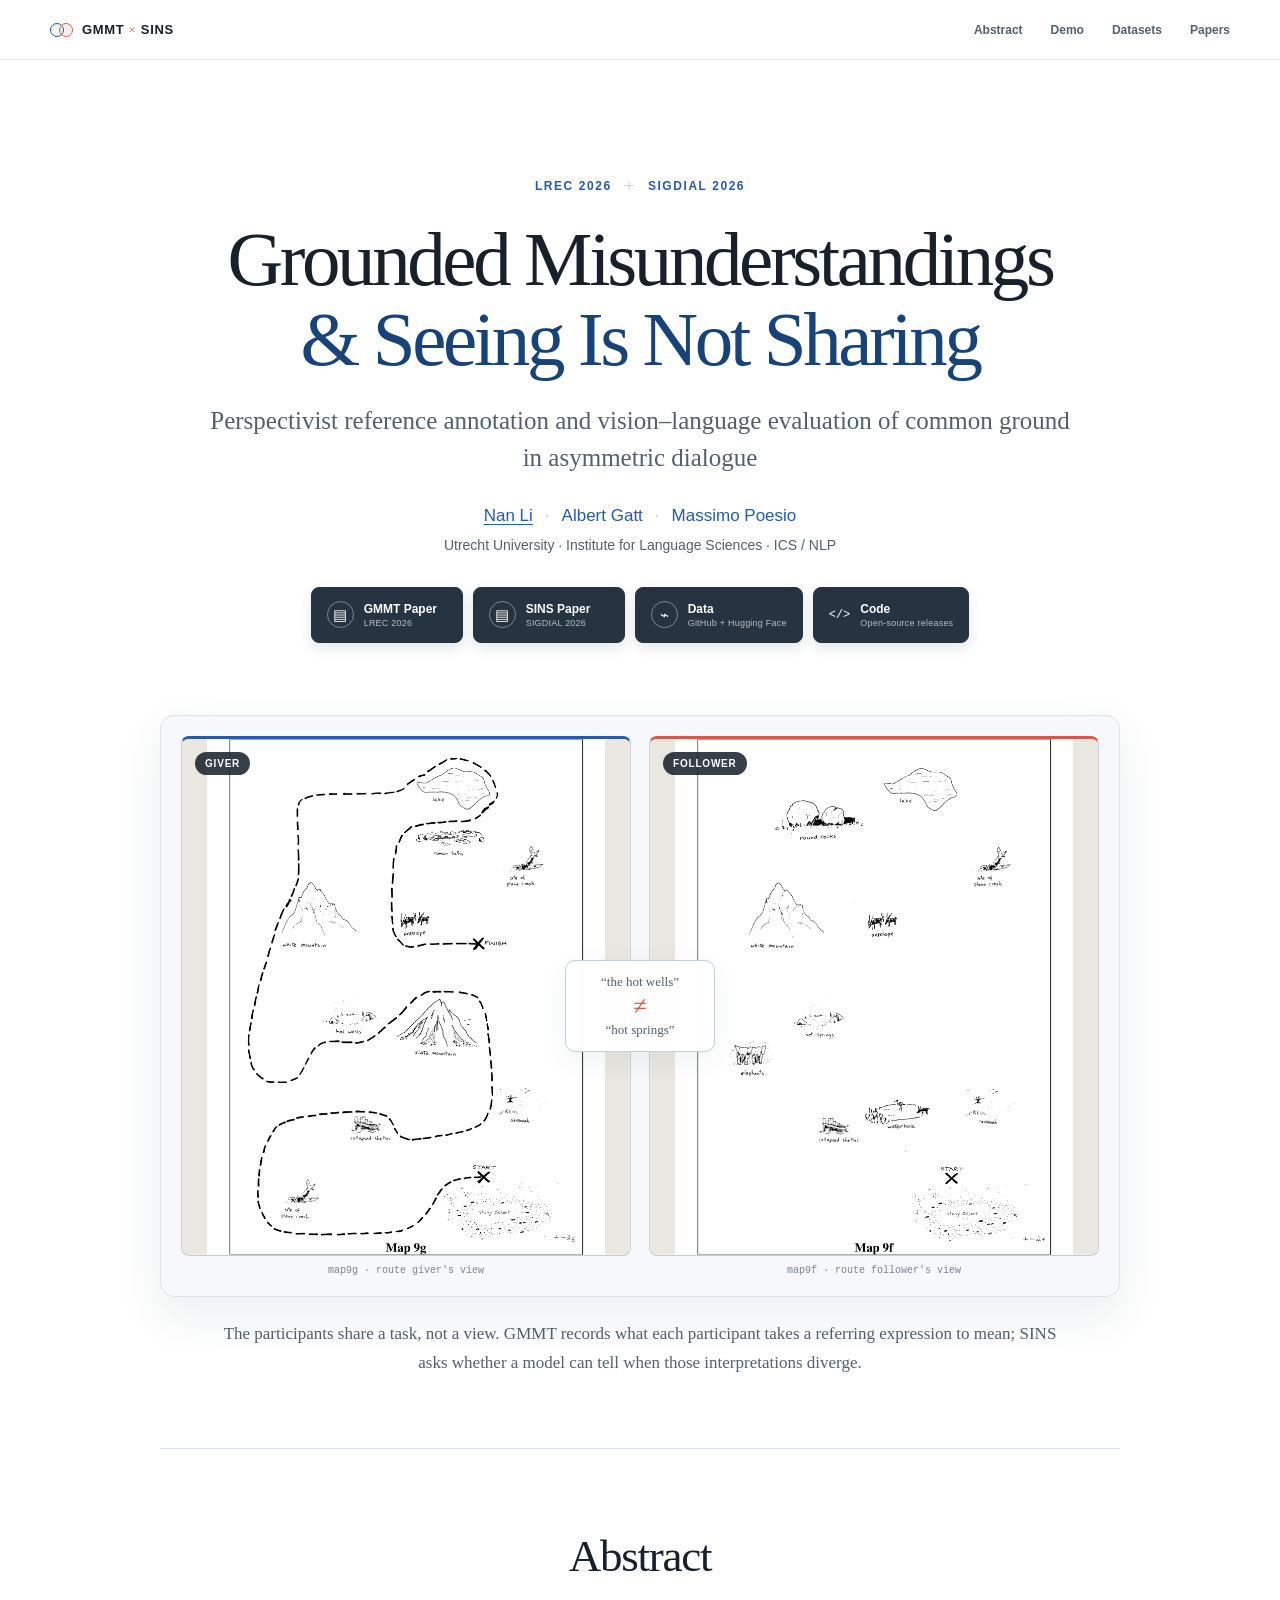
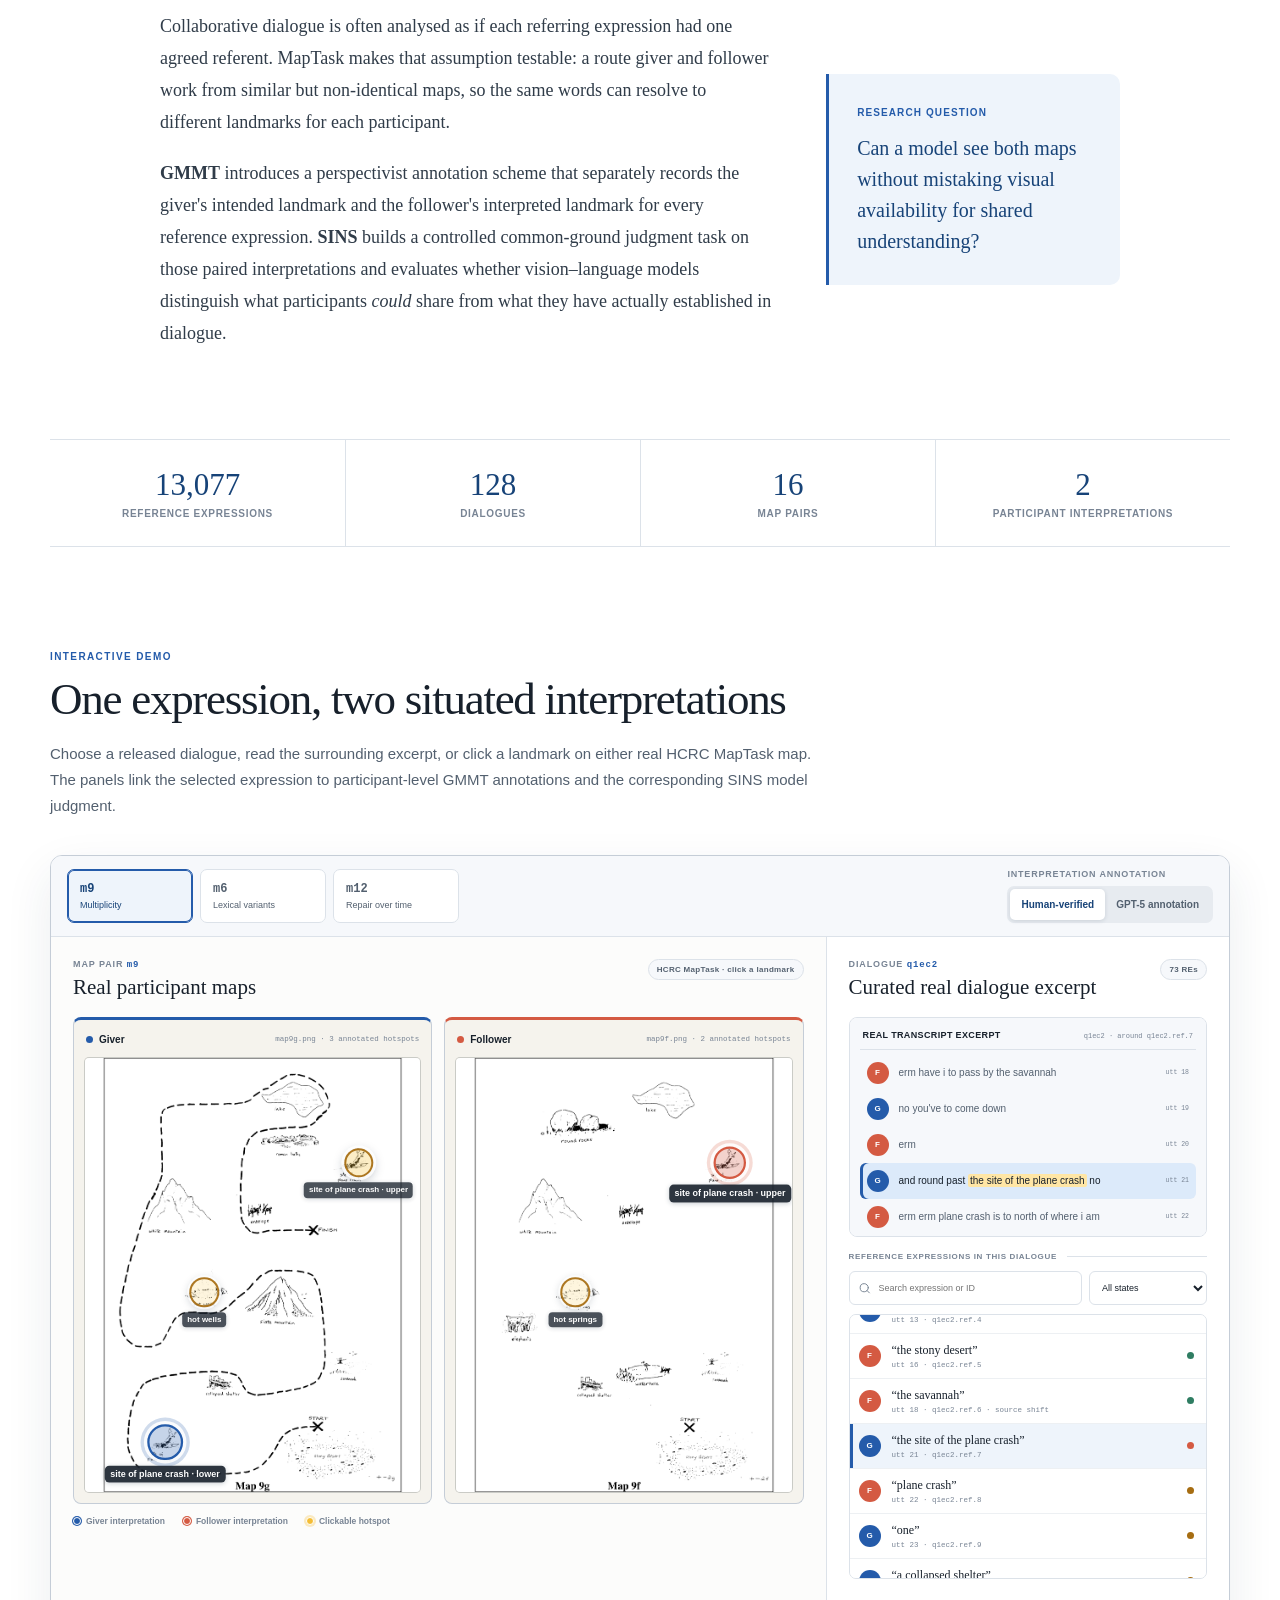
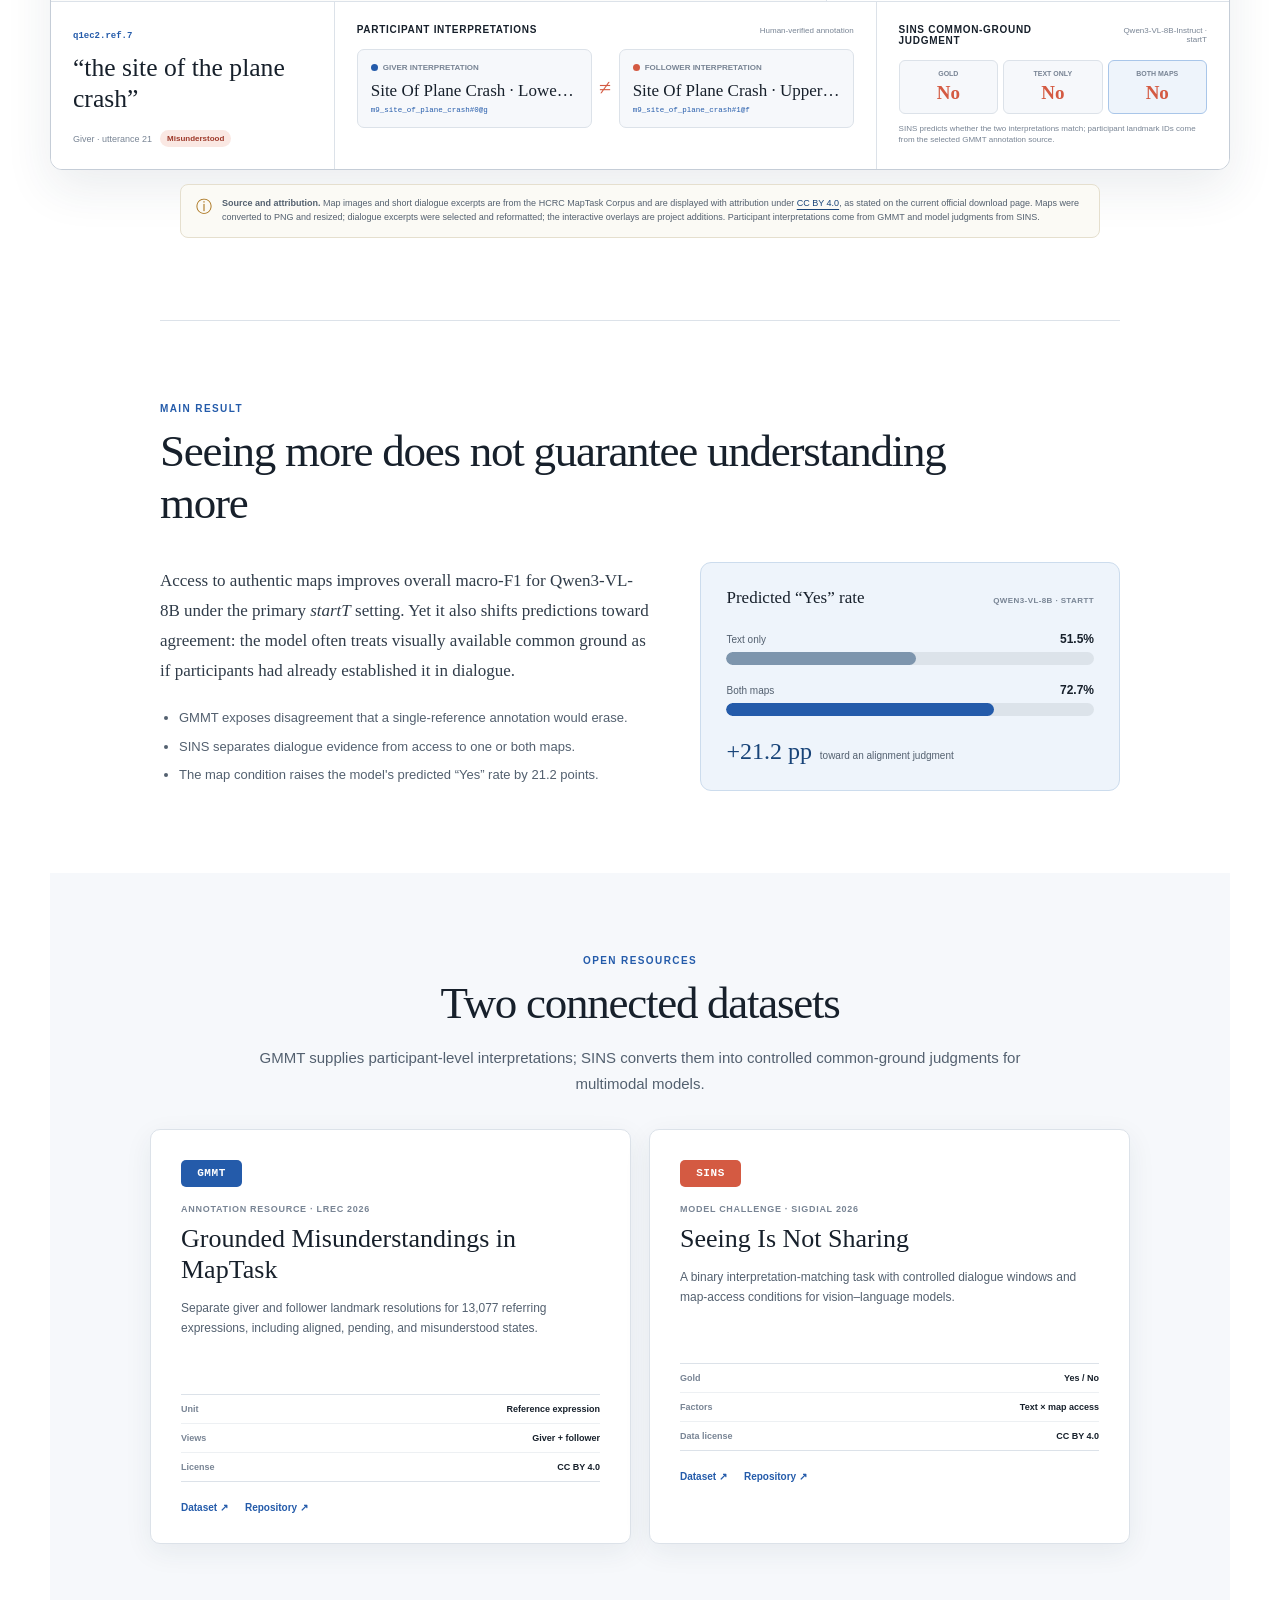
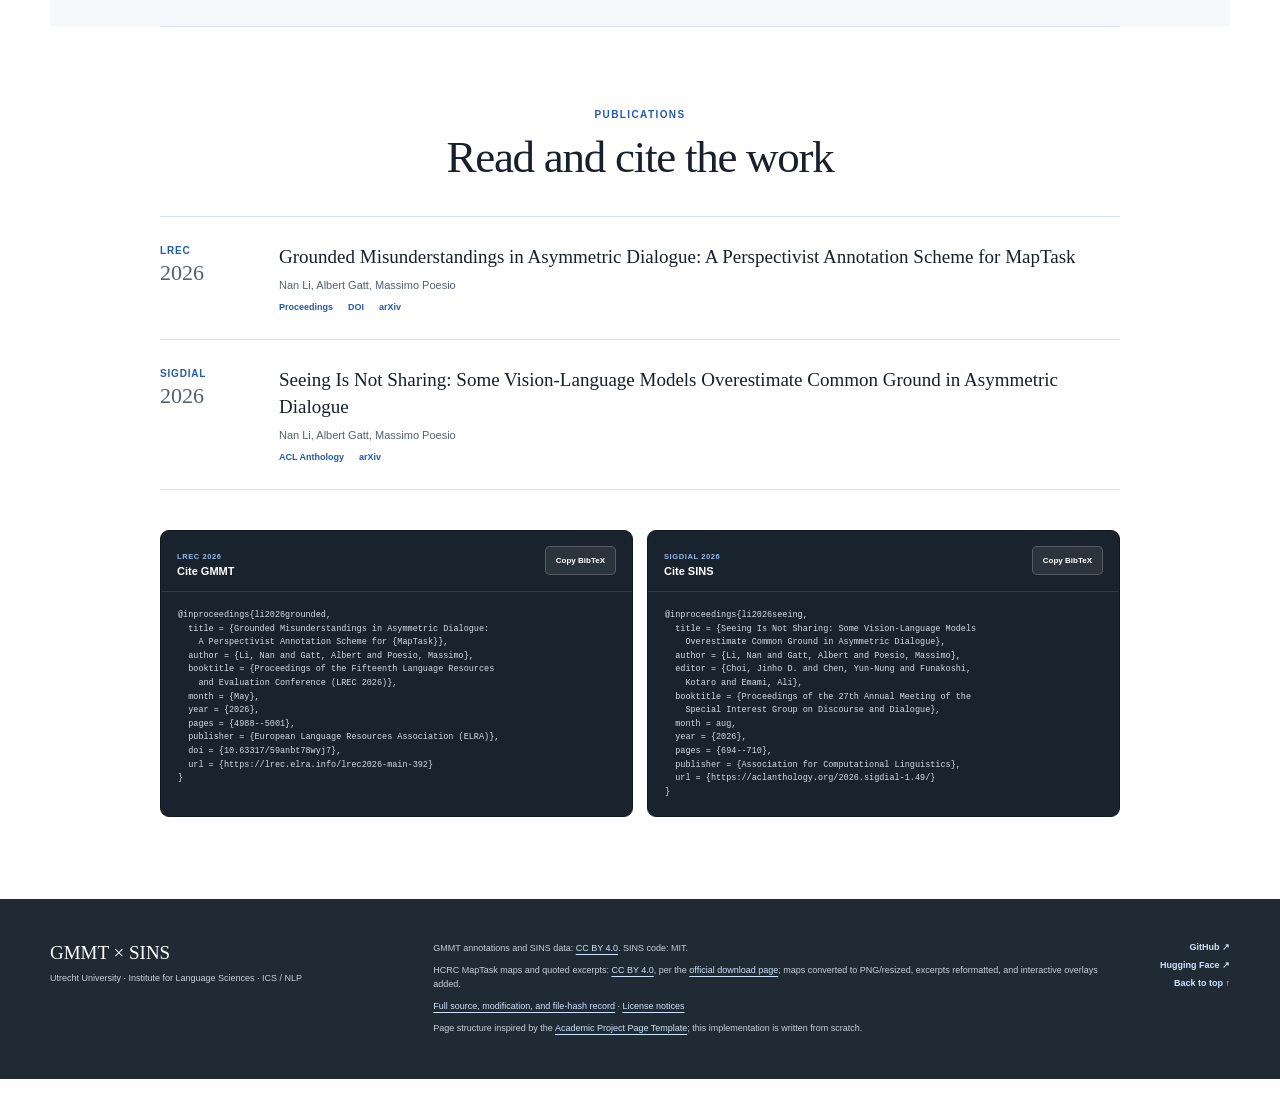
==== index.html @ d289b2ef "Build GMMT and SINS interactive project page" ====
<!doctype html>
<html lang="en">
  <head>
    <meta charset="UTF-8" />
    <meta name="viewport" content="width=device-width, initial-scale=1.0" />
    <meta
      name="description"
      content="GMMT and SINS: perspectivist landmark annotations and vision-language evaluation of common ground in asymmetric MapTask dialogue."
    />
    <meta name="theme-color" content="#ffffff" />
    <meta name="robots" content="index,follow" />
    <link rel="canonical" href="https://gmmt-vis.github.io/" />

    <meta property="og:type" content="website" />
    <meta property="og:site_name" content="GMMT × SINS" />
    <meta property="og:title" content="Grounded Misunderstandings &amp; Seeing Is Not Sharing" />
    <meta
      property="og:description"
      content="Two connected papers on perspectivist reference annotation and vision-language models' estimates of common ground."
    />
    <meta property="og:url" content="https://gmmt-vis.github.io/" />
    <meta property="og:image" content="https://gmmt-vis.github.io/static/images/maps/map9g.png" />
    <meta name="twitter:card" content="summary_large_image" />

    <meta name="citation_title" content="Grounded Misunderstandings in Asymmetric Dialogue: A Perspectivist Annotation Scheme for MapTask" />
    <meta name="citation_author" content="Nan Li" />
    <meta name="citation_author" content="Albert Gatt" />
    <meta name="citation_author" content="Massimo Poesio" />
    <meta name="citation_publication_date" content="2026/05" />
    <meta name="citation_conference_title" content="LREC 2026" />
    <meta name="citation_doi" content="10.63317/59anbt78wyj7" />
    <meta name="citation_abstract_html_url" content="https://lrec.elra.info/lrec2026-main-392" />

    <title>GMMT × SINS · Perspectivist Common Ground in MapTask</title>
    <link
      rel="icon"
      href="data:image/svg+xml,%3Csvg xmlns='http://www.w3.org/2000/svg' viewBox='0 0 32 32'%3E%3Ccircle cx='12' cy='16' r='8' fill='none' stroke='%232057bc' stroke-width='2'/%3E%3Ccircle cx='20' cy='16' r='8' fill='none' stroke='%23d24e35' stroke-width='2'/%3E%3C/svg%3E"
    />
    <link rel="stylesheet" href="./styles.css" />
    <script type="application/ld+json">
      {
        "@context": "https://schema.org",
        "@graph": [
          {
            "@type": "ScholarlyArticle",
            "headline": "Grounded Misunderstandings in Asymmetric Dialogue: A Perspectivist Annotation Scheme for MapTask",
            "author": [
              { "@type": "Person", "name": "Nan Li" },
              { "@type": "Person", "name": "Albert Gatt" },
              { "@type": "Person", "name": "Massimo Poesio" }
            ],
            "datePublished": "2026-05",
            "isPartOf": { "@type": "PublicationEvent", "name": "LREC 2026" },
            "url": "https://lrec.elra.info/lrec2026-main-392",
            "sameAs": "https://doi.org/10.63317/59anbt78wyj7"
          },
          {
            "@type": "ScholarlyArticle",
            "headline": "Seeing Is Not Sharing: Some Vision-Language Models Overestimate Common Ground in Asymmetric Dialogue",
            "author": [
              { "@type": "Person", "name": "Nan Li" },
              { "@type": "Person", "name": "Albert Gatt" },
              { "@type": "Person", "name": "Massimo Poesio" }
            ],
            "datePublished": "2026-08",
            "isPartOf": { "@type": "PublicationEvent", "name": "SIGDIAL 2026" },
            "url": "https://aclanthology.org/2026.sigdial-1.49/"
          },
          {
            "@type": "Dataset",
            "name": "Grounded Misunderstandings in MapTask (GMMT)",
            "creator": { "@type": "Organization", "name": "Utrecht University" },
            "license": "https://creativecommons.org/licenses/by/4.0/",
            "url": "https://huggingface.co/datasets/chnln/grounded-misunderstandings-in-maptask"
          }
        ]
      }
    </script>
    <script type="module" src="./app.js"></script>
  </head>
  <body>
    <a class="skip-link" href="#explorer">Skip to the interactive demo</a>

    <header class="site-header">
      <a class="site-mark" href="#top" aria-label="GMMT and SINS project home">
        <span class="site-mark-symbol" aria-hidden="true"><i></i><i></i></span>
        <span>GMMT <b>×</b> SINS</span>
      </a>
      <nav aria-label="Project navigation">
        <a href="#abstract">Abstract</a>
        <a href="#explorer">Demo</a>
        <a href="#datasets">Datasets</a>
        <a href="#publications">Papers</a>
      </nav>
    </header>

    <main id="top">
      <section class="paper-hero page-width" aria-labelledby="project-title">
        <p class="venue-line">
          <span>LREC 2026</span>
          <i aria-hidden="true">+</i>
          <span>SIGDIAL 2026</span>
        </p>
        <h1 id="project-title">Grounded Misunderstandings<br /><em>&amp; Seeing Is Not Sharing</em></h1>
        <p class="subtitle">Perspectivist reference annotation and vision–language evaluation of common ground in asymmetric dialogue</p>

        <p class="authors">
          <a href="https://github.com/chnln" target="_blank" rel="noreferrer">Nan Li</a>
          <span>·</span>
          <span>Albert Gatt</span>
          <span>·</span>
          <span>Massimo Poesio</span>
        </p>
        <p class="affiliation">Utrecht University · Institute for Language Sciences · ICS / NLP</p>

        <div class="resource-buttons" aria-label="Project resources">
          <a href="https://lrec.elra.info/lrec2026-main-392" target="_blank" rel="noreferrer">
            <span class="resource-icon" aria-hidden="true">▤</span>
            <span><b>GMMT Paper</b><small>LREC 2026</small></span>
          </a>
          <a href="https://aclanthology.org/2026.sigdial-1.49/" target="_blank" rel="noreferrer">
            <span class="resource-icon" aria-hidden="true">▤</span>
            <span><b>SINS Paper</b><small>SIGDIAL 2026</small></span>
          </a>
          <a href="#datasets">
            <span class="resource-icon" aria-hidden="true">⌁</span>
            <span><b>Data</b><small>GitHub + Hugging Face</small></span>
          </a>
          <a href="https://github.com/chnln" target="_blank" rel="noreferrer">
            <span class="resource-icon code-icon" aria-hidden="true">&lt;/&gt;</span>
            <span><b>Code</b><small>Open-source releases</small></span>
          </a>
        </div>
      </section>

      <section class="teaser page-width" aria-label="Two real MapTask participant maps">
        <div class="teaser-maps">
          <figure>
            <div class="teaser-image-wrap giver-accent">
              <img src="./static/images/maps/map9g.png" alt="Map 9 as seen by the route giver" />
              <span>Giver</span>
            </div>
            <figcaption>map9g · route giver's view</figcaption>
          </figure>
          <div class="teaser-question" aria-hidden="true">
            <span>“the hot wells”</span>
            <b>≠</b>
            <span>“hot springs”</span>
          </div>
          <figure>
            <div class="teaser-image-wrap follower-accent">
              <img src="./static/images/maps/map9f.png" alt="Map 9 as seen by the route follower" />
              <span>Follower</span>
            </div>
            <figcaption>map9f · route follower's view</figcaption>
          </figure>
        </div>
        <p class="teaser-caption">
          The participants share a task, not a view. GMMT records what each participant takes a referring expression to mean; SINS asks whether a model can tell when those interpretations diverge.
        </p>
      </section>

      <section id="abstract" class="paper-section narrow-width" aria-labelledby="abstract-title">
        <h2 id="abstract-title">Abstract</h2>
        <div class="abstract-grid">
          <div>
            <p>
              Collaborative dialogue is often analysed as if each referring expression had one agreed referent. MapTask makes that assumption testable: a route giver and follower work from similar but non-identical maps, so the same words can resolve to different landmarks for each participant.
            </p>
            <p>
              <strong>GMMT</strong> introduces a perspectivist annotation scheme that separately records the giver's intended landmark and the follower's interpreted landmark for every reference expression. <strong>SINS</strong> builds a controlled common-ground judgment task on those paired interpretations and evaluates whether vision–language models distinguish what participants <em>could</em> share from what they have actually established in dialogue.
            </p>
          </div>
          <aside class="research-question">
            <span>Research question</span>
            <blockquote>Can a model see both maps without mistaking visual availability for shared understanding?</blockquote>
          </aside>
        </div>
      </section>

      <section class="stat-strip page-width" aria-label="GMMT corpus statistics">
        <div><strong>13,077</strong><span>reference expressions</span></div>
        <div><strong>128</strong><span>dialogues</span></div>
        <div><strong>16</strong><span>map pairs</span></div>
        <div><strong>2</strong><span>participant interpretations</span></div>
      </section>

      <section id="explorer" class="paper-section demo-section page-width" aria-labelledby="explorer-title">
        <div class="section-heading">
          <span class="section-number">Interactive demo</span>
          <h2 id="explorer-title">One expression, two situated interpretations</h2>
          <p>
            Choose a released dialogue, read the surrounding excerpt, or click a landmark on either real HCRC MapTask map. The panels link the selected expression to participant-level GMMT annotations and the corresponding SINS model judgment.
          </p>
        </div>

        <div class="explorer-frame">
          <div class="explorer-toolbar">
            <div class="map-switcher" role="group" aria-label="Choose map pair" id="map-switcher"></div>
            <div class="annotation-control">
              <span>Interpretation annotation</span>
              <div class="segmented" role="group" aria-label="Choose annotation source">
                <button type="button" data-source="human" class="is-active" aria-pressed="true">Human-verified</button>
                <button type="button" data-source="gpt5" aria-pressed="false">GPT-5 annotation</button>
              </div>
            </div>
          </div>

          <div class="explorer-grid">
            <section class="maps-panel" aria-labelledby="map-panel-title">
              <div class="panel-heading">
                <div>
                  <span class="panel-kicker">Map pair <b id="current-map-id">m9</b></span>
                  <h3 id="map-panel-title">Real participant maps</h3>
                </div>
                <span class="map-source-badge">HCRC MapTask · click a landmark</span>
              </div>

              <div class="map-pair" id="map-pair"></div>

              <div class="map-legend" aria-label="Map overlay legend">
                <span><i class="legend-shared"></i> Giver interpretation</span>
                <span><i class="legend-unique"></i> Follower interpretation</span>
                <span><i class="legend-active"></i> Clickable hotspot</span>
              </div>
            </section>

            <aside class="trace-panel" aria-labelledby="trace-title">
              <div class="panel-heading trace-heading">
                <div>
                  <span class="panel-kicker">Dialogue <b id="current-dialogue-id">q1ec2</b></span>
                  <h3 id="trace-title">Curated real dialogue excerpt</h3>
                </div>
                <span class="trace-count" id="trace-count">0 REs</span>
              </div>

              <div class="dialogue-excerpt" id="dialogue-excerpt" aria-live="polite">
                <p class="excerpt-placeholder">Select a reference expression to reveal its local dialogue context.</p>
              </div>

              <div class="trace-divider">
                <span>Reference expressions in this dialogue</span>
              </div>

              <div class="trace-tools">
                <label class="search-field">
                  <span class="sr-only">Search reference expressions</span>
                  <svg viewBox="0 0 24 24" aria-hidden="true"><path d="m21 21-4.4-4.4m2.4-5.1a7.5 7.5 0 1 1-15 0 7.5 7.5 0 0 1 15 0Z" /></svg>
                  <input id="trace-search" type="search" placeholder="Search expression or ID" />
                </label>
                <label class="status-field">
                  <span class="sr-only">Filter by annotation status</span>
                  <select id="status-filter">
                    <option value="all">All states</option>
                    <option value="misunderstood">Misunderstood</option>
                    <option value="pending">Pending</option>
                    <option value="aligned">Aligned</option>
                  </select>
                </label>
              </div>

              <div class="trace-list" id="trace-list" aria-live="polite"></div>
            </aside>
          </div>

          <section class="detail-panel" aria-labelledby="detail-title" aria-live="polite">
            <div class="detail-context">
              <span class="detail-id" id="detail-id">q1ec2.ref.23</span>
              <blockquote id="detail-expression">“the hot wells”</blockquote>
              <div class="detail-meta">
                <span id="detail-speaker">Giver · utterance 49</span>
                <span class="status-pill misunderstood" id="detail-status">Misunderstood</span>
              </div>
            </div>

            <div class="interpretation-group">
              <div class="detail-label-row">
                <h3 id="detail-title">Participant interpretations</h3>
                <span id="annotation-source-label">Human-verified gold</span>
              </div>
              <div class="interpretation-cards">
                <article>
                  <span><i class="giver-dot"></i> Giver interpretation</span>
                  <strong id="giver-interpretation">Hot wells</strong>
                  <code id="giver-id">m9_hot_wells@g</code>
                </article>
                <span class="comparison-symbol" id="comparison-symbol" aria-label="Different interpretations">≠</span>
                <article>
                  <span><i class="follower-dot"></i> Follower interpretation</span>
                  <strong id="follower-interpretation">Hot springs</strong>
                  <code id="follower-id">m9_hot_springs@f</code>
                </article>
              </div>
            </div>

            <div class="judgment-group">
              <div class="detail-label-row">
                <h3>SINS common-ground judgment</h3>
                <span>Qwen3-VL-8B-Instruct · startT</span>
              </div>
              <div class="judgment-cards">
                <article><span>Gold</span><strong id="gold-judgment">No</strong></article>
                <article><span>Text only</span><strong id="text-judgment">No</strong></article>
                <article class="emphasis"><span>Both maps</span><strong id="maps-judgment">Yes</strong></article>
              </div>
              <p>SINS predicts whether the two interpretations match; participant landmark IDs come from the selected GMMT annotation source.</p>
            </div>
          </section>
        </div>

        <div class="rights-note">
          <span aria-hidden="true">ⓘ</span>
          <p>
            <strong>Source and attribution.</strong> Map images and short dialogue excerpts are from the HCRC MapTask Corpus and are displayed with attribution under <a href="https://creativecommons.org/licenses/by/4.0/" target="_blank" rel="noreferrer">CC BY 4.0</a>, as stated on the current official download page. Maps were converted to PNG and resized; dialogue excerpts were selected and reformatted; the interactive overlays are project additions. Participant interpretations come from GMMT and model judgments from SINS.
          </p>
        </div>
      </section>

      <section id="results" class="paper-section narrow-width" aria-labelledby="results-title">
        <div class="section-heading compact">
          <span class="section-number">Main result</span>
          <h2 id="results-title">Seeing more does not guarantee understanding more</h2>
        </div>
        <div class="result-grid">
          <div class="result-copy">
            <p>
              Access to authentic maps improves overall macro-F1 for Qwen3-VL-8B under the primary <em>startT</em> setting. Yet it also shifts predictions toward agreement: the model often treats visually available common ground as if participants had already established it in dialogue.
            </p>
            <ul>
              <li>GMMT exposes disagreement that a single-reference annotation would erase.</li>
              <li>SINS separates dialogue evidence from access to one or both maps.</li>
              <li>The map condition raises the model's predicted “Yes” rate by 21.2 points.</li>
            </ul>
          </div>
          <div class="finding-chart" role="img" aria-label="Qwen3-VL-8B predicted Yes rate rises from 51.5 percent with text only to 72.7 percent with both maps">
            <div class="chart-title"><span>Predicted “Yes” rate</span><b>Qwen3-VL-8B · startT</b></div>
            <div class="bar-row">
              <div class="bar-label"><span>Text only</span><b>51.5%</b></div>
              <div class="bar-track"><span style="--value: 51.5%"></span></div>
            </div>
            <div class="bar-row highlighted">
              <div class="bar-label"><span>Both maps</span><b>72.7%</b></div>
              <div class="bar-track"><span style="--value: 72.7%"></span></div>
            </div>
            <p><strong>+21.2 pp</strong> toward an alignment judgment</p>
          </div>
        </div>
      </section>

      <section id="datasets" class="paper-section page-width" aria-labelledby="datasets-title">
        <div class="section-heading compact centered">
          <span class="section-number">Open resources</span>
          <h2 id="datasets-title">Two connected datasets</h2>
          <p>GMMT supplies participant-level interpretations; SINS converts them into controlled common-ground judgments for multimodal models.</p>
        </div>

        <div class="dataset-grid">
          <article class="dataset-card">
            <div class="dataset-badge gmmt">GMMT</div>
            <span class="dataset-kind">Annotation resource · LREC 2026</span>
            <h3>Grounded Misunderstandings in MapTask</h3>
            <p>Separate giver and follower landmark resolutions for 13,077 referring expressions, including aligned, pending, and misunderstood states.</p>
            <dl>
              <div><dt>Unit</dt><dd>Reference expression</dd></div>
              <div><dt>Views</dt><dd>Giver + follower</dd></div>
              <div><dt>License</dt><dd>CC BY 4.0</dd></div>
            </dl>
            <div class="card-links">
              <a href="https://huggingface.co/datasets/chnln/grounded-misunderstandings-in-maptask" target="_blank" rel="noreferrer">Dataset ↗</a>
              <a href="https://github.com/chnln/grounded-misunderstandings-in-maptask" target="_blank" rel="noreferrer">Repository ↗</a>
            </div>
          </article>

          <article class="dataset-card">
            <div class="dataset-badge sins">SINS</div>
            <span class="dataset-kind">Model challenge · SIGDIAL 2026</span>
            <h3>Seeing Is Not Sharing</h3>
            <p>A binary interpretation-matching task with controlled dialogue windows and map-access conditions for vision–language models.</p>
            <dl>
              <div><dt>Gold</dt><dd>Yes / No</dd></div>
              <div><dt>Factors</dt><dd>Text × map access</dd></div>
              <div><dt>Data license</dt><dd>CC BY 4.0</dd></div>
            </dl>
            <div class="card-links">
              <a href="https://huggingface.co/datasets/chnln/seeing-is-not-sharing" target="_blank" rel="noreferrer">Dataset ↗</a>
              <a href="https://github.com/chnln/seeing-is-not-sharing" target="_blank" rel="noreferrer">Repository ↗</a>
            </div>
          </article>
        </div>
      </section>

      <section id="publications" class="paper-section narrow-width" aria-labelledby="publications-title">
        <div class="section-heading compact centered">
          <span class="section-number">Publications</span>
          <h2 id="publications-title">Read and cite the work</h2>
        </div>

        <div class="publication-list">
          <article>
            <span class="pub-venue">LREC<br /><b>2026</b></span>
            <div>
              <h3>Grounded Misunderstandings in Asymmetric Dialogue: A Perspectivist Annotation Scheme for MapTask</h3>
              <p>Nan Li, Albert Gatt, Massimo Poesio</p>
              <div class="pub-links">
                <a href="https://lrec.elra.info/lrec2026-main-392" target="_blank" rel="noreferrer">Proceedings</a>
                <a href="https://doi.org/10.63317/59anbt78wyj7" target="_blank" rel="noreferrer">DOI</a>
                <a href="https://arxiv.org/abs/2511.03718" target="_blank" rel="noreferrer">arXiv</a>
              </div>
            </div>
          </article>
          <article>
            <span class="pub-venue">SIGDIAL<br /><b>2026</b></span>
            <div>
              <h3>Seeing Is Not Sharing: Some Vision-Language Models Overestimate Common Ground in Asymmetric Dialogue</h3>
              <p>Nan Li, Albert Gatt, Massimo Poesio</p>
              <div class="pub-links">
                <a href="https://aclanthology.org/2026.sigdial-1.49/" target="_blank" rel="noreferrer">ACL Anthology</a>
                <a href="https://arxiv.org/abs/2606.31719" target="_blank" rel="noreferrer">arXiv</a>
              </div>
            </div>
          </article>
        </div>

        <div class="bibtex-grid" aria-label="BibTeX citations">
          <article class="bibtex-card">
            <div class="bibtex-heading">
              <div><span>LREC 2026</span><h3>Cite GMMT</h3></div>
              <button type="button" data-copy-target="bibtex-gmmt" aria-label="Copy GMMT BibTeX">Copy BibTeX</button>
            </div>
            <pre id="bibtex-gmmt"><code>@inproceedings{li2026grounded,
  title = {Grounded Misunderstandings in Asymmetric Dialogue:
    A Perspectivist Annotation Scheme for {MapTask}},
  author = {Li, Nan and Gatt, Albert and Poesio, Massimo},
  booktitle = {Proceedings of the Fifteenth Language Resources
    and Evaluation Conference (LREC 2026)},
  month = {May},
  year = {2026},
  pages = {4988--5001},
  publisher = {European Language Resources Association (ELRA)},
  doi = {10.63317/59anbt78wyj7},
  url = {https://lrec.elra.info/lrec2026-main-392}
}</code></pre>
          </article>

          <article class="bibtex-card">
            <div class="bibtex-heading">
              <div><span>SIGDIAL 2026</span><h3>Cite SINS</h3></div>
              <button type="button" data-copy-target="bibtex-sins" aria-label="Copy SINS BibTeX">Copy BibTeX</button>
            </div>
            <pre id="bibtex-sins"><code>@inproceedings{li2026seeing,
  title = {Seeing Is Not Sharing: Some Vision-Language Models
    Overestimate Common Ground in Asymmetric Dialogue},
  author = {Li, Nan and Gatt, Albert and Poesio, Massimo},
  editor = {Choi, Jinho D. and Chen, Yun-Nung and Funakoshi,
    Kotaro and Emami, Ali},
  booktitle = {Proceedings of the 27th Annual Meeting of the
    Special Interest Group on Discourse and Dialogue},
  month = aug,
  year = {2026},
  pages = {694--710},
  publisher = {Association for Computational Linguistics},
  url = {https://aclanthology.org/2026.sigdial-1.49/}
}</code></pre>
          </article>
        </div>
      </section>
    </main>

    <footer>
      <div class="footer-inner page-width">
        <div>
          <strong>GMMT × SINS</strong>
          <p>Utrecht University · Institute for Language Sciences · ICS / NLP</p>
        </div>
        <div class="footer-notes">
          <p>GMMT annotations and SINS data: <a href="https://creativecommons.org/licenses/by/4.0/" target="_blank" rel="noreferrer">CC BY 4.0</a>. SINS code: MIT.</p>
          <p>HCRC MapTask maps and quoted excerpts: <a href="https://creativecommons.org/licenses/by/4.0/" target="_blank" rel="noreferrer">CC BY 4.0</a>, per the <a href="https://groups.inf.ed.ac.uk/maptask/maptasknxt.html" target="_blank" rel="noreferrer">official download page</a>; maps converted to PNG/resized, excerpts reformatted, and interactive overlays added.</p>
          <p><a href="./CREDITS.md">Full source, modification, and file-hash record</a> · <a href="./NOTICE.md">License notices</a></p>
          <p>Page structure inspired by the <a href="https://github.com/eliahuhorwitz/Academic-project-page-template" target="_blank" rel="noreferrer">Academic Project Page Template</a>; this implementation is written from scratch.</p>
        </div>
        <div class="footer-links">
          <a href="https://github.com/chnln" target="_blank" rel="noreferrer">GitHub ↗</a>
          <a href="https://huggingface.co/chnln" target="_blank" rel="noreferrer">Hugging Face ↗</a>
          <a href="#top">Back to top ↑</a>
        </div>
      </div>
    </footer>

    <noscript>This interactive explorer requires JavaScript; the papers and resource links remain available above.</noscript>
  </body>
</html>
---- styles.css ----
:root {
  --ink: #17202b;
  --ink-soft: #53606f;
  --muted: #788494;
  --paper: #ffffff;
  --wash: #f6f8fb;
  --wash-blue: #eef4fb;
  --line: #dce2e9;
  --line-dark: #c5cdd7;
  --blue: #245baa;
  --blue-deep: #174378;
  --blue-pale: #dceafa;
  --coral: #d45a42;
  --coral-pale: #fae8e3;
  --gold: #f4bd35;
  --green: #2f7d62;
  --green-pale: #e3f2eb;
  --amber: #a66d12;
  --amber-pale: #fbefd5;
  --display: Georgia, "Times New Roman", serif;
  --sans: Inter, ui-sans-serif, -apple-system, BlinkMacSystemFont, "Segoe UI", sans-serif;
  --mono: "SFMono-Regular", Consolas, "Liberation Mono", monospace;
  --shadow-soft: 0 18px 48px rgba(32, 51, 73, 0.09);
  --shadow-card: 0 8px 28px rgba(32, 51, 73, 0.07);
}

*,
*::before,
*::after {
  box-sizing: border-box;
}

html {
  scroll-behavior: smooth;
  scroll-padding-top: 76px;
}

body {
  margin: 0;
  color: var(--ink);
  background: var(--paper);
  font-family: var(--sans);
  -webkit-font-smoothing: antialiased;
  text-rendering: optimizeLegibility;
}

button,
input,
select {
  font: inherit;
}

button,
a {
  -webkit-tap-highlight-color: transparent;
}

a {
  color: var(--blue);
  text-underline-offset: 3px;
}

img {
  display: block;
  max-width: 100%;
}

button:focus-visible,
a:focus-visible,
input:focus-visible,
select:focus-visible,
[tabindex="0"]:focus-visible {
  outline: 3px solid rgba(36, 91, 170, 0.28);
  outline-offset: 3px;
}

.page-width {
  width: min(1180px, calc(100% - 48px));
  margin-inline: auto;
}

.narrow-width {
  width: min(960px, calc(100% - 48px));
  margin-inline: auto;
}

.skip-link {
  position: fixed;
  z-index: 200;
  top: 12px;
  left: 12px;
  padding: 10px 14px;
  color: #fff;
  background: var(--blue-deep);
  border-radius: 7px;
  transform: translateY(-180%);
}

.skip-link:focus {
  transform: translateY(0);
}

.sr-only,
.skip-link:not(:focus) {
  position: absolute;
  width: 1px;
  height: 1px;
  padding: 0;
  margin: -1px;
  overflow: hidden;
  clip: rect(0, 0, 0, 0);
  white-space: nowrap;
  border: 0;
}

.site-header {
  position: sticky;
  z-index: 100;
  top: 0;
  display: flex;
  align-items: center;
  justify-content: space-between;
  min-height: 60px;
  padding: 0 max(24px, calc((100vw - 1180px) / 2));
  border-bottom: 1px solid rgba(220, 226, 233, 0.86);
  background: rgba(255, 255, 255, 0.94);
  backdrop-filter: blur(16px);
}

.site-mark {
  display: inline-flex;
  align-items: center;
  gap: 9px;
  color: var(--ink);
  font-size: 13px;
  font-weight: 760;
  letter-spacing: 0.05em;
  text-decoration: none;
}

.site-mark b {
  color: var(--coral);
  font-family: var(--display);
  font-weight: 400;
}

.site-mark-symbol {
  position: relative;
  width: 23px;
  height: 18px;
}

.site-mark-symbol i {
  position: absolute;
  top: 2px;
  width: 14px;
  height: 14px;
  border: 1.5px solid var(--blue);
  border-radius: 50%;
}

.site-mark-symbol i:first-child {
  left: 0;
  background: rgba(36, 91, 170, 0.06);
}

.site-mark-symbol i:last-child {
  right: 0;
  border-color: var(--coral);
  background: rgba(212, 90, 66, 0.06);
}

.site-header nav {
  display: flex;
  align-items: center;
  gap: 28px;
}

.site-header nav a {
  color: var(--ink-soft);
  font-size: 12px;
  font-weight: 650;
  text-decoration: none;
  transition: color 160ms ease;
}

.site-header nav a:hover {
  color: var(--blue);
}

.paper-hero {
  padding-top: clamp(76px, 9vw, 124px);
  padding-bottom: 52px;
  text-align: center;
}

.venue-line {
  display: flex;
  align-items: center;
  justify-content: center;
  gap: 12px;
  margin: 0 0 22px;
  color: var(--blue);
  font-size: 12px;
  font-weight: 800;
  letter-spacing: 0.13em;
  text-transform: uppercase;
}

.venue-line i {
  color: var(--line-dark);
  font-family: var(--display);
  font-size: 19px;
  font-style: normal;
  font-weight: 400;
}

.paper-hero h1 {
  max-width: 1040px;
  margin: 0 auto;
  font-family: var(--display);
  font-size: clamp(43px, 6.2vw, 77px);
  font-weight: 500;
  letter-spacing: -0.044em;
  line-height: 1.04;
}

.paper-hero h1 em {
  color: var(--blue-deep);
  font-style: normal;
}

.subtitle {
  max-width: 870px;
  margin: 24px auto 0;
  color: var(--ink-soft);
  font-family: var(--display);
  font-size: clamp(18px, 2vw, 25px);
  line-height: 1.45;
}

.authors {
  display: flex;
  flex-wrap: wrap;
  align-items: center;
  justify-content: center;
  gap: 8px 12px;
  margin: 30px 0 0;
  font-size: 17px;
}

.authors a,
.authors span:not(:nth-child(even)) {
  color: var(--blue);
}

.authors a {
  text-decoration-thickness: 1px;
}

.authors > span:nth-child(even) {
  color: var(--line-dark);
}

.affiliation {
  margin: 11px 0 0;
  color: var(--ink-soft);
  font-size: 14px;
}

.resource-buttons {
  display: flex;
  flex-wrap: wrap;
  justify-content: center;
  gap: 10px;
  margin-top: 34px;
}

.resource-buttons > a {
  display: inline-flex;
  align-items: center;
  gap: 10px;
  min-width: 152px;
  min-height: 56px;
  padding: 8px 15px;
  color: #fff;
  background: #263442;
  border: 1px solid #263442;
  border-radius: 8px;
  text-align: left;
  text-decoration: none;
  box-shadow: 0 5px 13px rgba(26, 40, 55, 0.12);
  transition: transform 160ms ease, background 160ms ease, box-shadow 160ms ease;
}

.resource-buttons > a:hover {
  background: var(--blue-deep);
  box-shadow: 0 8px 18px rgba(26, 40, 55, 0.18);
  transform: translateY(-2px);
}

.resource-icon {
  display: grid;
  flex: 0 0 auto;
  place-items: center;
  width: 27px;
  height: 27px;
  color: #fff;
  border: 1px solid rgba(255, 255, 255, 0.4);
  border-radius: 50%;
  font-family: var(--display);
  font-size: 15px;
}

.resource-icon.code-icon {
  width: auto;
  border: 0;
  border-radius: 0;
  font-family: var(--mono);
  font-size: 12px;
}

.resource-buttons b,
.resource-buttons small {
  display: block;
}

.resource-buttons b {
  font-size: 12px;
  font-weight: 760;
}

.resource-buttons small {
  margin-top: 2px;
  color: rgba(255, 255, 255, 0.68);
  font-size: 9px;
  letter-spacing: 0.025em;
}

.teaser {
  padding: 20px 0 70px;
}

.teaser-maps {
  position: relative;
  display: grid;
  grid-template-columns: 1fr 1fr;
  gap: 18px;
  max-width: 960px;
  margin: 0 auto;
  padding: 20px;
  background: var(--wash);
  border: 1px solid var(--line);
  border-radius: 14px;
  box-shadow: var(--shadow-soft);
}

.teaser-maps figure {
  min-width: 0;
  margin: 0;
}

.teaser-image-wrap {
  position: relative;
  height: clamp(310px, 44vw, 520px);
  overflow: hidden;
  background: #e9e7df;
  border: 1px solid var(--line-dark);
  border-radius: 8px;
}

.teaser-image-wrap::after {
  position: absolute;
  inset: 0;
  pointer-events: none;
  content: "";
  box-shadow: inset 0 0 0 1px rgba(255, 255, 255, 0.35);
}

.teaser-image-wrap img {
  width: 100%;
  height: 100%;
  object-fit: contain;
}

.teaser-image-wrap > span {
  position: absolute;
  z-index: 2;
  top: 13px;
  left: 13px;
  padding: 6px 10px;
  color: #fff;
  background: rgba(23, 32, 43, 0.86);
  border-radius: 999px;
  font-size: 10px;
  font-weight: 800;
  letter-spacing: 0.08em;
  text-transform: uppercase;
}

.giver-accent {
  border-top: 3px solid var(--blue);
}

.follower-accent {
  border-top: 3px solid var(--coral);
}

.teaser-maps figcaption {
  margin-top: 9px;
  color: var(--muted);
  font-family: var(--mono);
  font-size: 10px;
  text-align: center;
}

.teaser-question {
  position: absolute;
  z-index: 4;
  top: 50%;
  left: 50%;
  display: flex;
  flex-direction: column;
  align-items: center;
  width: 150px;
  padding: 13px 12px;
  background: rgba(255, 255, 255, 0.96);
  border: 1px solid var(--line-dark);
  border-radius: 10px;
  box-shadow: var(--shadow-card);
  text-align: center;
  transform: translate(-50%, -50%);
}

.teaser-question span {
  color: var(--ink-soft);
  font-family: var(--display);
  font-size: 13px;
}

.teaser-question b {
  margin: 2px 0;
  color: var(--coral);
  font-family: var(--display);
  font-size: 25px;
  font-weight: 400;
}

.teaser-caption {
  max-width: 850px;
  margin: 23px auto 0;
  color: var(--ink-soft);
  font-family: var(--display);
  font-size: 17px;
  line-height: 1.7;
  text-align: center;
}

.paper-section {
  padding-top: 82px;
  padding-bottom: 82px;
}

.paper-section > h2,
.section-heading h2 {
  margin: 0;
  font-family: var(--display);
  font-size: clamp(31px, 4vw, 45px);
  font-weight: 500;
  letter-spacing: -0.028em;
  line-height: 1.15;
}

#abstract {
  border-top: 1px solid var(--line);
}

#abstract > h2 {
  margin-bottom: 28px;
  text-align: center;
}

.abstract-grid {
  display: grid;
  grid-template-columns: minmax(0, 1.5fr) minmax(260px, 0.72fr);
  gap: 54px;
  align-items: center;
}

.abstract-grid p {
  margin: 0;
  color: #303c49;
  font-family: var(--display);
  font-size: 18px;
  line-height: 1.78;
}

.abstract-grid p + p {
  margin-top: 18px;
}

.research-question {
  padding: 28px;
  background: var(--wash-blue);
  border-left: 3px solid var(--blue);
  border-radius: 0 10px 10px 0;
}

.research-question > span {
  color: var(--blue);
  font-size: 10px;
  font-weight: 800;
  letter-spacing: 0.11em;
  text-transform: uppercase;
}

.research-question blockquote {
  margin: 13px 0 0;
  color: var(--blue-deep);
  font-family: var(--display);
  font-size: 20px;
  line-height: 1.55;
}

.stat-strip {
  display: grid;
  grid-template-columns: repeat(4, 1fr);
  margin-top: 8px;
  margin-bottom: 8px;
  border-block: 1px solid var(--line);
}

.stat-strip > div {
  display: flex;
  flex-direction: column;
  align-items: center;
  gap: 5px;
  padding: 27px 12px;
  text-align: center;
}

.stat-strip > div + div {
  border-left: 1px solid var(--line);
}

.stat-strip strong {
  color: var(--blue-deep);
  font-family: var(--display);
  font-size: 31px;
  font-weight: 500;
}

.stat-strip span {
  color: var(--muted);
  font-size: 10px;
  font-weight: 750;
  letter-spacing: 0.07em;
  text-transform: uppercase;
}

.section-heading {
  max-width: 840px;
  margin-bottom: 36px;
}

.section-heading.compact {
  margin-bottom: 32px;
}

.section-heading.centered {
  margin-right: auto;
  margin-left: auto;
  text-align: center;
}

.section-number {
  display: block;
  margin-bottom: 12px;
  color: var(--blue);
  font-size: 10px;
  font-weight: 850;
  letter-spacing: 0.14em;
  text-transform: uppercase;
}

.section-heading > p {
  max-width: 780px;
  margin: 16px 0 0;
  color: var(--ink-soft);
  font-size: 15px;
  line-height: 1.72;
}

.section-heading.centered > p {
  margin-inline: auto;
}

.demo-section {
  padding-top: 96px;
}

.explorer-frame {
  overflow: hidden;
  background: #fff;
  border: 1px solid var(--line-dark);
  border-radius: 12px;
  box-shadow: var(--shadow-soft);
}

.explorer-toolbar {
  display: flex;
  align-items: stretch;
  justify-content: space-between;
  gap: 22px;
  min-height: 76px;
  padding: 13px 16px;
  background: var(--wash);
  border-bottom: 1px solid var(--line);
}

.map-switcher {
  display: flex;
  flex: 1;
  gap: 7px;
  min-width: 0;
  overflow-x: auto;
  scrollbar-width: thin;
}

.map-switcher button {
  display: flex;
  flex: 0 0 auto;
  flex-direction: column;
  align-items: flex-start;
  justify-content: center;
  min-width: 126px;
  padding: 8px 12px;
  color: var(--ink-soft);
  background: #fff;
  border: 1px solid var(--line);
  border-radius: 7px;
  cursor: pointer;
  text-align: left;
  transition: border-color 150ms ease, background 150ms ease;
}

.map-switcher button:hover {
  border-color: #9db7d9;
}

.map-switcher button.is-active {
  color: var(--blue-deep);
  background: var(--wash-blue);
  border-color: var(--blue);
  box-shadow: inset 0 0 0 1px var(--blue);
}

.map-switcher button span {
  font-family: var(--mono);
  font-size: 12px;
  font-weight: 800;
}

.map-switcher button small {
  max-width: 145px;
  margin-top: 4px;
  overflow: hidden;
  font-size: 9px;
  text-overflow: ellipsis;
  white-space: nowrap;
}

.annotation-control {
  display: flex;
  flex: 0 0 auto;
  flex-direction: column;
  justify-content: center;
  gap: 7px;
}

.annotation-control > span {
  color: var(--muted);
  font-size: 9px;
  font-weight: 800;
  letter-spacing: 0.09em;
  text-transform: uppercase;
}

.segmented {
  display: flex;
  padding: 3px;
  background: #e7ebf0;
  border-radius: 7px;
}

.segmented button {
  min-height: 31px;
  padding: 0 11px;
  color: var(--ink-soft);
  background: transparent;
  border: 0;
  border-radius: 5px;
  cursor: pointer;
  font-size: 10px;
  font-weight: 700;
}

.segmented button.is-active {
  color: var(--blue-deep);
  background: #fff;
  box-shadow: 0 1px 4px rgba(31, 51, 72, 0.14);
}

.explorer-grid {
  display: grid;
  grid-template-columns: minmax(0, 1.58fr) minmax(330px, 0.82fr);
  min-height: 650px;
}

.maps-panel,
.trace-panel {
  min-width: 0;
  padding: 22px;
}

.maps-panel {
  background: #fcfcfb;
  border-right: 1px solid var(--line);
}

.trace-panel {
  display: flex;
  flex-direction: column;
  background: #fff;
}

.panel-heading {
  display: flex;
  align-items: flex-start;
  justify-content: space-between;
  gap: 16px;
  margin-bottom: 17px;
}

.panel-kicker {
  display: block;
  margin-bottom: 5px;
  color: var(--muted);
  font-size: 9px;
  font-weight: 800;
  letter-spacing: 0.1em;
  text-transform: uppercase;
}

.panel-kicker b {
  color: var(--blue);
  font-family: var(--mono);
  font-weight: 800;
  text-transform: none;
}

.panel-heading h3 {
  margin: 0;
  font-family: var(--display);
  font-size: 21px;
  font-weight: 500;
}

.map-source-badge,
.trace-count {
  flex: 0 0 auto;
  padding: 5px 8px;
  color: var(--ink-soft);
  background: var(--wash);
  border: 1px solid var(--line);
  border-radius: 999px;
  font-size: 8px;
  font-weight: 750;
  letter-spacing: 0.04em;
}

.map-pair {
  display: grid;
  grid-template-columns: repeat(2, minmax(0, 1fr));
  gap: 12px;
}

.map-card {
  position: relative;
  min-width: 0;
  padding: 10px;
  background: #f5f3ed;
  border: 1px solid var(--line-dark);
  border-radius: 8px;
}

.map-card.giver {
  border-top: 3px solid var(--blue);
}

.map-card.follower {
  border-top: 3px solid var(--coral);
}

.map-card-heading {
  display: flex;
  align-items: center;
  justify-content: space-between;
  gap: 8px;
  min-height: 27px;
  padding: 0 2px 8px;
}

.map-card-heading > span {
  display: inline-flex;
  align-items: center;
  gap: 6px;
  font-size: 10px;
  font-weight: 780;
}

.map-card-heading i,
.giver-dot,
.follower-dot {
  display: inline-block;
  width: 7px;
  height: 7px;
  background: var(--blue);
  border-radius: 50%;
}

.map-card.follower .map-card-heading i,
.follower-dot {
  background: var(--coral);
}

.map-card-heading small {
  color: var(--muted);
  font-family: var(--mono);
  font-size: 7.5px;
}

/* Real-map renderers keep the image and percentage-based hotspot overlay aligned. */
.real-map-wrap,
.map-image-wrap,
.real-map-stage,
.map-stage {
  position: relative;
  width: 100%;
  overflow: hidden;
  background: #ebe8de;
  border: 1px solid rgba(116, 126, 137, 0.28);
  border-radius: 5px;
}

.real-map-image,
.map-image,
.real-map,
.map-card img {
  display: block;
  width: 100%;
  height: auto;
  object-fit: contain;
}

.hotspot-layer {
  position: absolute;
  z-index: 3;
  inset: 0;
  pointer-events: none;
}

.landmark-map {
  display: block;
  width: 100%;
  height: auto;
  color: rgba(85, 102, 111, 0.26);
  overflow: visible;
}

.map-paper {
  fill: #f0eee6;
  stroke: rgba(74, 89, 98, 0.26);
  stroke-width: 0.35;
}

.map-grid {
  opacity: 0.45;
}

.terrain-line {
  fill: none;
  stroke: rgba(82, 107, 99, 0.25);
  stroke-width: 0.45;
  stroke-dasharray: 2 2;
}

.route-shadow,
.route-line {
  fill: none;
  stroke-linecap: round;
  stroke-linejoin: round;
}

.route-shadow {
  stroke: rgba(255, 255, 255, 0.8);
  stroke-width: 2.5;
}

.route-line {
  stroke: #677b75;
  stroke-width: 1;
  stroke-dasharray: 2.5 1.4;
}

.map-caption {
  fill: #8a9299;
  font-family: var(--mono);
  font-size: 2.1px;
  letter-spacing: 0.25px;
}

.landmark-node {
  cursor: pointer;
}

.node-hit {
  fill: transparent;
}

.node-ring {
  fill: rgba(255, 255, 255, 0.9);
  stroke: #6e7d86;
  stroke-width: 0.75;
}

.node-core {
  fill: #74838b;
}

.node-initials {
  fill: #fff;
  font-size: 2.25px;
  font-weight: 800;
  text-anchor: middle;
  pointer-events: none;
}

.node-name {
  fill: #3f4d55;
  font-family: var(--sans);
  font-size: 2.8px;
  font-weight: 690;
  paint-order: stroke;
  stroke: rgba(248, 247, 242, 0.96);
  stroke-width: 1.2px;
  stroke-linejoin: round;
  text-anchor: middle;
  pointer-events: none;
}

.landmark-node.unique .node-ring {
  stroke: var(--gold);
}

.landmark-node.unique .node-core {
  fill: var(--gold);
}

.landmark-node.active.giver .node-ring,
.landmark-node.selected.giver .node-ring {
  stroke: var(--blue);
  stroke-width: 1.3;
}

.landmark-node.active.giver .node-core,
.landmark-node.selected.giver .node-core {
  fill: var(--blue);
}

.landmark-node.active.follower .node-ring,
.landmark-node.selected.follower .node-ring {
  stroke: var(--coral);
  stroke-width: 1.3;
}

.landmark-node.active.follower .node-core,
.landmark-node.selected.follower .node-core {
  fill: var(--coral);
}

.map-hotspot,
.hotspot,
.landmark-hotspot {
  position: absolute;
  z-index: 4;
  top: var(--y);
  left: var(--x);
  display: block;
  width: var(--size, 10%);
  height: auto;
  aspect-ratio: 1;
  padding: 0;
  color: var(--ink);
  background: transparent;
  border: 0;
  border-radius: 50%;
  box-shadow: none;
  cursor: pointer;
  font-size: 8px;
  font-weight: 850;
  pointer-events: auto;
  transform: translate(-50%, -50%);
  transition: transform 140ms ease;
}

.hotspot-ring {
  position: absolute;
  inset: 0;
  background: rgba(244, 189, 53, 0.16);
  border: 2px solid rgba(166, 109, 18, 0.92);
  border-radius: 50%;
  box-shadow: 0 0 0 2px rgba(255, 255, 255, 0.8), 0 2px 9px rgba(20, 39, 61, 0.25);
  transition: background 140ms ease, border-color 140ms ease, box-shadow 140ms ease;
}

.map-hotspot:hover,
.hotspot:hover,
.landmark-hotspot:hover,
.map-hotspot.is-active,
.hotspot.is-active,
.landmark-hotspot.is-active {
  box-shadow: none;
  transform: translate(-50%, -50%) scale(1.12);
}

.map-hotspot:hover .hotspot-ring,
.map-hotspot.is-related .hotspot-ring {
  background: rgba(244, 189, 53, 0.28);
  box-shadow: 0 0 0 3px rgba(255, 255, 255, 0.86), 0 3px 11px rgba(20, 39, 61, 0.35);
}

.map-hotspot.is-active.giver .hotspot-ring,
.map-hotspot.is-selected.giver .hotspot-ring {
  background: rgba(36, 91, 170, 0.26);
  border-color: var(--blue);
  box-shadow: 0 0 0 3px rgba(255, 255, 255, 0.9), 0 0 0 6px rgba(36, 91, 170, 0.22);
}

.map-hotspot.is-active.follower .hotspot-ring,
.map-hotspot.is-selected.follower .hotspot-ring {
  background: rgba(212, 90, 66, 0.27);
  border-color: var(--coral);
  box-shadow: 0 0 0 3px rgba(255, 255, 255, 0.9), 0 0 0 6px rgba(212, 90, 66, 0.22);
}

.hotspot-label {
  position: absolute;
  top: calc(100% + 5px);
  left: 50%;
  max-width: 115px;
  padding: 3px 5px;
  color: #fff;
  background: rgba(23, 32, 43, 0.9);
  border-radius: 4px;
  box-shadow: 0 1px 5px rgba(20, 39, 61, 0.22);
  font-size: clamp(6px, 0.65vw, 8px);
  line-height: 1.2;
  opacity: 0.86;
  pointer-events: none;
  text-align: center;
  transform: translateX(-50%);
  white-space: nowrap;
}

.map-hotspot:hover .hotspot-label,
.map-hotspot.is-active .hotspot-label,
.map-hotspot.is-selected .hotspot-label {
  opacity: 1;
}

.map-legend {
  display: flex;
  flex-wrap: wrap;
  gap: 12px 18px;
  margin-top: 12px;
  color: var(--muted);
  font-size: 8.5px;
  font-weight: 650;
}

.map-legend span {
  display: inline-flex;
  align-items: center;
  gap: 5px;
}

.map-legend i {
  display: inline-block;
  width: 8px;
  height: 8px;
  background: var(--blue);
  border: 1px solid #fff;
  border-radius: 50%;
  box-shadow: 0 0 0 1px var(--blue);
}

.map-legend .legend-unique {
  background: var(--coral);
  box-shadow: 0 0 0 1px var(--coral);
}

.map-legend .legend-active {
  background: var(--gold);
  box-shadow: 0 0 0 2px rgba(244, 189, 53, 0.3);
}

.dialogue-excerpt {
  max-height: 220px;
  padding: 10px;
  overflow-y: auto;
  background: var(--wash);
  border: 1px solid var(--line);
  border-radius: 8px;
  scrollbar-width: thin;
}

.excerpt-heading {
  display: flex;
  align-items: baseline;
  justify-content: space-between;
  gap: 10px;
  padding: 2px 3px 9px;
  border-bottom: 1px solid var(--line);
}

.excerpt-heading span {
  color: var(--ink);
  font-size: 9px;
  font-weight: 800;
  letter-spacing: 0.04em;
  text-transform: uppercase;
}

.excerpt-heading small {
  color: var(--muted);
  font-family: var(--mono);
  font-size: 7px;
}

.excerpt-turns {
  padding-top: 5px;
}

.excerpt-unavailable {
  margin: 15px 8px;
  color: var(--muted);
  font-family: var(--display);
  font-size: 12px;
  text-align: center;
}

.excerpt-placeholder {
  margin: 12px;
  color: var(--muted);
  font-family: var(--display);
  font-size: 13px;
  line-height: 1.5;
  text-align: center;
}

.dialogue-turn,
.excerpt-turn,
.dialogue-excerpt > button {
  display: grid;
  grid-template-columns: 24px minmax(0, 1fr) auto;
  gap: 8px;
  width: 100%;
  padding: 7px;
  color: var(--ink-soft);
  background: transparent;
  border: 0;
  border-radius: 6px;
  cursor: pointer;
  font-size: 10px;
  line-height: 1.45;
  text-align: left;
}

.excerpt-turn > small {
  align-self: center;
  color: var(--muted);
  font-family: var(--mono);
  font-size: 6.5px;
  white-space: nowrap;
}

.excerpt-text {
  align-self: center;
  min-width: 0;
}

.dialogue-turn:hover,
.excerpt-turn:hover,
.dialogue-excerpt > button:hover {
  background: #fff;
}

.dialogue-turn.is-target,
.dialogue-turn.is-active,
.excerpt-turn.is-target,
.excerpt-turn.is-active,
.dialogue-excerpt > button.is-target,
.dialogue-excerpt > button.is-active {
  color: var(--ink);
  background: var(--blue-pale);
  box-shadow: inset 3px 0 var(--blue);
}

.dialogue-turn mark,
.excerpt-turn mark,
.dialogue-excerpt mark {
  padding: 1px 2px;
  color: inherit;
  background: #ffe6a5;
  border-radius: 2px;
}

.turn-role,
.excerpt-speaker,
.speaker-token {
  display: grid;
  place-items: center;
  width: 22px;
  height: 22px;
  color: #fff;
  background: var(--blue);
  border-radius: 50%;
  font-size: 8px;
  font-weight: 850;
}

.turn-role.follower,
.excerpt-turn.follower .excerpt-speaker,
.speaker-token.follower {
  background: var(--coral);
}

.trace-divider {
  display: flex;
  align-items: center;
  gap: 10px;
  margin: 15px 0 10px;
  color: var(--muted);
  font-size: 8px;
  font-weight: 800;
  letter-spacing: 0.08em;
  text-transform: uppercase;
}

.trace-divider::after {
  flex: 1;
  height: 1px;
  content: "";
  background: var(--line);
}

.trace-tools {
  display: grid;
  grid-template-columns: minmax(0, 1fr) 118px;
  gap: 7px;
  margin-bottom: 9px;
}

.search-field,
.status-field {
  position: relative;
  min-width: 0;
}

.search-field svg {
  position: absolute;
  top: 50%;
  left: 9px;
  width: 13px;
  fill: none;
  stroke: var(--muted);
  stroke-linecap: round;
  stroke-width: 1.8;
  transform: translateY(-50%);
}

.search-field input,
.status-field select {
  width: 100%;
  height: 34px;
  color: var(--ink);
  background: #fff;
  border: 1px solid var(--line);
  border-radius: 6px;
  font-size: 9px;
}

.search-field input {
  padding: 0 8px 0 29px;
}

.status-field select {
  padding: 0 25px 0 8px;
}

.trace-list {
  flex: 1;
  min-height: 190px;
  max-height: 265px;
  overflow-y: auto;
  border: 1px solid var(--line);
  border-radius: 7px;
  scrollbar-color: #bac3cd transparent;
  scrollbar-width: thin;
}

.trace-item {
  position: relative;
  display: grid;
  grid-template-columns: 25px minmax(0, 1fr) 10px;
  gap: 8px;
  align-items: center;
  width: 100%;
  padding: 9px 9px;
  color: var(--ink);
  background: #fff;
  border: 0;
  border-bottom: 1px solid #edf0f3;
  cursor: pointer;
  text-align: left;
}

.trace-item:last-child {
  border-bottom: 0;
}

.trace-item:hover {
  background: var(--wash);
}

.trace-item.is-active {
  background: var(--wash-blue);
  box-shadow: inset 3px 0 var(--blue);
}

.trace-copy {
  min-width: 0;
}

.trace-expression,
.trace-copy small {
  display: block;
  overflow: hidden;
  text-overflow: ellipsis;
  white-space: nowrap;
}

.trace-expression {
  font-family: var(--display);
  font-size: 12px;
}

.trace-copy small {
  margin-top: 3px;
  color: var(--muted);
  font-family: var(--mono);
  font-size: 7.5px;
}

.status-dot {
  width: 7px;
  height: 7px;
  background: #7d8b97;
  border-radius: 50%;
}

.status-dot.aligned {
  background: var(--green);
}

.status-dot.pending {
  background: var(--amber);
}

.status-dot.misunderstood {
  background: var(--coral);
}

.empty-trace {
  display: flex;
  flex-direction: column;
  align-items: center;
  justify-content: center;
  min-height: 180px;
  color: var(--muted);
  font-size: 10px;
}

.empty-trace span {
  margin-top: 5px;
}

.detail-panel {
  display: grid;
  grid-template-columns: 0.72fr 1.38fr 0.9fr;
  border-top: 1px solid var(--line);
  background: #fff;
}

.detail-panel > div {
  min-width: 0;
  padding: 22px;
}

.detail-panel > div + div {
  border-left: 1px solid var(--line);
}

.detail-id {
  display: inline-block;
  color: var(--blue);
  font-family: var(--mono);
  font-size: 9px;
  font-weight: 800;
}

.detail-context blockquote {
  margin: 11px 0 16px;
  font-family: var(--display);
  font-size: clamp(20px, 2vw, 28px);
  line-height: 1.2;
}

.detail-meta {
  display: flex;
  flex-wrap: wrap;
  align-items: center;
  gap: 8px;
  color: var(--muted);
  font-size: 9px;
}

.status-pill {
  padding: 4px 7px;
  border-radius: 999px;
  font-size: 8px;
  font-weight: 750;
}

.status-pill.aligned {
  color: #185b45;
  background: var(--green-pale);
}

.status-pill.pending {
  color: #80520c;
  background: var(--amber-pale);
}

.status-pill.misunderstood {
  color: #9d3829;
  background: var(--coral-pale);
}

.detail-label-row {
  display: flex;
  align-items: baseline;
  justify-content: space-between;
  gap: 9px;
  margin-bottom: 14px;
}

.detail-label-row h3 {
  margin: 0;
  font-size: 10px;
  font-weight: 820;
  letter-spacing: 0.07em;
  text-transform: uppercase;
}

.detail-label-row > span {
  color: var(--muted);
  font-size: 8px;
  text-align: right;
}

.interpretation-cards {
  display: grid;
  grid-template-columns: minmax(0, 1fr) 27px minmax(0, 1fr);
  align-items: stretch;
}

.interpretation-cards article {
  min-width: 0;
  padding: 13px;
  background: var(--wash);
  border: 1px solid var(--line);
  border-radius: 7px;
}

.interpretation-cards article > span {
  display: flex;
  align-items: center;
  gap: 5px;
  color: var(--muted);
  font-size: 8px;
  font-weight: 750;
  text-transform: uppercase;
}

.interpretation-cards strong,
.interpretation-cards code {
  display: block;
  min-width: 0;
  overflow: hidden;
  text-overflow: ellipsis;
  white-space: nowrap;
}

.interpretation-cards strong {
  margin-top: 9px;
  font-family: var(--display);
  font-size: 17px;
  font-weight: 500;
}

.interpretation-cards code {
  margin-top: 5px;
  color: var(--blue);
  font-family: var(--mono);
  font-size: 7.5px;
}

.comparison-symbol {
  display: grid;
  place-items: center;
  color: var(--coral);
  font-family: var(--display);
  font-size: 22px;
}

.judgment-cards {
  display: grid;
  grid-template-columns: repeat(3, 1fr);
  gap: 5px;
}

.judgment-cards article {
  padding: 9px 7px;
  background: var(--wash);
  border: 1px solid var(--line);
  border-radius: 6px;
  text-align: center;
}

.judgment-cards article.emphasis {
  background: var(--wash-blue);
  border-color: #a9c6e9;
}

.judgment-cards span,
.judgment-cards strong {
  display: block;
}

.judgment-cards span {
  color: var(--muted);
  font-size: 7px;
  font-weight: 760;
  text-transform: uppercase;
}

.judgment-cards strong {
  margin-top: 5px;
  font-family: var(--display);
  font-size: 19px;
  font-weight: 600;
}

.judgment-cards article.yes strong {
  color: var(--green);
}

.judgment-cards article.no strong {
  color: var(--coral);
}

.judgment-cards article.wrong {
  border-color: var(--coral);
  box-shadow: inset 0 -2px var(--coral);
}

.judgment-group > p {
  margin: 9px 0 0;
  color: var(--muted);
  font-size: 8px;
  line-height: 1.45;
}

.rights-note {
  display: flex;
  gap: 10px;
  max-width: 920px;
  margin: 14px auto 0;
  padding: 12px 15px;
  color: var(--ink-soft);
  background: #fbfaf5;
  border: 1px solid #e5dfce;
  border-radius: 8px;
}

.rights-note > span {
  flex: 0 0 auto;
  color: var(--amber);
}

.rights-note p {
  margin: 0;
  font-size: 9px;
  line-height: 1.55;
}

.rights-note a {
  color: var(--blue-deep);
}

.load-error {
  display: flex;
  flex-direction: column;
  align-items: center;
  justify-content: center;
  min-height: 340px;
  padding: 40px;
  color: var(--ink-soft);
  text-align: center;
}

.load-error strong {
  color: var(--coral);
}

.load-error span {
  margin-top: 10px;
  font-size: 12px;
}

#results,
#publications {
  border-top: 1px solid var(--line);
}

.result-grid {
  display: grid;
  grid-template-columns: minmax(0, 1.08fr) minmax(310px, 0.92fr);
  gap: 48px;
  align-items: center;
}

.result-copy p {
  margin: 0;
  color: #303c49;
  font-family: var(--display);
  font-size: 17px;
  line-height: 1.75;
}

.result-copy ul {
  margin: 22px 0 0;
  padding-left: 19px;
  color: var(--ink-soft);
  font-size: 13px;
  line-height: 1.65;
}

.result-copy li + li {
  margin-top: 7px;
}

.finding-chart {
  padding: 25px;
  background: var(--wash-blue);
  border: 1px solid #ccdced;
  border-radius: 11px;
}

.chart-title {
  display: flex;
  align-items: baseline;
  justify-content: space-between;
  gap: 12px;
  margin-bottom: 24px;
}

.chart-title span {
  font-family: var(--display);
  font-size: 17px;
}

.chart-title b {
  color: var(--muted);
  font-size: 8px;
  letter-spacing: 0.05em;
  text-transform: uppercase;
}

.bar-row + .bar-row {
  margin-top: 18px;
}

.bar-label {
  display: flex;
  align-items: baseline;
  justify-content: space-between;
  margin-bottom: 6px;
  color: var(--ink-soft);
  font-size: 10px;
}

.bar-label b {
  color: var(--ink);
  font-size: 12px;
}

.bar-track {
  height: 13px;
  overflow: hidden;
  background: #dce3ea;
  border-radius: 999px;
}

.bar-track span {
  display: block;
  width: var(--value);
  height: 100%;
  background: #7d95ad;
  border-radius: inherit;
}

.highlighted .bar-track span {
  background: var(--blue);
}

.finding-chart > p {
  margin: 22px 0 0;
  color: var(--ink-soft);
  font-size: 10px;
}

.finding-chart > p strong {
  margin-right: 5px;
  color: var(--blue-deep);
  font-family: var(--display);
  font-size: 24px;
  font-weight: 500;
}

#datasets {
  background: var(--wash);
}

.dataset-grid {
  display: grid;
  grid-template-columns: repeat(2, 1fr);
  gap: 18px;
  max-width: 980px;
  margin: 0 auto;
}

.dataset-card {
  position: relative;
  min-width: 0;
  padding: 30px;
  overflow: hidden;
  background: #fff;
  border: 1px solid var(--line);
  border-radius: 10px;
  box-shadow: var(--shadow-card);
}

.dataset-badge {
  display: inline-grid;
  place-items: center;
  min-width: 61px;
  height: 27px;
  margin-bottom: 17px;
  color: #fff;
  background: var(--blue);
  border-radius: 5px;
  font-family: var(--mono);
  font-size: 11px;
  font-weight: 850;
  letter-spacing: 0.05em;
}

.dataset-badge.sins {
  background: var(--coral);
}

.dataset-kind {
  display: block;
  color: var(--muted);
  font-size: 9px;
  font-weight: 800;
  letter-spacing: 0.08em;
  text-transform: uppercase;
}

.dataset-card h3 {
  max-width: 390px;
  margin: 9px 0 0;
  font-family: var(--display);
  font-size: 26px;
  font-weight: 500;
  line-height: 1.2;
}

.dataset-card > p {
  min-height: 74px;
  margin: 14px 0 0;
  color: var(--ink-soft);
  font-size: 12px;
  line-height: 1.62;
}

.dataset-card dl {
  margin: 21px 0 0;
  border-block: 1px solid var(--line);
}

.dataset-card dl > div {
  display: flex;
  justify-content: space-between;
  gap: 15px;
  padding: 9px 0;
}

.dataset-card dl > div + div {
  border-top: 1px solid #edf0f3;
}

.dataset-card dt {
  color: var(--muted);
  font-size: 9px;
  font-weight: 700;
}

.dataset-card dd {
  margin: 0;
  color: var(--ink);
  font-size: 9px;
  font-weight: 750;
  text-align: right;
}

.card-links {
  display: flex;
  flex-wrap: wrap;
  gap: 17px;
  margin-top: 20px;
}

.card-links a {
  color: var(--blue);
  font-size: 10px;
  font-weight: 800;
  text-decoration: none;
}

.card-links a:hover {
  text-decoration: underline;
}

.publication-list {
  border-top: 1px solid var(--line);
}

.publication-list > article {
  display: grid;
  grid-template-columns: 95px minmax(0, 1fr);
  gap: 24px;
  padding: 27px 0;
  border-bottom: 1px solid var(--line);
}

.pub-venue {
  color: var(--blue);
  font-size: 10px;
  font-weight: 850;
  letter-spacing: 0.08em;
  line-height: 1.35;
  text-transform: uppercase;
}

.pub-venue b {
  color: var(--ink-soft);
  font-family: var(--display);
  font-size: 22px;
  font-weight: 500;
  letter-spacing: 0;
}

.publication-list h3 {
  margin: 0;
  font-family: var(--display);
  font-size: 19px;
  font-weight: 500;
  line-height: 1.42;
}

.publication-list p {
  margin: 8px 0 0;
  color: var(--ink-soft);
  font-size: 11px;
}

.pub-links {
  display: flex;
  flex-wrap: wrap;
  gap: 15px;
  margin-top: 11px;
}

.pub-links a {
  color: var(--blue);
  font-size: 9px;
  font-weight: 800;
  text-decoration: none;
}

.pub-links a:hover {
  text-decoration: underline;
}

.bibtex-grid {
  display: grid;
  grid-template-columns: repeat(2, minmax(0, 1fr));
  gap: 14px;
  margin-top: 40px;
}

.bibtex-card {
  min-width: 0;
  overflow: hidden;
  background: #19232d;
  border: 1px solid #0f1821;
  border-radius: 9px;
}

.bibtex-heading {
  display: flex;
  align-items: center;
  justify-content: space-between;
  gap: 12px;
  padding: 14px 16px;
  border-bottom: 1px solid rgba(255, 255, 255, 0.11);
}

.bibtex-heading span {
  color: #93b8e8;
  font-size: 7.5px;
  font-weight: 800;
  letter-spacing: 0.08em;
  text-transform: uppercase;
}

.bibtex-heading h3 {
  margin: 2px 0 0;
  color: #fff;
  font-size: 11px;
}

.bibtex-heading button {
  min-height: 29px;
  padding: 0 10px;
  color: #fff;
  background: rgba(255, 255, 255, 0.08);
  border: 1px solid rgba(255, 255, 255, 0.2);
  border-radius: 5px;
  cursor: pointer;
  font-size: 8px;
  font-weight: 750;
}

.bibtex-heading button:hover {
  background: rgba(255, 255, 255, 0.16);
}

.bibtex-heading button.is-copied {
  color: #b9ecd3;
  border-color: #66bd91;
}

.bibtex-card pre {
  max-height: 320px;
  margin: 0;
  padding: 17px;
  overflow: auto;
  color: #d5dde5;
  font-family: var(--mono);
  font-size: 8.5px;
  line-height: 1.6;
  white-space: pre;
  scrollbar-color: #526170 transparent;
  scrollbar-width: thin;
}

footer {
  padding: 43px 0;
  color: #c6d0da;
  background: #1f2a34;
}

.footer-inner {
  display: grid;
  grid-template-columns: 0.8fr 1.6fr auto;
  gap: 40px;
  align-items: start;
}

.footer-inner strong {
  color: #fff;
  font-family: var(--display);
  font-size: 19px;
  font-weight: 500;
}

.footer-inner p {
  margin: 8px 0 0;
  font-size: 9px;
  line-height: 1.55;
}

.footer-notes p:first-child {
  margin-top: 0;
}

.footer-inner a {
  color: #cfe2fb;
}

.footer-links {
  display: flex;
  flex-direction: column;
  gap: 8px;
  text-align: right;
}

.footer-links a {
  font-size: 9px;
  font-weight: 760;
  text-decoration: none;
}

noscript {
  display: block;
  padding: 12px;
  color: #fff;
  background: var(--coral);
  font-size: 11px;
  text-align: center;
}

@media (max-width: 1080px) {
  .explorer-grid {
    grid-template-columns: minmax(0, 1.3fr) minmax(310px, 0.8fr);
  }

  .maps-panel,
  .trace-panel {
    padding: 17px;
  }

  .detail-panel {
    grid-template-columns: 0.68fr 1.32fr;
  }

  .judgment-group {
    grid-column: 1 / -1;
    border-top: 1px solid var(--line);
    border-left: 0 !important;
  }

  .judgment-group .judgment-cards {
    max-width: 470px;
  }

  .footer-inner {
    grid-template-columns: 0.7fr 1.3fr;
  }

  .footer-links {
    grid-column: 1 / -1;
    flex-direction: row;
    text-align: left;
  }
}

@media (max-width: 860px) {
  .site-header nav {
    gap: 17px;
  }

  .abstract-grid,
  .result-grid {
    grid-template-columns: 1fr;
    gap: 30px;
  }

  .research-question {
    max-width: 620px;
  }

  .explorer-toolbar {
    flex-direction: column;
  }

  .annotation-control {
    flex-direction: row;
    align-items: center;
    justify-content: space-between;
  }

  .explorer-grid {
    grid-template-columns: 1fr;
  }

  .maps-panel {
    border-right: 0;
    border-bottom: 1px solid var(--line);
  }

  .trace-list {
    max-height: 300px;
  }

  .dataset-grid,
  .bibtex-grid {
    grid-template-columns: 1fr;
  }

  .dataset-card > p {
    min-height: 0;
  }
}

@media (max-width: 680px) {
  .page-width,
  .narrow-width {
    width: min(100% - 30px, 1180px);
  }

  .site-header {
    min-height: 54px;
    padding: 0 15px;
  }

  .site-header nav a:nth-child(1),
  .site-header nav a:nth-child(3) {
    display: none;
  }

  .site-header nav {
    gap: 15px;
  }

  .paper-hero {
    padding-top: 62px;
    padding-bottom: 40px;
  }

  .paper-hero h1 {
    font-size: clamp(38px, 12vw, 57px);
  }

  .subtitle {
    font-size: 18px;
  }

  .authors {
    font-size: 15px;
  }

  .resource-buttons > a {
    min-width: calc(50% - 6px);
  }

  .teaser {
    padding-bottom: 52px;
  }

  .teaser-maps {
    grid-template-columns: 1fr 1fr;
    gap: 8px;
    padding: 9px;
  }

  .teaser-image-wrap {
    height: 52vw;
    min-height: 230px;
  }

  .teaser-question {
    width: 112px;
    padding: 9px;
  }

  .teaser-question span {
    font-size: 10px;
  }

  .teaser-caption {
    font-size: 15px;
  }

  .paper-section {
    padding-top: 62px;
    padding-bottom: 62px;
  }

  .abstract-grid p {
    font-size: 16px;
  }

  .stat-strip {
    grid-template-columns: repeat(2, 1fr);
  }

  .stat-strip > div:nth-child(3) {
    border-top: 1px solid var(--line);
    border-left: 0;
  }

  .stat-strip > div:nth-child(4) {
    border-top: 1px solid var(--line);
  }

  .stat-strip strong {
    font-size: 26px;
  }

  .demo-section {
    width: 100%;
  }

  .demo-section > .section-heading,
  .demo-section > .rights-note {
    width: calc(100% - 30px);
    margin-inline: auto;
  }

  .explorer-frame {
    border-right: 0;
    border-left: 0;
    border-radius: 0;
  }

  .panel-heading {
    align-items: center;
  }

  .map-source-badge {
    display: none;
  }

  .map-pair {
    gap: 7px;
  }

  .map-card {
    padding: 5px;
  }

  .map-card-heading {
    padding: 2px 1px 5px;
  }

  .map-card-heading small {
    display: none;
  }

  .detail-panel {
    grid-template-columns: 1fr;
  }

  .detail-panel > div + div {
    border-top: 1px solid var(--line);
    border-left: 0;
  }

  .judgment-group {
    grid-column: auto;
  }

  .dataset-card {
    padding: 24px;
  }

  .publication-list > article {
    grid-template-columns: 72px minmax(0, 1fr);
    gap: 14px;
  }

  .publication-list h3 {
    font-size: 17px;
  }

  .footer-inner {
    grid-template-columns: 1fr;
    gap: 24px;
  }

  .footer-links {
    grid-column: auto;
  }
}

@media (max-width: 450px) {
  .site-mark {
    font-size: 11px;
  }

  .site-header nav a {
    font-size: 10px;
  }

  .venue-line {
    font-size: 10px;
  }

  .resource-buttons {
    gap: 7px;
  }

  .resource-buttons > a {
    min-width: calc(50% - 4px);
    padding: 8px 10px;
  }

  .resource-icon {
    display: none;
  }

  .teaser-maps figcaption {
    display: none;
  }

  .teaser-image-wrap {
    min-height: 200px;
  }

  .explorer-toolbar,
  .maps-panel,
  .trace-panel,
  .detail-panel > div {
    padding: 13px;
  }

  .annotation-control {
    align-items: stretch;
    flex-direction: column;
  }

  .segmented button {
    flex: 1;
    padding-inline: 6px;
  }

  .trace-tools {
    grid-template-columns: 1fr;
  }

  .interpretation-cards {
    grid-template-columns: 1fr;
    gap: 6px;
  }

  .comparison-symbol {
    min-height: 24px;
  }

  .judgment-cards {
    grid-template-columns: repeat(3, 1fr);
  }

  .bibtex-heading {
    padding: 12px;
  }

  .bibtex-card pre {
    font-size: 7.5px;
  }
}

@media (prefers-reduced-motion: reduce) {
  html {
    scroll-behavior: auto;
  }

  *,
  *::before,
  *::after {
    scroll-behavior: auto !important;
    transition-duration: 0.01ms !important;
  }
}
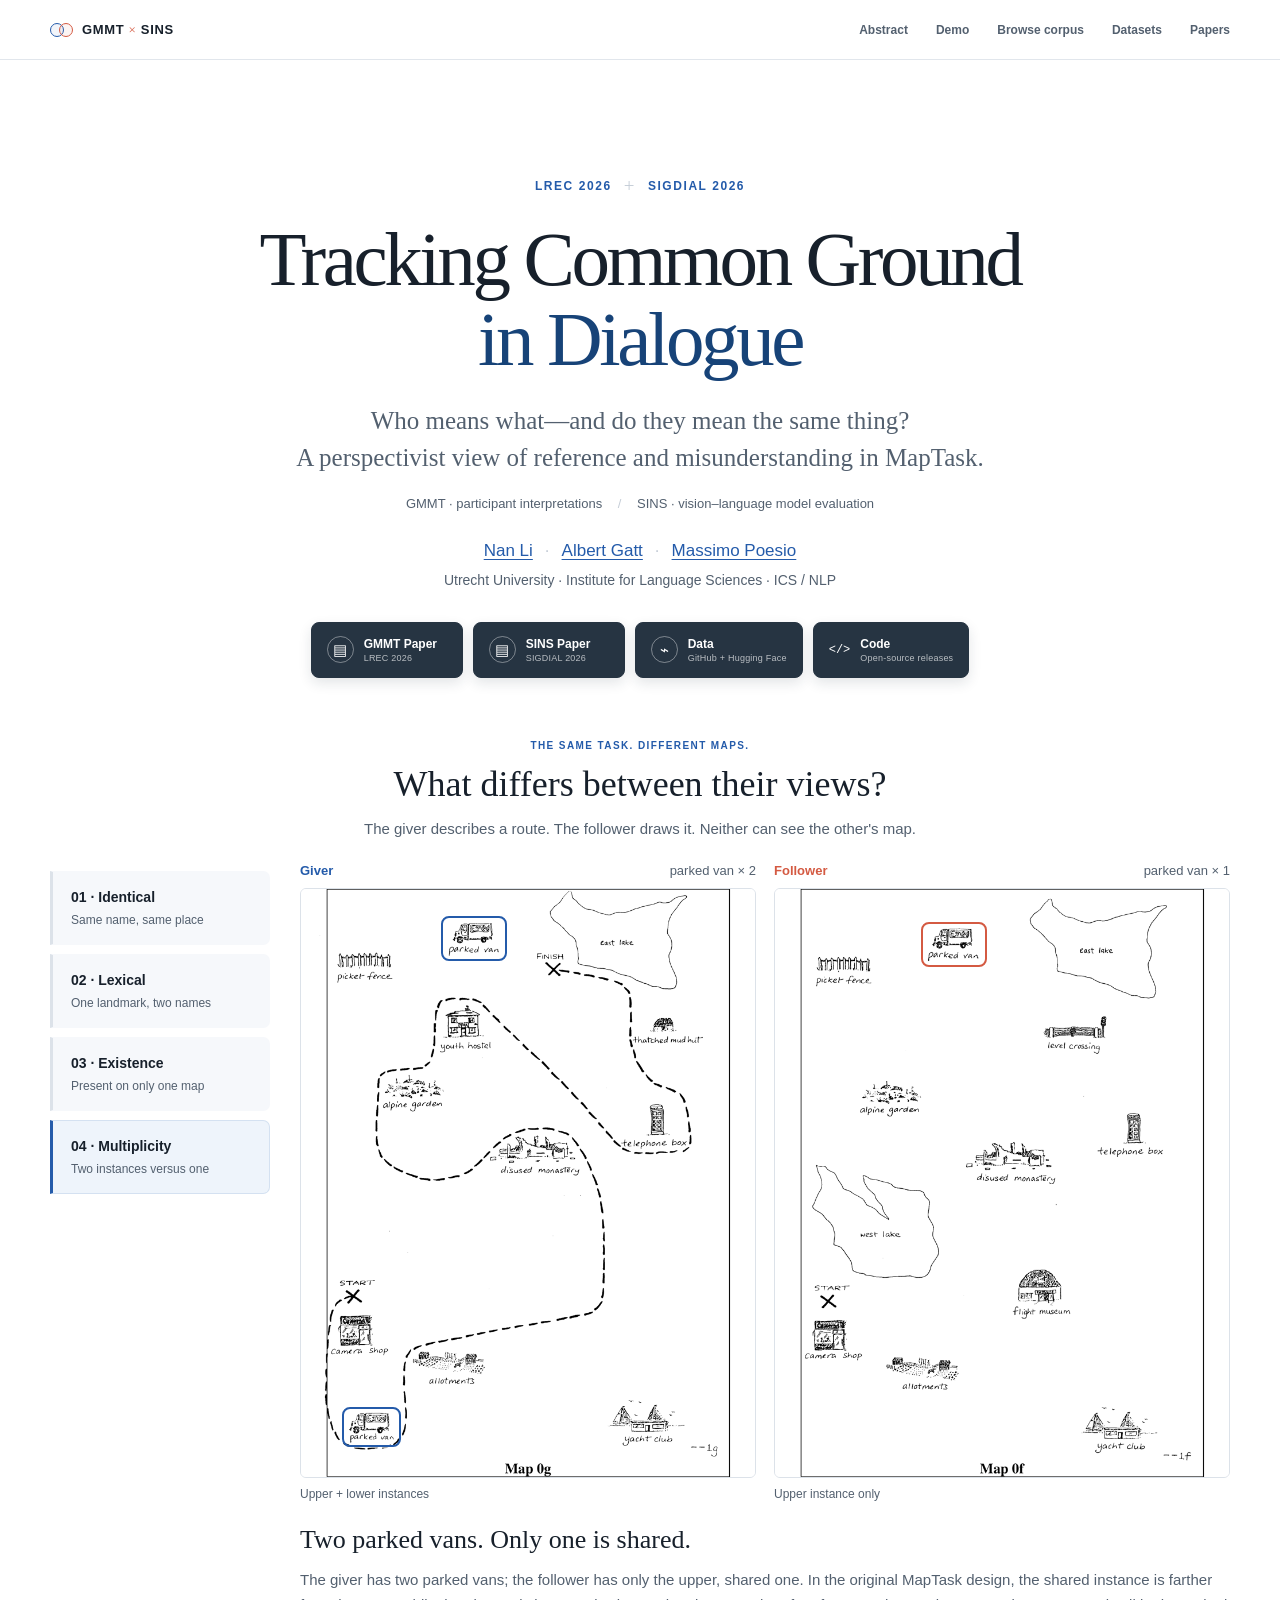
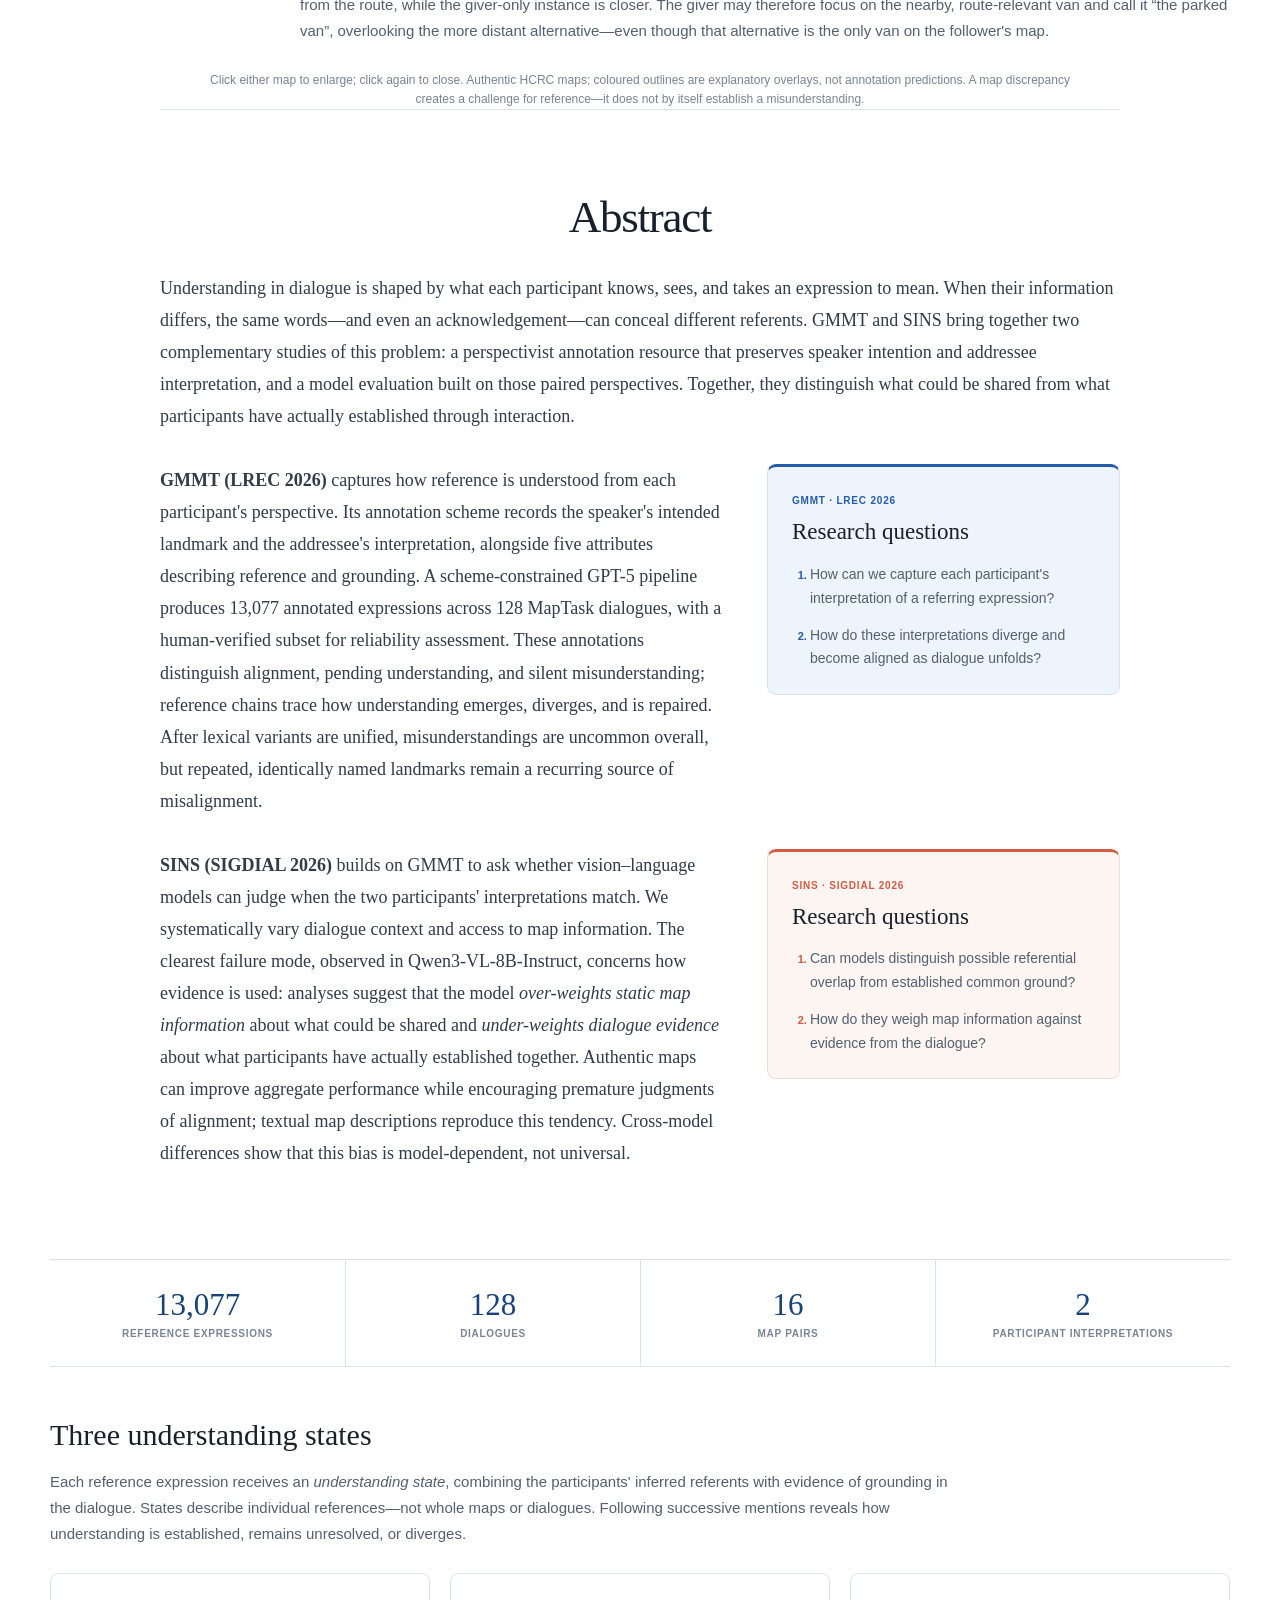
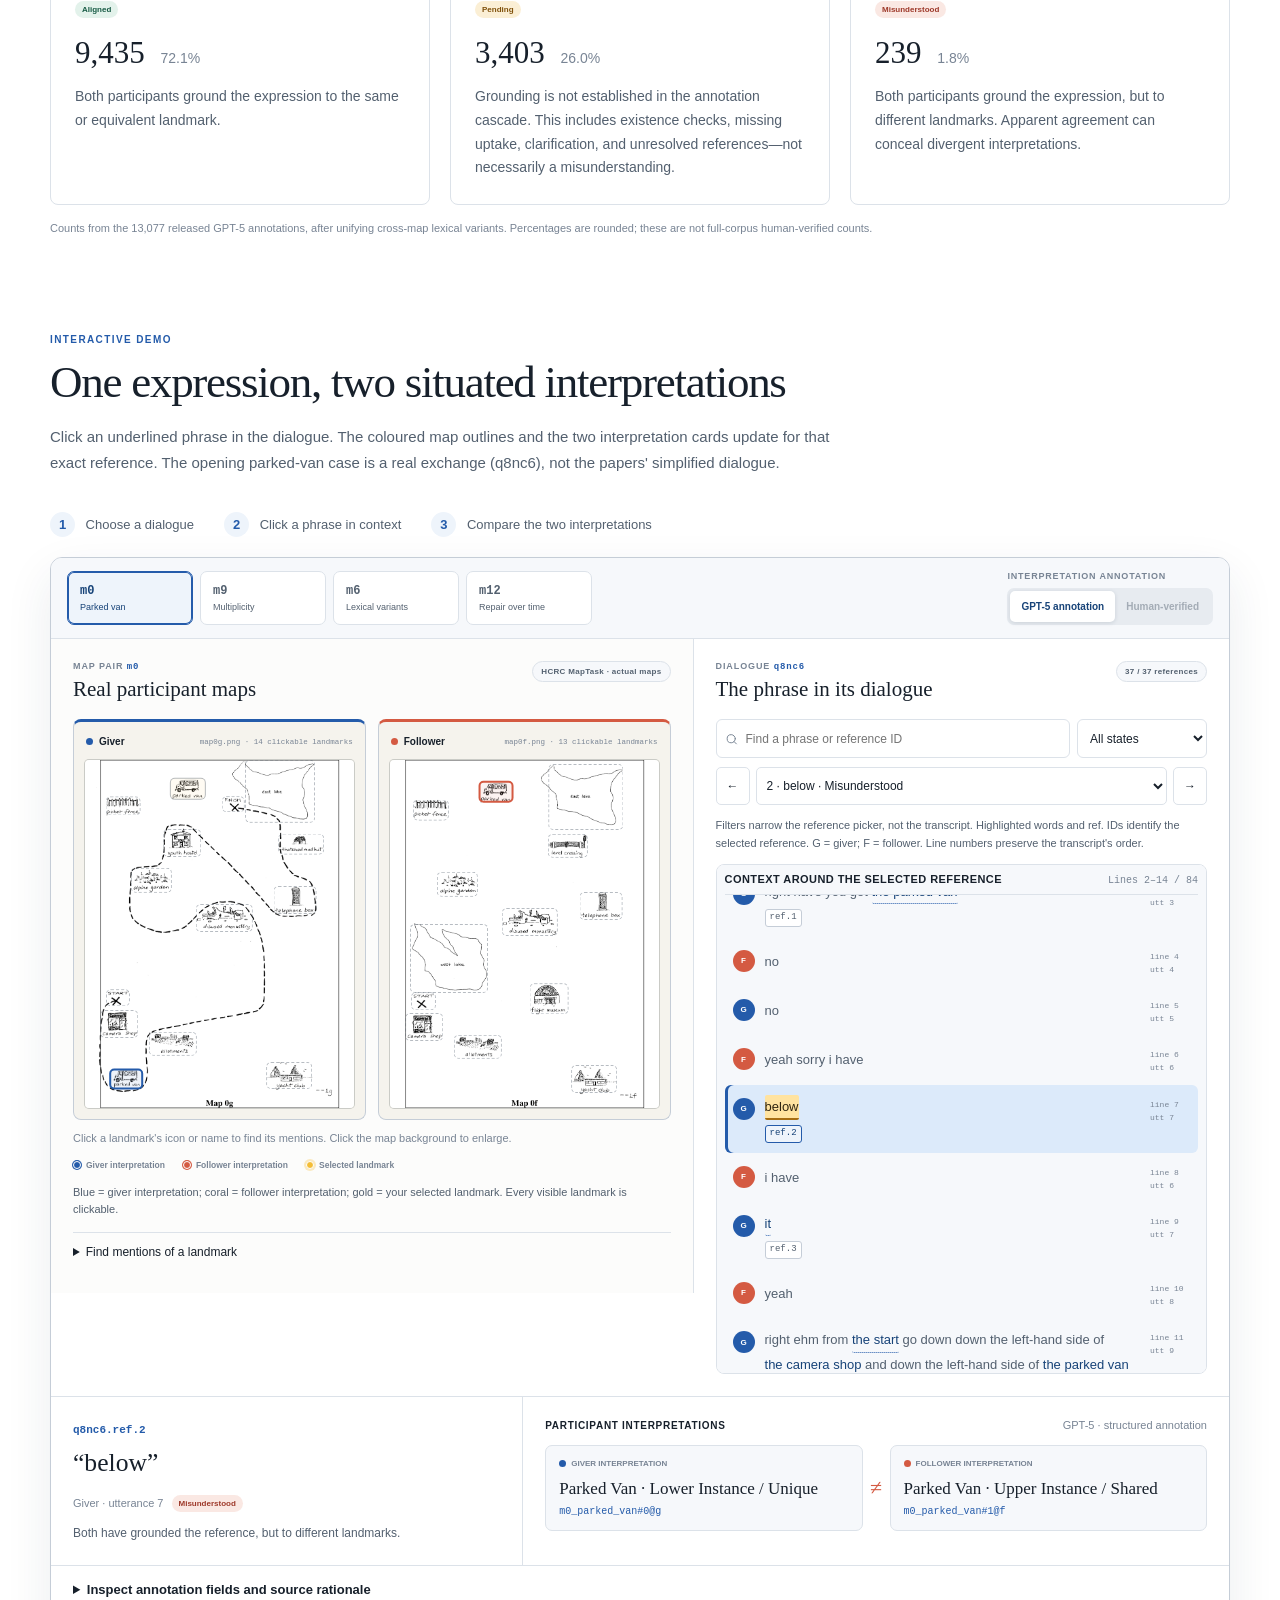
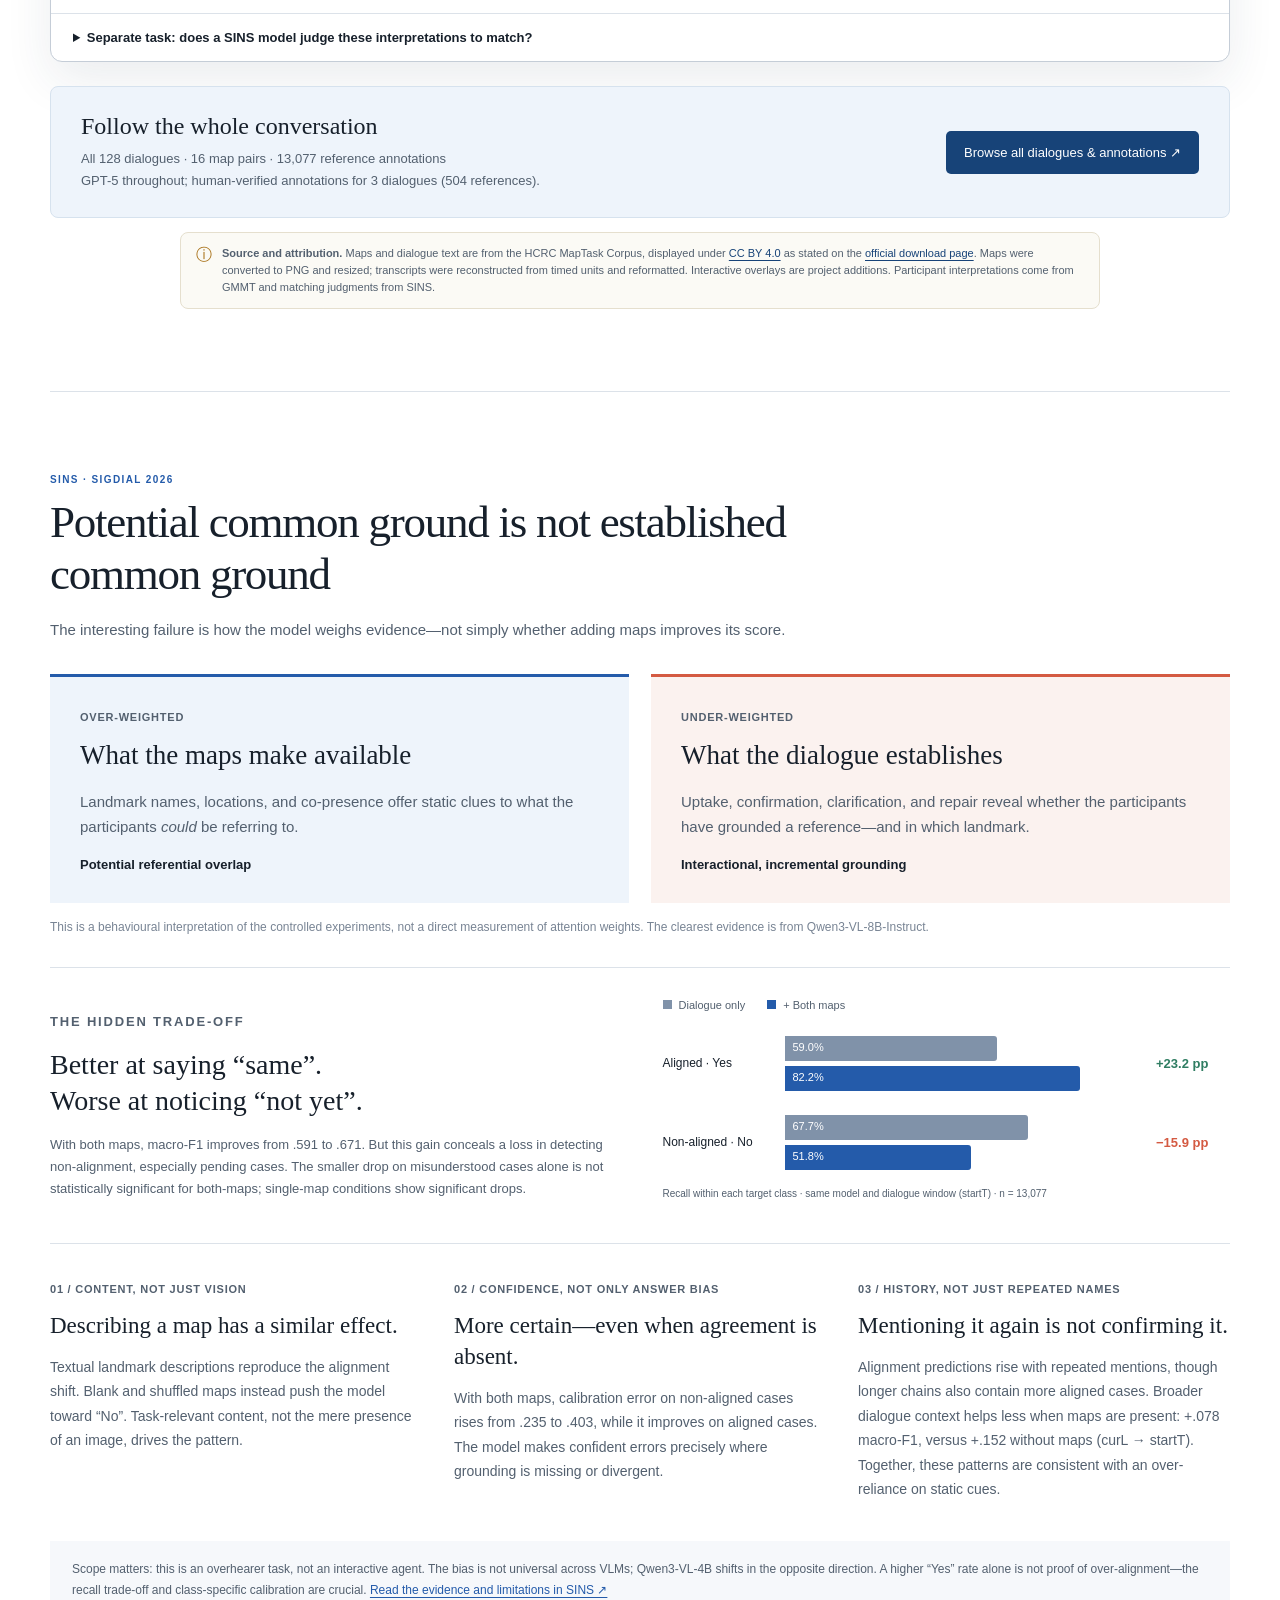
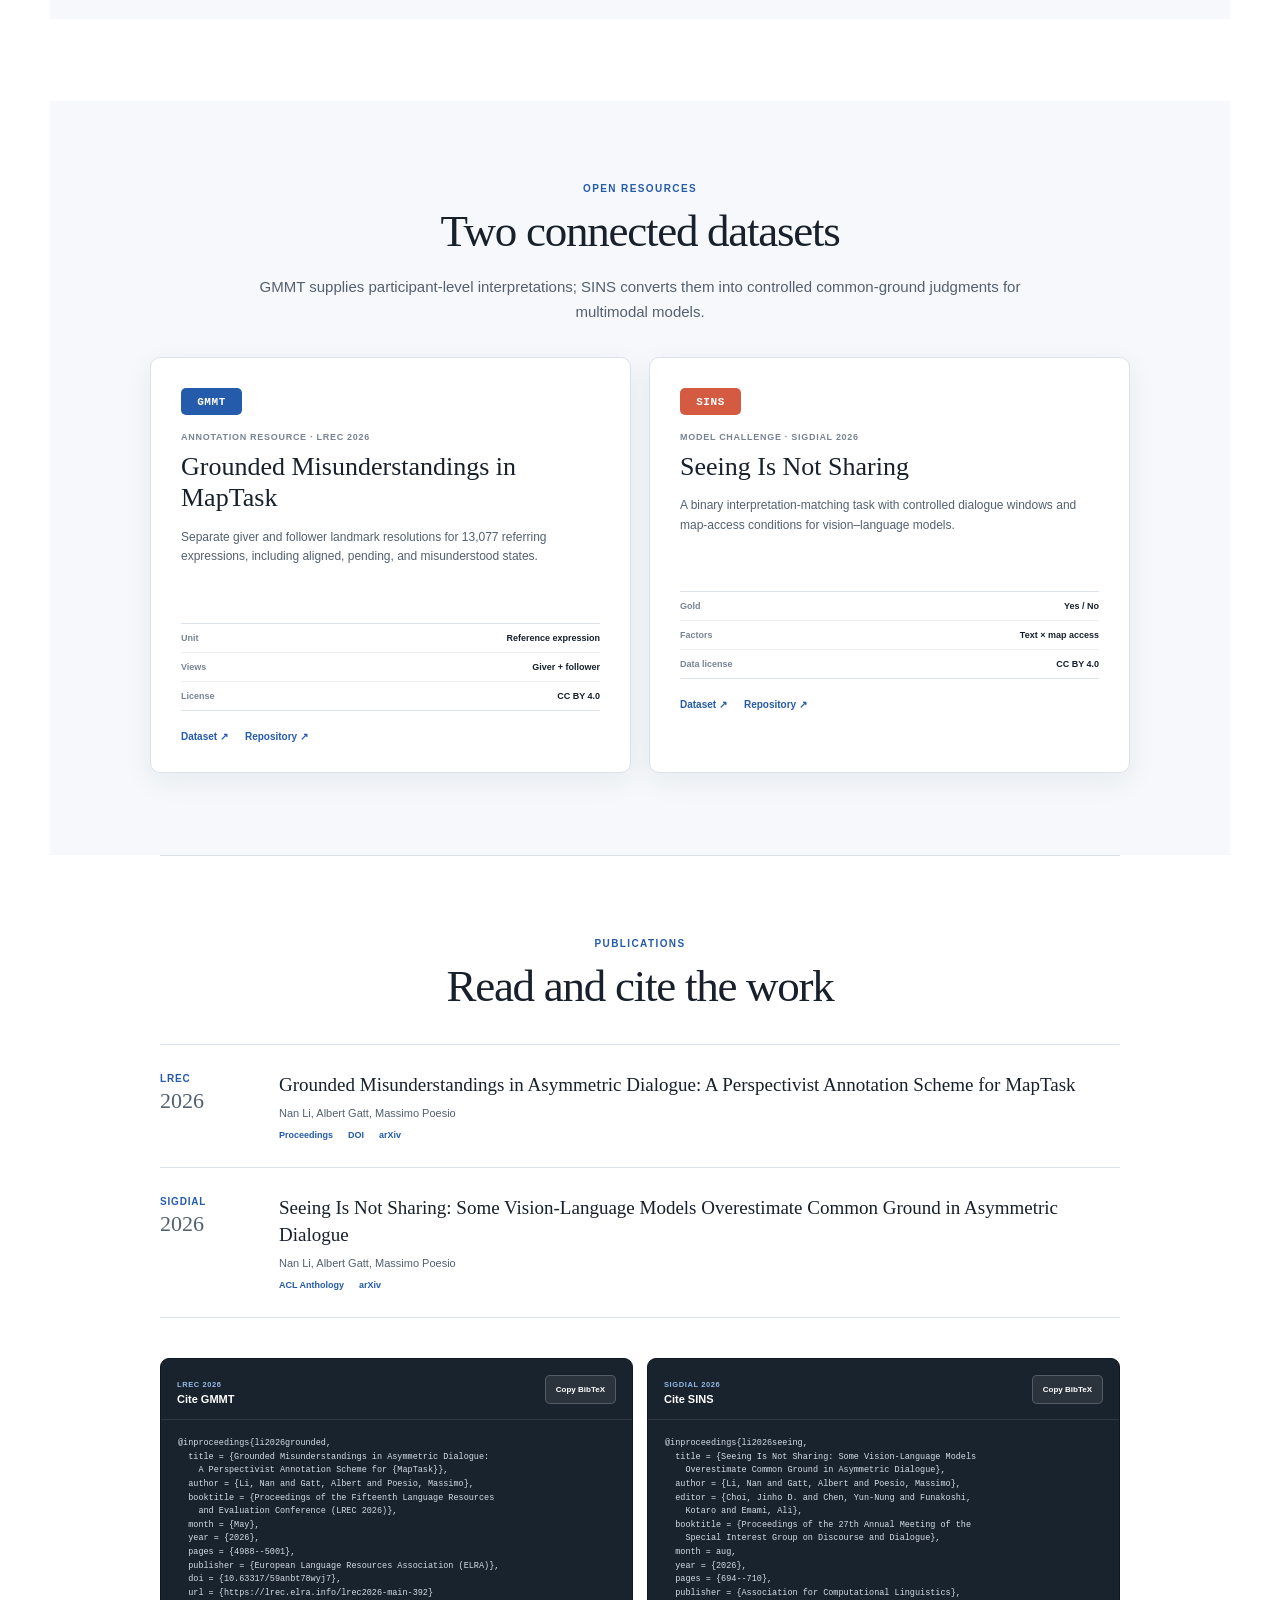
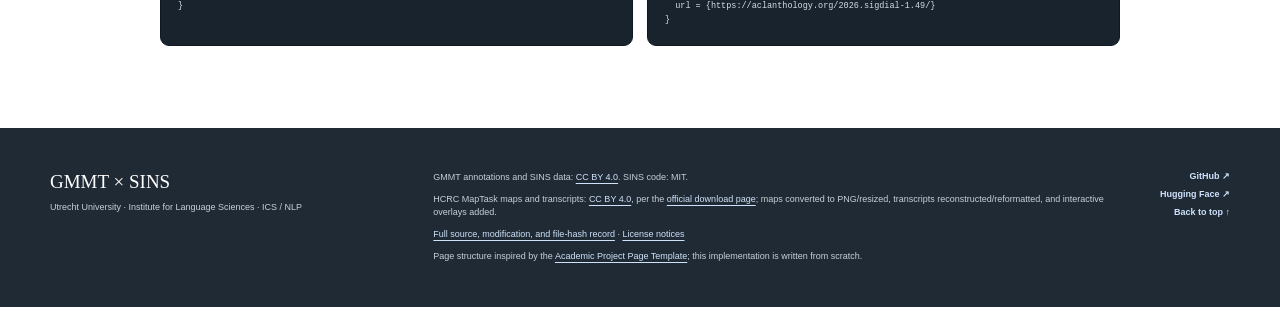
==== commit 0f82bf80: "Release MapTask Vis with full corpus explorer and Pages deployment" ====
--- a/index.html
+++ b/index.html
@@ -5,21 +5,21 @@
     <meta name="viewport" content="width=device-width, initial-scale=1.0" />
     <meta
       name="description"
-      content="GMMT and SINS: perspectivist landmark annotations and vision-language evaluation of common ground in asymmetric MapTask dialogue."
+      content="Tracking common ground in dialogue: explore how map differences shape reference, and how vision-language models judge shared understanding. GMMT and SINS."
     />
     <meta name="theme-color" content="#ffffff" />
     <meta name="robots" content="index,follow" />
-    <link rel="canonical" href="https://gmmt-vis.github.io/" />
+    <link rel="canonical" href="https://chnln.github.io/maptask-vis/" />
 
     <meta property="og:type" content="website" />
     <meta property="og:site_name" content="GMMT × SINS" />
-    <meta property="og:title" content="Grounded Misunderstandings &amp; Seeing Is Not Sharing" />
+    <meta property="og:title" content="Tracking Common Ground in Dialogue · GMMT × SINS" />
     <meta
       property="og:description"
       content="Two connected papers on perspectivist reference annotation and vision-language models' estimates of common ground."
     />
-    <meta property="og:url" content="https://gmmt-vis.github.io/" />
-    <meta property="og:image" content="https://gmmt-vis.github.io/static/images/maps/map9g.png" />
+    <meta property="og:url" content="https://chnln.github.io/maptask-vis/" />
+    <meta property="og:image" content="https://chnln.github.io/maptask-vis/static/images/maps/map9g.png" />
     <meta name="twitter:card" content="summary_large_image" />
 
     <meta name="citation_title" content="Grounded Misunderstandings in Asymmetric Dialogue: A Perspectivist Annotation Scheme for MapTask" />
@@ -31,7 +31,7 @@
     <meta name="citation_doi" content="10.63317/59anbt78wyj7" />
     <meta name="citation_abstract_html_url" content="https://lrec.elra.info/lrec2026-main-392" />
 
-    <title>GMMT × SINS · Perspectivist Common Ground in MapTask</title>
+    <title>Tracking Common Ground in Dialogue · GMMT × SINS</title>
     <link
       rel="icon"
       href="data:image/svg+xml,%3Csvg xmlns='http://www.w3.org/2000/svg' viewBox='0 0 32 32'%3E%3Ccircle cx='12' cy='16' r='8' fill='none' stroke='%232057bc' stroke-width='2'/%3E%3Ccircle cx='20' cy='16' r='8' fill='none' stroke='%23d24e35' stroke-width='2'/%3E%3C/svg%3E"
@@ -89,6 +89,7 @@
       <nav aria-label="Project navigation">
         <a href="#abstract">Abstract</a>
         <a href="#explorer">Demo</a>
+        <a href="./explorer.html">Browse corpus</a>
         <a href="#datasets">Datasets</a>
         <a href="#publications">Papers</a>
       </nav>
@@ -101,15 +102,16 @@
           <i aria-hidden="true">+</i>
           <span>SIGDIAL 2026</span>
         </p>
-        <h1 id="project-title">Grounded Misunderstandings<br /><em>&amp; Seeing Is Not Sharing</em></h1>
-        <p class="subtitle">Perspectivist reference annotation and vision–language evaluation of common ground in asymmetric dialogue</p>
+        <h1 id="project-title">Tracking Common Ground<br /><em>in Dialogue</em></h1>
+        <p class="subtitle">Who means what—and do they mean the same thing?<br />A perspectivist view of reference and misunderstanding in MapTask.</p>
+        <p class="project-scope">GMMT · participant interpretations <span> / </span> SINS · vision–language model evaluation</p>
 
         <p class="authors">
-          <a href="https://github.com/chnln" target="_blank" rel="noreferrer">Nan Li</a>
+          <a href="https://chnln.github.io/" target="_blank" rel="noreferrer">Nan Li</a>
           <span>·</span>
-          <span>Albert Gatt</span>
+          <a href="https://albertgatt.github.io/" target="_blank" rel="noreferrer">Albert Gatt</a>
           <span>·</span>
-          <span>Massimo Poesio</span>
+          <a href="https://www.uu.nl/staff/MPoesio" target="_blank" rel="noreferrer">Massimo Poesio</a>
         </p>
         <p class="affiliation">Utrecht University · Institute for Language Sciences · ICS / NLP</p>
 
@@ -133,47 +135,47 @@
         </div>
       </section>
 
-      <section class="teaser page-width" aria-label="Two real MapTask participant maps">
-        <div class="teaser-maps">
-          <figure>
-            <div class="teaser-image-wrap giver-accent">
-              <img src="./static/images/maps/map9g.png" alt="Map 9 as seen by the route giver" />
-              <span>Giver</span>
-            </div>
-            <figcaption>map9g · route giver's view</figcaption>
-          </figure>
-          <div class="teaser-question" aria-hidden="true">
-            <span>“the hot wells”</span>
-            <b>≠</b>
-            <span>“hot springs”</span>
+      <section class="discrepancy-gallery page-width" aria-labelledby="discrepancy-title">
+        <div class="gallery-intro"><p class="section-number">The same task. Different maps.</p><h2 id="discrepancy-title">What differs between their views?</h2><p>The giver describes a route. The follower draws it. Neither can see the other's map.</p></div>
+        <div class="gallery-layout">
+          <div class="discrepancy-tabs" role="tablist" aria-label="Landmark relationships" aria-orientation="vertical">
+            <button id="tab-identical" role="tab" aria-selected="false" aria-controls="discrepancy-panel" tabindex="-1" data-discrepancy="identical"><b>01 · Identical</b><span>Same name, same place</span></button>
+            <button id="tab-lexical" role="tab" aria-selected="false" aria-controls="discrepancy-panel" tabindex="-1" data-discrepancy="lexical"><b>02 · Lexical</b><span>One landmark, two names</span></button>
+            <button id="tab-existence" role="tab" aria-selected="false" aria-controls="discrepancy-panel" tabindex="-1" data-discrepancy="existence"><b>03 · Existence</b><span>Present on only one map</span></button>
+            <button id="tab-multiplicity" role="tab" aria-selected="true" aria-controls="discrepancy-panel" tabindex="0" data-discrepancy="multiplicity"><b>04 · Multiplicity</b><span>Two instances versus one</span></button>
           </div>
-          <figure>
-            <div class="teaser-image-wrap follower-accent">
-              <img src="./static/images/maps/map9f.png" alt="Map 9 as seen by the route follower" />
-              <span>Follower</span>
-            </div>
-            <figcaption>map9f · route follower's view</figcaption>
-          </figure>
-        </div>
-        <p class="teaser-caption">
-          The participants share a task, not a view. GMMT records what each participant takes a referring expression to mean; SINS asks whether a model can tell when those interpretations diverge.
-        </p>
+          <div id="discrepancy-panel" role="tabpanel" aria-labelledby="tab-multiplicity" tabindex="0"></div>
+        </div>
+        <p class="gallery-footnote">Click either map to enlarge; click again to close. Authentic HCRC maps; coloured outlines are explanatory overlays, not annotation predictions. A map discrepancy creates a challenge for reference—it does not by itself establish a misunderstanding.</p>
       </section>
 
       <section id="abstract" class="paper-section narrow-width" aria-labelledby="abstract-title">
         <h2 id="abstract-title">Abstract</h2>
         <div class="abstract-grid">
-          <div>
-            <p>
-              Collaborative dialogue is often analysed as if each referring expression had one agreed referent. MapTask makes that assumption testable: a route giver and follower work from similar but non-identical maps, so the same words can resolve to different landmarks for each participant.
-            </p>
-            <p>
-              <strong>GMMT</strong> introduces a perspectivist annotation scheme that separately records the giver's intended landmark and the follower's interpreted landmark for every reference expression. <strong>SINS</strong> builds a controlled common-ground judgment task on those paired interpretations and evaluates whether vision–language models distinguish what participants <em>could</em> share from what they have actually established in dialogue.
-            </p>
-          </div>
-          <aside class="research-question">
-            <span>Research question</span>
-            <blockquote>Can a model see both maps without mistaking visual availability for shared understanding?</blockquote>
+          <p class="abstract-intro">
+            Understanding in dialogue is shaped by what each participant knows, sees, and takes an expression to mean. When their information differs, the same words—and even an acknowledgement—can conceal different referents. GMMT and SINS bring together two complementary studies of this problem: a perspectivist annotation resource that preserves speaker intention and addressee interpretation, and a model evaluation built on those paired perspectives. Together, they distinguish what could be shared from what participants have actually established through interaction.
+          </p>
+          <p>
+            <strong>GMMT (LREC 2026)</strong> captures how reference is understood from each participant's perspective. Its annotation scheme records the speaker's intended landmark and the addressee's interpretation, alongside five attributes describing reference and grounding. A scheme-constrained GPT-5 pipeline produces 13,077 annotated expressions across 128 MapTask dialogues, with a human-verified subset for reliability assessment. These annotations distinguish alignment, pending understanding, and silent misunderstanding; reference chains trace how understanding emerges, diverges, and is repaired. After lexical variants are unified, misunderstandings are uncommon overall, but repeated, identically named landmarks remain a recurring source of misalignment.
+          </p>
+          <aside class="research-question gmmt-questions" aria-labelledby="gmmt-questions-title">
+            <span>GMMT · LREC 2026</span>
+            <h3 id="gmmt-questions-title">Research questions</h3>
+            <ol>
+              <li>How can we capture each participant's interpretation of a referring expression?</li>
+              <li>How do these interpretations diverge and become aligned as dialogue unfolds?</li>
+            </ol>
+          </aside>
+          <p>
+            <strong>SINS (SIGDIAL 2026)</strong> builds on GMMT to ask whether vision–language models can judge when the two participants' interpretations match. We systematically vary dialogue context and access to map information. The clearest failure mode, observed in Qwen3-VL-8B-Instruct, concerns how evidence is used: analyses suggest that the model <em>over-weights static map information</em> about what could be shared and <em>under-weights dialogue evidence</em> about what participants have actually established together. Authentic maps can improve aggregate performance while encouraging premature judgments of alignment; textual map descriptions reproduce this tendency. Cross-model differences show that this bias is model-dependent, not universal.
+          </p>
+          <aside class="research-question sins-questions" aria-labelledby="sins-questions-title">
+            <span>SINS · SIGDIAL 2026</span>
+            <h3 id="sins-questions-title">Research questions</h3>
+            <ol>
+              <li>Can models distinguish possible referential overlap from established common ground?</li>
+              <li>How do they weigh map information against evidence from the dialogue?</li>
+            </ol>
           </aside>
         </div>
       </section>
@@ -185,23 +187,36 @@
         <div><strong>2</strong><span>participant interpretations</span></div>
       </section>
 
+      <section class="understanding-states page-width" aria-labelledby="understanding-states-title">
+        <h2 id="understanding-states-title">Three understanding states</h2>
+        <p class="states-intro">Each reference expression receives an <em>understanding state</em>, combining the participants' inferred referents with evidence of grounding in the dialogue. States describe individual references—not whole maps or dialogues. Following successive mentions reveals how understanding is established, remains unresolved, or diverges.</p>
+        <div class="state-cards">
+          <article data-state="aligned"><span class="status-pill aligned">Aligned</span><strong>9,435 <small>72.1%</small></strong><p>Both participants ground the expression to the same or equivalent landmark.</p></article>
+          <article data-state="pending"><span class="status-pill pending">Pending</span><strong>3,403 <small>26.0%</small></strong><p>Grounding is not established in the annotation cascade. This includes existence checks, missing uptake, clarification, and unresolved references—not necessarily a misunderstanding.</p></article>
+          <article data-state="misunderstood"><span class="status-pill misunderstood">Misunderstood</span><strong>239 <small>1.8%</small></strong><p>Both participants ground the expression, but to different landmarks. Apparent agreement can conceal divergent interpretations.</p></article>
+        </div>
+        <p class="states-source">Counts from the 13,077 released GPT-5 annotations, after unifying cross-map lexical variants. Percentages are rounded; these are not full-corpus human-verified counts.</p>
+      </section>
+
       <section id="explorer" class="paper-section demo-section page-width" aria-labelledby="explorer-title">
         <div class="section-heading">
           <span class="section-number">Interactive demo</span>
           <h2 id="explorer-title">One expression, two situated interpretations</h2>
           <p>
-            Choose a released dialogue, read the surrounding excerpt, or click a landmark on either real HCRC MapTask map. The panels link the selected expression to participant-level GMMT annotations and the corresponding SINS model judgment.
+            Click an underlined phrase in the dialogue. The coloured map outlines and the two interpretation cards update for that exact reference. The opening parked-van case is a real exchange (q8nc6), not the papers' simplified dialogue.
           </p>
         </div>
 
+        <div class="reading-guide"><span><b>1</b> Choose a dialogue</span><span><b>2</b> Click a phrase in context</span><span><b>3</b> Compare the two interpretations</span></div>
         <div class="explorer-frame">
           <div class="explorer-toolbar">
             <div class="map-switcher" role="group" aria-label="Choose map pair" id="map-switcher"></div>
+            <div class="corpus-selectors" hidden><label>Map pair<select id="corpus-map"></select></label><label>Dialogue<select id="corpus-dialogue"></select></label></div>
             <div class="annotation-control">
               <span>Interpretation annotation</span>
               <div class="segmented" role="group" aria-label="Choose annotation source">
-                <button type="button" data-source="human" class="is-active" aria-pressed="true">Human-verified</button>
-                <button type="button" data-source="gpt5" aria-pressed="false">GPT-5 annotation</button>
+                <button type="button" data-source="gpt5" class="is-active" aria-pressed="true">GPT-5 annotation</button>
+                <button type="button" data-source="human" aria-pressed="false">Human-verified</button>
               </div>
             </div>
           </div>
@@ -213,40 +228,36 @@
                   <span class="panel-kicker">Map pair <b id="current-map-id">m9</b></span>
                   <h3 id="map-panel-title">Real participant maps</h3>
                 </div>
-                <span class="map-source-badge">HCRC MapTask · click a landmark</span>
+                <span class="map-source-badge">HCRC MapTask · actual maps</span>
               </div>
 
               <div class="map-pair" id="map-pair"></div>
+              <p class="map-zoom-help">Click a landmark's icon or name to find its mentions. Click the map background to enlarge.</p>
 
               <div class="map-legend" aria-label="Map overlay legend">
                 <span><i class="legend-shared"></i> Giver interpretation</span>
                 <span><i class="legend-unique"></i> Follower interpretation</span>
-                <span><i class="legend-active"></i> Clickable hotspot</span>
-              </div>
+                <span><i class="legend-active"></i> Selected landmark</span>
+              </div>
+              <p class="overlay-note" id="overlay-note"></p>
+              <details class="landmark-picker" id="landmark-picker"><summary>Find mentions of a landmark <span id="landmark-selection-label"></span></summary><div id="landmark-list"></div></details>
+              <div id="landmark-mentions" class="landmark-mentions"></div>
             </section>
 
             <aside class="trace-panel" aria-labelledby="trace-title">
               <div class="panel-heading trace-heading">
                 <div>
                   <span class="panel-kicker">Dialogue <b id="current-dialogue-id">q1ec2</b></span>
-                  <h3 id="trace-title">Curated real dialogue excerpt</h3>
+                  <h3 id="trace-title">The phrase in its dialogue</h3>
                 </div>
                 <span class="trace-count" id="trace-count">0 REs</span>
-              </div>
-
-              <div class="dialogue-excerpt" id="dialogue-excerpt" aria-live="polite">
-                <p class="excerpt-placeholder">Select a reference expression to reveal its local dialogue context.</p>
-              </div>
-
-              <div class="trace-divider">
-                <span>Reference expressions in this dialogue</span>
               </div>
 
               <div class="trace-tools">
                 <label class="search-field">
                   <span class="sr-only">Search reference expressions</span>
                   <svg viewBox="0 0 24 24" aria-hidden="true"><path d="m21 21-4.4-4.4m2.4-5.1a7.5 7.5 0 1 1-15 0 7.5 7.5 0 0 1 15 0Z" /></svg>
-                  <input id="trace-search" type="search" placeholder="Search expression or ID" />
+                  <input id="trace-search" type="search" placeholder="Find a phrase or reference ID" />
                 </label>
                 <label class="status-field">
                   <span class="sr-only">Filter by annotation status</span>
@@ -259,92 +270,104 @@
                 </label>
               </div>
 
-              <div class="trace-list" id="trace-list" aria-live="polite"></div>
+              <div class="reference-navigation"><button type="button" id="previous-ref" aria-label="Previous reference">←</button><label><span class="sr-only">Selected reference expression</span><select id="reference-select"></select></label><button type="button" id="next-ref" aria-label="Next reference">→</button></div>
+              <p class="dialogue-help" id="dialogue-help">Highlighted words are the selected reference. G = giver; F = follower. Line numbers follow the transcript, not alternating speaker turns.</p>
+              <div class="dialogue-excerpt" id="dialogue-excerpt" aria-live="polite"></div>
             </aside>
           </div>
 
           <section class="detail-panel" aria-labelledby="detail-title" aria-live="polite">
             <div class="detail-context">
-              <span class="detail-id" id="detail-id">q1ec2.ref.23</span>
-              <blockquote id="detail-expression">“the hot wells”</blockquote>
+              <span class="detail-id" id="detail-id">Selected reference</span>
+              <blockquote id="detail-expression">—</blockquote>
               <div class="detail-meta">
-                <span id="detail-speaker">Giver · utterance 49</span>
-                <span class="status-pill misunderstood" id="detail-status">Misunderstood</span>
-              </div>
+                <span id="detail-speaker"></span>
+                <span class="status-pill" id="detail-status"></span>
+              </div>
+              <p id="status-explanation" class="status-explanation"></p>
             </div>
 
             <div class="interpretation-group">
               <div class="detail-label-row">
                 <h3 id="detail-title">Participant interpretations</h3>
-                <span id="annotation-source-label">Human-verified gold</span>
+                <span id="annotation-source-label"></span>
               </div>
               <div class="interpretation-cards">
                 <article>
                   <span><i class="giver-dot"></i> Giver interpretation</span>
-                  <strong id="giver-interpretation">Hot wells</strong>
-                  <code id="giver-id">m9_hot_wells@g</code>
+                  <strong id="giver-interpretation">—</strong>
+                  <code id="giver-id"></code>
                 </article>
                 <span class="comparison-symbol" id="comparison-symbol" aria-label="Different interpretations">≠</span>
                 <article>
                   <span><i class="follower-dot"></i> Follower interpretation</span>
-                  <strong id="follower-interpretation">Hot springs</strong>
-                  <code id="follower-id">m9_hot_springs@f</code>
+                  <strong id="follower-interpretation">—</strong>
+                  <code id="follower-id"></code>
                 </article>
               </div>
             </div>
 
-            <div class="judgment-group">
+          </section>
+          <p id="anchor-note" class="anchor-note" hidden></p>
+          <details class="annotation-inspector"><summary>Inspect annotation fields and source rationale</summary><div id="annotation-fields"></div><p id="annotation-reason"></p><p class="inspector-note">Rationale text is retained from the selected source, not independently verified by this website. Null means the field was not evaluated in the annotation cascade.</p></details>
+          <details class="sins-inspector"><summary>Separate task: does a SINS model judge these interpretations to match?</summary><div class="judgment-group">
               <div class="detail-label-row">
-                <h3>SINS common-ground judgment</h3>
-                <span>Qwen3-VL-8B-Instruct · startT</span>
+                <h3>Interpretation matching · Yes / No</h3>
+                <span>Qwen3-VL-8B-Instruct · dialogue start through current transaction</span>
               </div>
               <div class="judgment-cards">
-                <article><span>Gold</span><strong id="gold-judgment">No</strong></article>
-                <article><span>Text only</span><strong id="text-judgment">No</strong></article>
-                <article class="emphasis"><span>Both maps</span><strong id="maps-judgment">Yes</strong></article>
-              </div>
-              <p>SINS predicts whether the two interpretations match; participant landmark IDs come from the selected GMMT annotation source.</p>
-            </div>
-          </section>
-        </div>
+                <article><span>SINS dataset target</span><strong id="gold-judgment">—</strong></article>
+                <article><span>Dialogue only</span><strong id="text-judgment">—</strong></article>
+                <article class="emphasis"><span>Dialogue + both maps</span><strong id="maps-judgment">—</strong></article>
+              </div>
+              <p>These are matching judgments, not landmark predictions. The SINS target comes from the released GPT-5 annotation layer and does not change when you inspect a human-verified annotation above. A dash means no saved prediction is available.</p>
+            </div></details>
+        </div>
+
+        <div class="browse-corpus-cta"><div><h3>Follow the whole conversation</h3><p>All 128 dialogues · 16 map pairs · 13,077 reference annotations<br />GPT-5 throughout; human-verified annotations for 3 dialogues (504 references).</p></div><a id="browse-corpus" href="./explorer.html">Browse all dialogues &amp; annotations <span aria-hidden="true">↗</span></a></div>
 
         <div class="rights-note">
           <span aria-hidden="true">ⓘ</span>
           <p>
-            <strong>Source and attribution.</strong> Map images and short dialogue excerpts are from the HCRC MapTask Corpus and are displayed with attribution under <a href="https://creativecommons.org/licenses/by/4.0/" target="_blank" rel="noreferrer">CC BY 4.0</a>, as stated on the current official download page. Maps were converted to PNG and resized; dialogue excerpts were selected and reformatted; the interactive overlays are project additions. Participant interpretations come from GMMT and model judgments from SINS.
+            <strong>Source and attribution.</strong> Maps and dialogue text are from the HCRC MapTask Corpus, displayed under <a href="https://creativecommons.org/licenses/by/4.0/" target="_blank" rel="noreferrer">CC BY 4.0</a> as stated on the <a href="https://groups.inf.ed.ac.uk/maptask/maptasknxt.html" target="_blank" rel="noreferrer">official download page</a>. Maps were converted to PNG and resized; transcripts were reconstructed from timed units and reformatted. Interactive overlays are project additions. Participant interpretations come from GMMT and matching judgments from SINS.
           </p>
         </div>
-      </section>
-
-      <section id="results" class="paper-section narrow-width" aria-labelledby="results-title">
+        <dialog id="map-zoom-dialog" class="map-zoom-dialog" aria-labelledby="map-zoom-title" aria-describedby="map-zoom-help">
+          <div class="map-zoom-heading">
+            <h2 id="map-zoom-title">Enlarged map</h2>
+            <button id="map-zoom-close" type="button" aria-label="Close enlarged map" autofocus>×</button>
+          </div>
+          <button id="map-zoom-image" class="map-zoom-image" type="button" aria-label="Close enlarged map"></button>
+          <p id="map-zoom-help">Click the map again, click outside, or press Esc to close.</p>
+        </dialog>
+      </section>
+
+      <section id="results" class="paper-section page-width" aria-labelledby="results-title">
         <div class="section-heading compact">
-          <span class="section-number">Main result</span>
-          <h2 id="results-title">Seeing more does not guarantee understanding more</h2>
-        </div>
-        <div class="result-grid">
-          <div class="result-copy">
-            <p>
-              Access to authentic maps improves overall macro-F1 for Qwen3-VL-8B under the primary <em>startT</em> setting. Yet it also shifts predictions toward agreement: the model often treats visually available common ground as if participants had already established it in dialogue.
-            </p>
-            <ul>
-              <li>GMMT exposes disagreement that a single-reference annotation would erase.</li>
-              <li>SINS separates dialogue evidence from access to one or both maps.</li>
-              <li>The map condition raises the model's predicted “Yes” rate by 21.2 points.</li>
-            </ul>
+          <span class="section-number">SINS · SIGDIAL 2026</span>
+          <h2 id="results-title">Potential common ground is not established common ground</h2>
+          <p>The interesting failure is how the model weighs evidence—not simply whether adding maps improves its score.</p>
+        </div>
+        <div class="evidence-balance">
+          <article class="overweight"><span>Over-weighted</span><h3>What the maps make available</h3><p>Landmark names, locations, and co-presence offer static clues to what the participants <em>could</em> be referring to.</p><strong>Potential referential overlap</strong></article>
+          <article class="underweight"><span>Under-weighted</span><h3>What the dialogue establishes</h3><p>Uptake, confirmation, clarification, and repair reveal whether the participants have grounded a reference—and in which landmark.</p><strong>Interactional, incremental grounding</strong></article>
+        </div>
+        <p class="evidence-interpretation">This is a behavioural interpretation of the controlled experiments, not a direct measurement of attention weights. The clearest evidence is from Qwen3-VL-8B-Instruct.</p>
+        <div class="tradeoff-panel">
+          <div><p class="section-number">The hidden trade-off</p><h3>Better at saying “same”.<br />Worse at noticing “not yet”.</h3><p>With both maps, macro-F1 improves from .591 to .671. But this gain conceals a loss in detecting non-alignment, especially pending cases. The smaller drop on misunderstood cases alone is not statistically significant for both-maps; single-map conditions show significant drops.</p></div>
+          <div class="recall-comparison" role="img" aria-label="Aligned recall rises from 59.0 to 82.2 percent; non-aligned recall falls from 67.7 to 51.8 percent with both maps. Qwen3-VL-8B-Instruct, startT, 13077 references.">
+            <div class="comparison-key"><span>Dialogue only</span><span>+ Both maps</span></div>
+            <div class="recall-row"><b>Aligned · Yes</b><div><i style="width:59%">59.0%</i><i style="width:82.2%">82.2%</i></div><strong class="gain">+23.2 pp</strong></div>
+            <div class="recall-row"><b>Non-aligned · No</b><div><i style="width:67.7%">67.7%</i><i style="width:51.8%">51.8%</i></div><strong class="loss">−15.9 pp</strong></div>
+            <p>Recall within each target class · same model and dialogue window (startT) · n = 13,077</p>
           </div>
-          <div class="finding-chart" role="img" aria-label="Qwen3-VL-8B predicted Yes rate rises from 51.5 percent with text only to 72.7 percent with both maps">
-            <div class="chart-title"><span>Predicted “Yes” rate</span><b>Qwen3-VL-8B · startT</b></div>
-            <div class="bar-row">
-              <div class="bar-label"><span>Text only</span><b>51.5%</b></div>
-              <div class="bar-track"><span style="--value: 51.5%"></span></div>
-            </div>
-            <div class="bar-row highlighted">
-              <div class="bar-label"><span>Both maps</span><b>72.7%</b></div>
-              <div class="bar-track"><span style="--value: 72.7%"></span></div>
-            </div>
-            <p><strong>+21.2 pp</strong> toward an alignment judgment</p>
-          </div>
-        </div>
+        </div>
+        <div class="evidence-grid">
+          <article><span>01 / Content, not just vision</span><h3>Describing a map has a similar effect.</h3><p>Textual landmark descriptions reproduce the alignment shift. Blank and shuffled maps instead push the model toward “No”. Task-relevant content, not the mere presence of an image, drives the pattern.</p></article>
+          <article><span>02 / Confidence, not only answer bias</span><h3>More certain—even when agreement is absent.</h3><p>With both maps, calibration error on non-aligned cases rises from .235 to .403, while it improves on aligned cases. The model makes confident errors precisely where grounding is missing or divergent.</p></article>
+          <article><span>03 / History, not just repeated names</span><h3>Mentioning it again is not confirming it.</h3><p>Alignment predictions rise with repeated mentions, though longer chains also contain more aligned cases. Broader dialogue context helps less when maps are present: +.078 macro-F1, versus +.152 without maps (curL → startT). Together, these patterns are consistent with an over-reliance on static cues.</p></article>
+        </div>
+        <p class="results-caveat">Scope matters: this is an overhearer task, not an interactive agent. The bias is not universal across VLMs; Qwen3-VL-4B shifts in the opposite direction. A higher “Yes” rate alone is not proof of over-alignment—the recall trade-off and class-specific calibration are crucial. <a href="https://aclanthology.org/2026.sigdial-1.49/" target="_blank" rel="noreferrer">Read the evidence and limitations in SINS ↗</a></p>
       </section>
 
       <section id="datasets" class="paper-section page-width" aria-labelledby="datasets-title">
@@ -474,7 +497,7 @@
         </div>
         <div class="footer-notes">
           <p>GMMT annotations and SINS data: <a href="https://creativecommons.org/licenses/by/4.0/" target="_blank" rel="noreferrer">CC BY 4.0</a>. SINS code: MIT.</p>
-          <p>HCRC MapTask maps and quoted excerpts: <a href="https://creativecommons.org/licenses/by/4.0/" target="_blank" rel="noreferrer">CC BY 4.0</a>, per the <a href="https://groups.inf.ed.ac.uk/maptask/maptasknxt.html" target="_blank" rel="noreferrer">official download page</a>; maps converted to PNG/resized, excerpts reformatted, and interactive overlays added.</p>
+          <p>HCRC MapTask maps and transcripts: <a href="https://creativecommons.org/licenses/by/4.0/" target="_blank" rel="noreferrer">CC BY 4.0</a>, per the <a href="https://groups.inf.ed.ac.uk/maptask/maptasknxt.html" target="_blank" rel="noreferrer">official download page</a>; maps converted to PNG/resized, transcripts reconstructed/reformatted, and interactive overlays added.</p>
           <p><a href="./CREDITS.md">Full source, modification, and file-hash record</a> · <a href="./NOTICE.md">License notices</a></p>
           <p>Page structure inspired by the <a href="https://github.com/eliahuhorwitz/Academic-project-page-template" target="_blank" rel="noreferrer">Academic Project Page Template</a>; this implementation is written from scratch.</p>
         </div>
--- a/styles.css
+++ b/styles.css
@@ -482,10 +482,12 @@
 
 .abstract-grid {
   display: grid;
-  grid-template-columns: minmax(0, 1.5fr) minmax(260px, 0.72fr);
-  gap: 54px;
-  align-items: center;
-}
+  grid-template-columns: minmax(0, 1.6fr) minmax(280px, 1fr);
+  gap: 32px 42px;
+  align-items: start;
+}
+
+.abstract-intro { grid-column: 1 / -1; }
 
 .abstract-grid p {
   margin: 0;
@@ -495,32 +497,63 @@
   line-height: 1.78;
 }
 
-.abstract-grid p + p {
-  margin-top: 18px;
-}
-
 .research-question {
-  padding: 28px;
+  --question-accent: var(--blue);
+  padding: 23px 24px;
   background: var(--wash-blue);
-  border-left: 3px solid var(--blue);
-  border-radius: 0 10px 10px 0;
+  border: 1px solid var(--line);
+  border-top: 3px solid var(--question-accent);
+  border-radius: 9px;
+}
+
+.sins-questions {
+  --question-accent: var(--coral);
+  background: #fcf5f2;
+  border-color: #ecdcd5;
+  border-top-color: var(--question-accent);
 }
 
 .research-question > span {
-  color: var(--blue);
+  color: var(--question-accent);
   font-size: 10px;
-  font-weight: 800;
-  letter-spacing: 0.11em;
+  font-weight: 750;
+  letter-spacing: 0.08em;
   text-transform: uppercase;
 }
 
-.research-question blockquote {
-  margin: 13px 0 0;
-  color: var(--blue-deep);
-  font-family: var(--display);
-  font-size: 20px;
-  line-height: 1.55;
-}
+.research-question h3 {
+  margin: 10px 0 17px;
+  color: var(--ink);
+  font: 23px/1.2 var(--display);
+}
+
+.research-question ol {
+  margin: 0;
+  padding-left: 18px;
+  color: var(--ink-soft);
+  font-size: 14px;
+  line-height: 1.7;
+}
+
+.research-question li + li {
+  margin-top: 13px;
+}
+
+.research-question li::marker {
+  color: var(--question-accent);
+  font-size: 11px;
+  font-weight: 700;
+}
+
+.understanding-states { padding-top: 42px; }
+.understanding-states h2 { margin: 0 0 16px; font: 30px/1.2 var(--display); }
+.states-intro { max-width: 900px; color: var(--ink-soft); font-size: 15px; line-height: 1.75; }
+.state-cards { display: grid; grid-template-columns: repeat(3, minmax(0, 1fr)); gap: 20px; margin-top: 25px; }
+.state-cards article { padding: 24px; border: 1px solid var(--line); border-radius: 8px; }
+.state-cards strong { display: block; margin-top: 18px; font: 31px/1.2 var(--display); }
+.state-cards small { margin-left: 8px; color: var(--muted); font: 14px var(--sans); }
+.state-cards p { margin-bottom: 0; color: var(--ink-soft); font-size: 14px; line-height: 1.7; }
+.states-source { margin: 15px 0 0; color: var(--muted); font-size: 11px; line-height: 1.6; }
 
 .stat-strip {
   display: grid;
@@ -870,6 +903,48 @@
   pointer-events: none;
 }
 
+.map-zoom-trigger {
+  display: block;
+  width: 100%;
+  padding: 0;
+  border: 0;
+  background: transparent;
+}
+
+button.map-zoom-trigger { cursor: zoom-in; }
+.map-zoom-trigger:focus-visible { outline-offset: -4px; }
+.map-zoom-help { margin: 10px 0; color: var(--muted); font-size: 11px; line-height: 1.6; }
+.map-zoom-open { overflow: hidden; }
+.map-zoom-dialog {
+  max-width: calc(100vw - 24px);
+  max-height: calc(100dvh - 24px);
+  margin: auto;
+  padding: 14px;
+  border: 1px solid var(--line);
+  border-radius: 12px;
+  color: var(--ink);
+  background: var(--paper);
+  box-shadow: var(--shadow-soft);
+  overflow: auto;
+}
+.map-zoom-dialog::backdrop { background: rgba(15, 25, 39, .78); }
+.map-zoom-heading { display: flex; align-items: center; justify-content: space-between; gap: 16px; margin-bottom: 10px; }
+.map-zoom-heading h2 { margin: 0; font-size: 15px; font-weight: 600; }
+.map-zoom-heading button { width: 32px; height: 32px; border: 1px solid var(--line); border-radius: 50%; background: var(--wash); color: var(--ink); font-size: 23px; line-height: 1; }
+.map-zoom-image {
+  position: relative;
+  display: block;
+  /* Keep the original 791:1024 ratio while fitting the viewport and dialog header. */
+  width: min(791px, calc(100vw - 56px), calc((100dvh - 132px) * 0.7724609375));
+  margin: auto;
+  padding: 0;
+  border: 0;
+  background: white;
+}
+button.map-zoom-image { cursor: zoom-out; }
+.map-zoom-image .map-hotspot { pointer-events: none; }
+.map-zoom-dialog > p { margin: 10px 0 0; color: var(--muted); font-size: 11px; line-height: 1.5; text-align: center; }
+
 .landmark-map {
   display: block;
   width: 100%;
@@ -997,14 +1072,13 @@
   top: var(--y);
   left: var(--x);
   display: block;
-  width: var(--size, 10%);
-  height: auto;
-  aspect-ratio: 1;
+  width: var(--w);
+  height: var(--h);
   padding: 0;
   color: var(--ink);
   background: transparent;
   border: 0;
-  border-radius: 50%;
+  border-radius: 5px;
   box-shadow: none;
   cursor: pointer;
   font-size: 8px;
@@ -1017,10 +1091,10 @@
 .hotspot-ring {
   position: absolute;
   inset: 0;
-  background: rgba(244, 189, 53, 0.16);
-  border: 2px solid rgba(166, 109, 18, 0.92);
-  border-radius: 50%;
-  box-shadow: 0 0 0 2px rgba(255, 255, 255, 0.8), 0 2px 9px rgba(20, 39, 61, 0.25);
+  background: transparent;
+  border: 1px dashed rgba(83, 96, 111, .42);
+  border-radius: 5px;
+  box-shadow: none;
   transition: background 140ms ease, border-color 140ms ease, box-shadow 140ms ease;
 }
 
@@ -1031,28 +1105,28 @@
 .hotspot.is-active,
 .landmark-hotspot.is-active {
   box-shadow: none;
-  transform: translate(-50%, -50%) scale(1.12);
+  transform: translate(-50%, -50%);
 }
 
 .map-hotspot:hover .hotspot-ring,
 .map-hotspot.is-related .hotspot-ring {
-  background: rgba(244, 189, 53, 0.28);
-  box-shadow: 0 0 0 3px rgba(255, 255, 255, 0.86), 0 3px 11px rgba(20, 39, 61, 0.35);
-}
-
-.map-hotspot.is-active.giver .hotspot-ring,
-.map-hotspot.is-selected.giver .hotspot-ring {
-  background: rgba(36, 91, 170, 0.26);
+  background: rgba(244, 189, 53, 0.06);
+  border-style: solid;
+}
+
+.map-hotspot.is-active.giver .hotspot-ring {
+  background: rgba(36, 91, 170, 0.07);
   border-color: var(--blue);
-  box-shadow: 0 0 0 3px rgba(255, 255, 255, 0.9), 0 0 0 6px rgba(36, 91, 170, 0.22);
-}
-
-.map-hotspot.is-active.follower .hotspot-ring,
-.map-hotspot.is-selected.follower .hotspot-ring {
-  background: rgba(212, 90, 66, 0.27);
+  border-width: 2px;
+}
+
+.map-hotspot.is-active.follower .hotspot-ring {
+  background: rgba(212, 90, 66, 0.07);
   border-color: var(--coral);
-  box-shadow: 0 0 0 3px rgba(255, 255, 255, 0.9), 0 0 0 6px rgba(212, 90, 66, 0.22);
-}
+  border-width: 2px;
+}
+
+.map-hotspot.is-selected .hotspot-ring { outline: 2px solid var(--gold); outline-offset: 2px; }
 
 .hotspot-label {
   position: absolute;
@@ -1066,7 +1140,7 @@
   box-shadow: 0 1px 5px rgba(20, 39, 61, 0.22);
   font-size: clamp(6px, 0.65vw, 8px);
   line-height: 1.2;
-  opacity: 0.86;
+  opacity: 0;
   pointer-events: none;
   text-align: center;
   transform: translateX(-50%);
@@ -1074,8 +1148,7 @@
 }
 
 .map-hotspot:hover .hotspot-label,
-.map-hotspot.is-active .hotspot-label,
-.map-hotspot.is-selected .hotspot-label {
+.map-hotspot:focus-visible .hotspot-label {
   opacity: 1;
 }
 
@@ -2112,10 +2185,6 @@
     gap: 30px;
   }
 
-  .research-question {
-    max-width: 620px;
-  }
-
   .explorer-toolbar {
     flex-direction: column;
   }
@@ -2409,3 +2478,167 @@
     transition-duration: 0.01ms !important;
   }
 }
+
+/* Research narrative and unified dialogue reader. */
+[hidden] { display: none !important; }
+button, summary { cursor: pointer; }
+button:disabled { cursor: default; opacity: .45; }
+.project-scope { margin: 20px 0 28px; color: var(--ink-soft); font-size: 13px; }
+.project-scope span { padding: 0 12px; color: var(--line-dark); }
+.gallery-intro { margin-bottom: 26px; text-align: center; }
+.gallery-intro h2 { margin: 9px 0 13px; font: 36px/1.18 var(--display); }
+.gallery-intro > p:last-child { color: var(--ink-soft); font-size: 15px; }
+.gallery-layout { display: grid; grid-template-columns: 220px minmax(0, 1fr); gap: 30px; align-items: start; }
+.discrepancy-tabs { display: flex; flex-direction: column; gap: 9px; padding-top: 8px; }
+.discrepancy-tabs button { padding: 17px 18px; text-align: left; border: 1px solid transparent; border-left: 3px solid var(--line); background: var(--wash); border-radius: 0 7px 7px 0; }
+.discrepancy-tabs b { display: block; color: var(--ink); font-size: 14px; }
+.discrepancy-tabs span { display: block; margin-top: 8px; color: var(--ink-soft); font-size: 12px; }
+.discrepancy-tabs [aria-selected="true"] { background: var(--wash-blue); border-color: #d4e1f1; border-left-color: var(--blue); }
+.gallery-map-pair { display: grid; grid-template-columns: 1fr 1fr; gap: 18px; }
+.gallery-map { margin: 0; min-width: 0; }
+.gallery-map-label { display: flex; justify-content: space-between; gap: 8px; padding-bottom: 10px; font-size: 13px; }
+.gallery-map-label b { color: var(--blue); }
+.gallery-map.follower .gallery-map-label b { color: var(--coral); }
+.gallery-map-label span { color: var(--ink-soft); }
+.gallery-map-image { position: relative; border: 1px solid var(--line); border-radius: 6px; overflow: hidden; background: white; }
+.gallery-map-image img { width: 100%; height: auto; }
+.gallery-ring { position: absolute; border: 2px solid var(--blue); border-radius: 8px; box-shadow: 0 0 0 1px #ffffffa8; pointer-events: none; }
+.gallery-ring.follower { border-color: var(--coral); }
+.gallery-ring.absent { border-style: dashed; background: #fae8e355; }
+.gallery-map figcaption { margin-top: 9px; font-size: 12px; color: var(--ink-soft); }
+.gallery-caption { margin-top: 23px; padding: 0 0 3px; }
+.gallery-caption h3 { margin: 0 0 10px; font: 26px/1.25 var(--display); }
+.gallery-caption p { margin: 0; font-size: 15px; line-height: 1.7; color: var(--ink-soft); }
+.gallery-footnote { max-width: 890px; margin: 25px auto 0; color: var(--muted); font-size: 12px; line-height: 1.6; text-align: center; }
+.reading-guide { display: flex; flex-wrap: wrap; gap: 12px 30px; margin: 0 0 20px; font-size: 13px; color: var(--ink-soft); }
+.reading-guide b { display: inline-grid; place-items: center; width: 25px; height: 25px; margin-right: 7px; color: var(--blue); background: var(--wash-blue); border-radius: 50%; }
+.explorer-grid { grid-template-columns: minmax(0, 1.2fr) minmax(360px, 1fr); align-items: start; }
+.trace-panel { min-width: 0; }
+.trace-tools { grid-template-columns: minmax(0, 1fr) 130px; }
+.search-field input, .status-field select { font-size: 12px; height: 39px; }
+.reference-navigation { display: grid; grid-template-columns: 34px minmax(0, 1fr) 34px; gap: 6px; }
+.reference-navigation label { min-width: 0; }
+.reference-navigation select { width: 100%; }
+.reference-navigation button, .reference-navigation select, .corpus-selectors select { height: 38px; padding: 6px; border: 1px solid var(--line); border-radius: 5px; background: white; color: var(--ink); font-size: 12px; }
+.dialogue-help { font-size: 11px; color: var(--ink-soft); line-height: 1.6; margin: 12px 0; }
+.excerpt-window-note { margin: 9px 3px; color: var(--muted); font-size: 10px; line-height: 1.6; }
+.dialogue-excerpt { position: relative; max-height: 510px; min-height: 270px; overflow-y: auto; overscroll-behavior: contain; padding: 8px; }
+.excerpt-heading { position: sticky; top: -8px; z-index: 2; padding: 8px 0; background: var(--wash); display: flex; flex-wrap: wrap; gap: 5px; }
+.excerpt-heading span { font-size: 11px; }
+.excerpt-heading small { font-size: 10px; }
+.excerpt-turn { grid-template-columns: 24px minmax(0, 1fr) 40px; font-size: 13px; line-height: 1.65; padding: 10px 8px; cursor: default; }
+.excerpt-turn > small { align-self: start; padding-top: 3px; font-size: 8px; }
+.excerpt-speaker { margin-top: 3px; }
+.reference-token { display: inline; padding: 1px 0; border: 0; border-bottom: 1px dotted var(--blue); background: transparent; color: var(--blue-deep); border-radius: 2px; font: inherit; text-align: left; }
+.reference-token:hover { background: var(--blue-pale); }
+.reference-token.is-active { background: #ffe3a0; border-bottom: 2px solid var(--amber); color: #312610; }
+.turn-reference-ids { display: flex; flex-wrap: wrap; gap: 4px; margin-top: 5px; }
+.turn-reference-ids:empty { display: none; }
+.turn-reference-ids button { padding: 1px 4px; border: 1px solid var(--line-dark); border-radius: 3px; font: 9px/1.5 var(--mono); background: #fff; color: var(--ink-soft); }
+.turn-reference-ids button.is-active { color: var(--blue-deep); border-color: var(--blue); background: var(--wash-blue); }
+.overlay-note { color: var(--ink-soft); font-size: 11px; line-height: 1.55; margin: 14px 0; }
+.landmark-picker { font-size: 12px; padding: 12px 0; border-top: 1px solid var(--line); }
+#landmark-list { display: flex; flex-wrap: wrap; gap: 6px; margin-top: 13px; }
+#landmark-list button, .landmark-mentions button { background: white; border: 1px solid var(--line-dark); border-radius: 5px; color: var(--ink-soft); padding: 5px 7px; font-size: 11px; }
+#landmark-list button[aria-pressed="true"] { border-color: var(--amber); background: var(--amber-pale); color: var(--ink); }
+#landmark-selection-label { display: block; margin-top: 8px; color: var(--amber); line-height: 1.5; }
+#landmark-selection-label:empty { display: none; }
+.landmark-mentions { max-height: 110px; overflow-y: auto; }
+.landmark-mentions p { margin: 6px 0 8px; font-size: 11px; color: var(--ink-soft); }
+.landmark-mentions button { margin: 0 4px 5px 0; }
+.landmark-mentions button[aria-pressed="true"] { color: var(--blue); border-color: var(--blue); background: var(--wash-blue); }
+.detail-panel { grid-template-columns: minmax(0, .8fr) minmax(0, 1.2fr); }
+.detail-id, .detail-meta { font-size: 11px; }
+.detail-label-row > span { font-size: 11px; }
+.status-explanation { margin-bottom: 0; font-size: 12px; line-height: 1.6; color: var(--ink-soft); }
+.interpretation-cards article strong { font-size: 17px; line-height: 1.4; }
+.interpretation-cards article code { font-size: 10px; overflow-wrap: anywhere; }
+.annotation-inspector, .sins-inspector { padding: 16px 22px; border-top: 1px solid var(--line); font-size: 13px; }
+.annotation-inspector summary, .sins-inspector summary { font-weight: 600; }
+#annotation-fields dl { display: grid; grid-template-columns: repeat(3, 1fr); gap: 10px; }
+#annotation-fields dl > div { background: var(--wash); padding: 10px; border-radius: 5px; }
+#annotation-fields dt { font: 11px var(--mono); color: var(--ink-soft); }
+#annotation-fields dd { margin: 7px 0 0; font-size: 12px; }
+#annotation-reason { line-height: 1.65; }
+.inspector-note { color: var(--muted); font-size: 11px; line-height: 1.6; }
+.anchor-note { margin: 0; padding: 13px 22px; color: #76551d; background: var(--amber-pale); font-size: 12px; line-height: 1.6; }
+.sins-inspector .judgment-group { padding: 20px 0 0; border: 0; }
+.sins-inspector .judgment-group > p { font-size: 12px; line-height: 1.6; }
+.judgment-cards article span { font-size: 11px; }
+.browse-corpus-cta { display: flex; align-items: center; justify-content: space-between; gap: 25px; padding: 26px 30px; margin-top: 24px; background: var(--wash-blue); border: 1px solid #d6e2ee; border-radius: 8px; }
+.browse-corpus-cta h3 { margin: 0 0 8px; font: 24px var(--display); }
+.browse-corpus-cta p { margin: 0; color: var(--ink-soft); font-size: 13px; line-height: 1.65; }
+.browse-corpus-cta a { flex-shrink: 0; color: white; background: var(--blue-deep); border-radius: 5px; padding: 14px 18px; font-size: 13px; text-decoration: none; }
+.evidence-balance { display: grid; grid-template-columns: 1fr 1fr; gap: 22px; }
+.evidence-balance article { padding: 30px; border-top: 3px solid var(--blue); background: var(--wash-blue); }
+.evidence-balance .underweight { border-color: var(--coral); background: #fbf2ef; }
+.evidence-balance article > span, .evidence-grid article > span { color: var(--ink-soft); font-size: 11px; font-weight: 650; letter-spacing: .07em; text-transform: uppercase; }
+.evidence-balance h3 { font: 27px/1.3 var(--display); margin: 13px 0; }
+.evidence-balance p { font-size: 15px; color: var(--ink-soft); line-height: 1.7; }
+.evidence-balance strong { font-size: 13px; }
+.evidence-interpretation { margin: 15px 0 30px; font-size: 12px; color: var(--muted); line-height: 1.6; }
+.tradeoff-panel { display: grid; grid-template-columns: 1fr 1fr; gap: 45px; align-items: center; padding: 30px 0; border-block: 1px solid var(--line); }
+.tradeoff-panel h3 { margin: 14px 0; font: 28px/1.3 var(--display); }
+.tradeoff-panel p { color: var(--ink-soft); font-size: 13px; line-height: 1.7; }
+.comparison-key { display: flex; gap: 22px; margin-bottom: 20px; font-size: 11px; color: var(--ink-soft); }
+.comparison-key span::before { display: inline-block; content: ""; width: 9px; height: 9px; background: #8092a9; margin-right: 7px; }
+.comparison-key span + span::before { background: var(--blue); }
+.recall-row { display: grid; grid-template-columns: 110px 1fr 74px; align-items: center; gap: 12px; margin-top: 14px; }
+.recall-row > b { font-size: 12px; font-weight: 500; }
+.recall-row i { display: block; height: 25px; min-width: 50px; margin: 5px 0; padding: 5px 8px; background: #8092a9; border-radius: 0 3px 3px 0; font: 11px var(--sans); color: white; }
+.recall-row i + i { background: var(--blue); }
+.recall-row strong { font-size: 13px; }
+.gain { color: var(--green); }
+.loss { color: var(--coral); }
+.recall-comparison > p { font-size: 10px; }
+.evidence-grid { display: grid; grid-template-columns: repeat(3, 1fr); gap: 32px; margin-top: 35px; }
+.evidence-grid h3 { margin: 13px 0; font: 23px/1.35 var(--display); }
+.evidence-grid p { color: var(--ink-soft); font-size: 14px; line-height: 1.75; }
+.results-caveat { padding: 18px 22px; background: var(--wash); margin: 25px 0 0; color: var(--ink-soft); font-size: 12px; line-height: 1.75; }
+.corpus-intro { padding-top: 44px; }
+.corpus-intro h1 { margin: 10px 0 14px; font: 42px/1.15 var(--display); }
+.corpus-intro p { max-width: 900px; color: var(--ink-soft); line-height: 1.6; font-size: 14px; }
+.corpus-page .page-width { width: min(1460px, calc(100% - 48px)); }
+.corpus-page #explorer { padding-top: 24px; }
+.corpus-page #explorer > .section-heading, .corpus-page .browse-corpus-cta { display: none; }
+.corpus-page .dialogue-excerpt { height: 640px; max-height: 70vh; }
+.corpus-selectors { display: flex; gap: 16px; flex-wrap: wrap; }
+.corpus-selectors label { display: grid; gap: 6px; font-size: 12px; color: var(--ink-soft); }
+.corpus-selectors select { max-width: 100%; }
+.rights-note p { font-size: 11px; }
+@media (max-width: 1000px) {
+  .gallery-layout { grid-template-columns: 175px minmax(0, 1fr); gap: 20px; }
+  .gallery-map-label { flex-direction: column; }
+  .explorer-grid { grid-template-columns: 1fr; }
+  .maps-panel { border-right: 0; border-bottom: 1px solid var(--line); }
+  .map-pair { max-width: 740px; margin-inline: auto; }
+  .dialogue-excerpt { max-height: 450px; }
+  .browse-corpus-cta { flex-direction: column; align-items: flex-start; }
+  .tradeoff-panel { gap: 25px; }
+}
+@media (max-width: 680px) {
+  .state-cards { grid-template-columns: 1fr; }
+  .project-scope span { padding-inline: 4px; }
+  .gallery-layout { grid-template-columns: 1fr; gap: 18px; }
+  .discrepancy-tabs { display: grid; grid-template-columns: 1fr 1fr; padding: 0; gap: 7px; }
+  .discrepancy-tabs button { padding: 12px; }
+  .discrepancy-tabs b { font-size: 12px; }
+  .discrepancy-tabs span { font-size: 11px; }
+  .gallery-map-pair { gap: 9px; }
+  .gallery-map-label { font-size: 11px; }
+  .gallery-caption h3, .gallery-intro h2 { font-size: 25px; }
+  .gallery-ring { border-width: 2px; }
+  .reading-guide { padding-inline: 15px; font-size: 12px; }
+  .detail-panel, .evidence-balance, .tradeoff-panel, .evidence-grid { grid-template-columns: 1fr; }
+  .detail-panel > div + div { border-left: 0; border-top: 1px solid var(--line); }
+  .evidence-grid { gap: 15px; }
+  .evidence-balance article { padding: 23px; }
+  .evidence-balance h3 { font-size: 25px; }
+  .browse-corpus-cta { margin-inline: 15px; padding: 22px; }
+  .browse-corpus-cta a { width: 100%; text-align: center; font-size: 12px; }
+  #annotation-fields dl { grid-template-columns: 1fr 1fr; }
+  .corpus-page .page-width { width: calc(100% - 30px); }
+  .corpus-intro h1 { font-size: 34px; }
+  .recall-row { grid-template-columns: 95px 1fr 66px; gap: 8px; }
+  .site-header nav a { font-size: 11px; }
+}
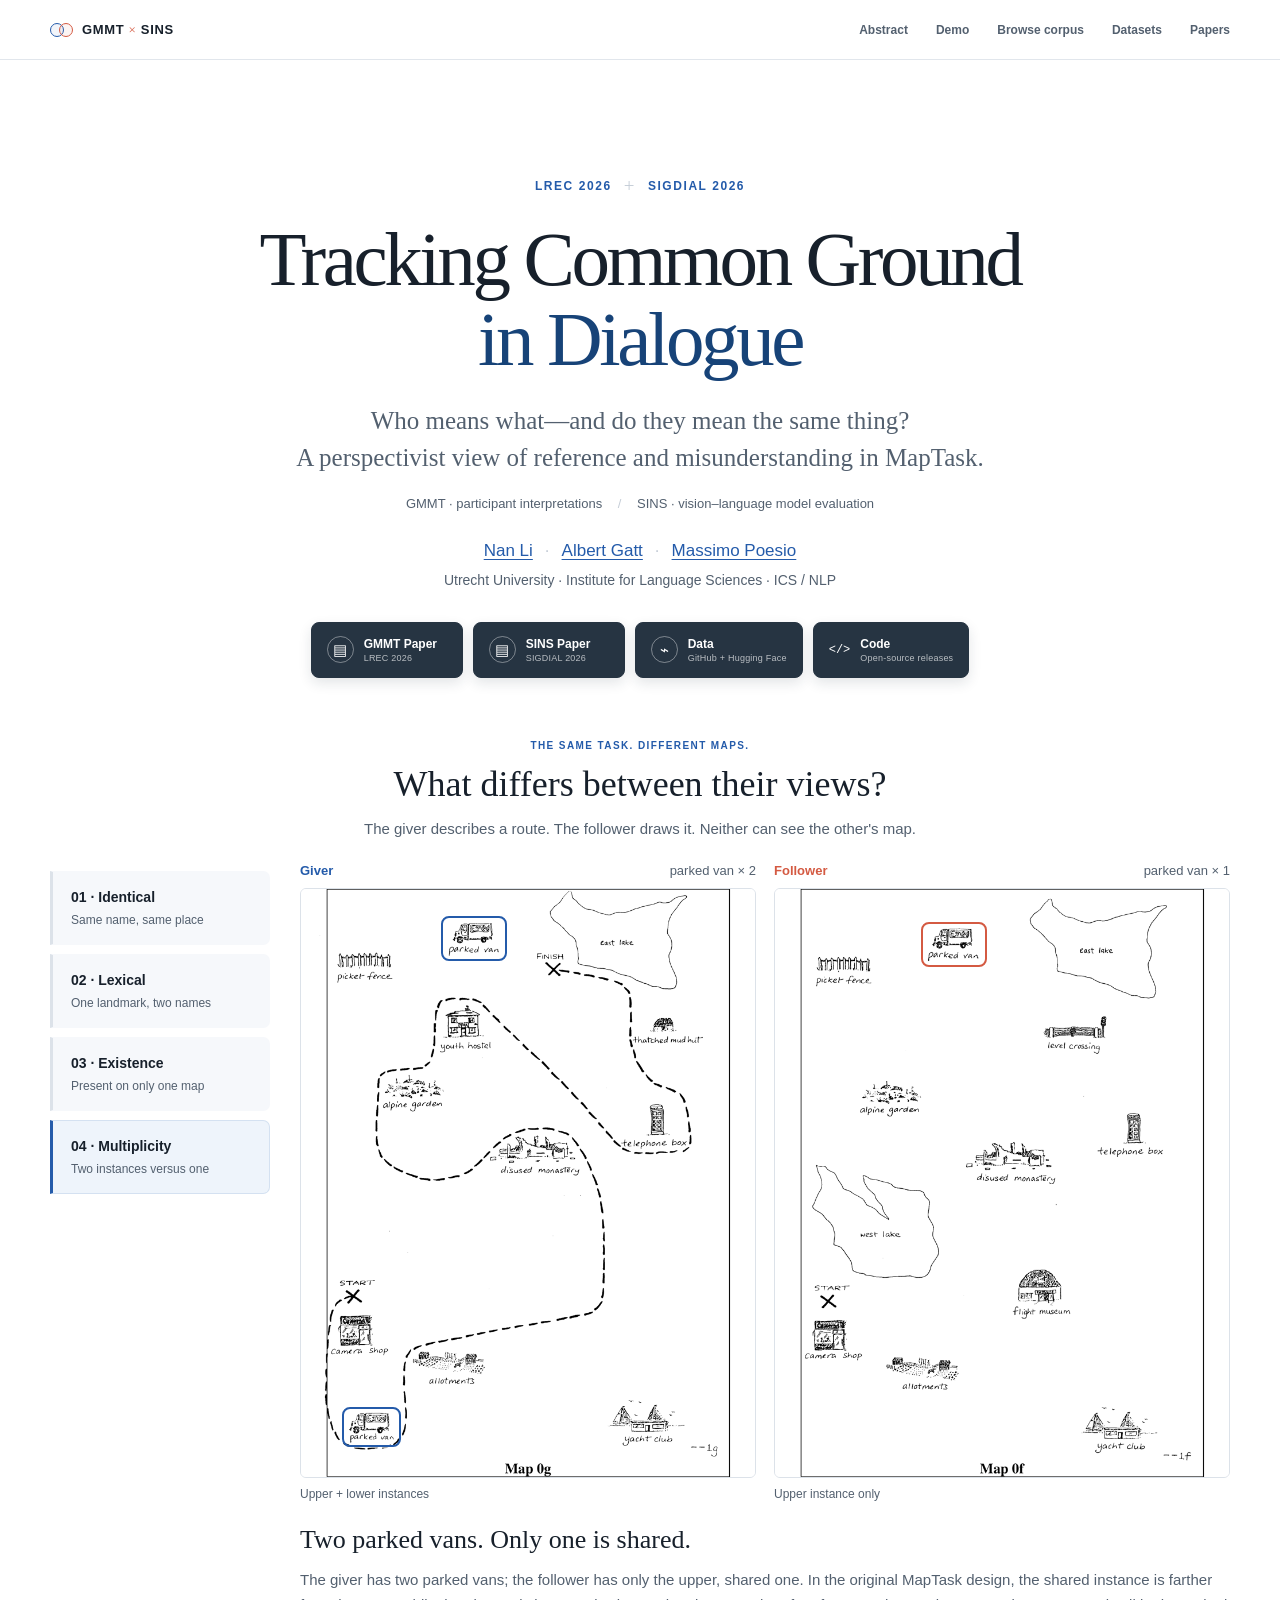
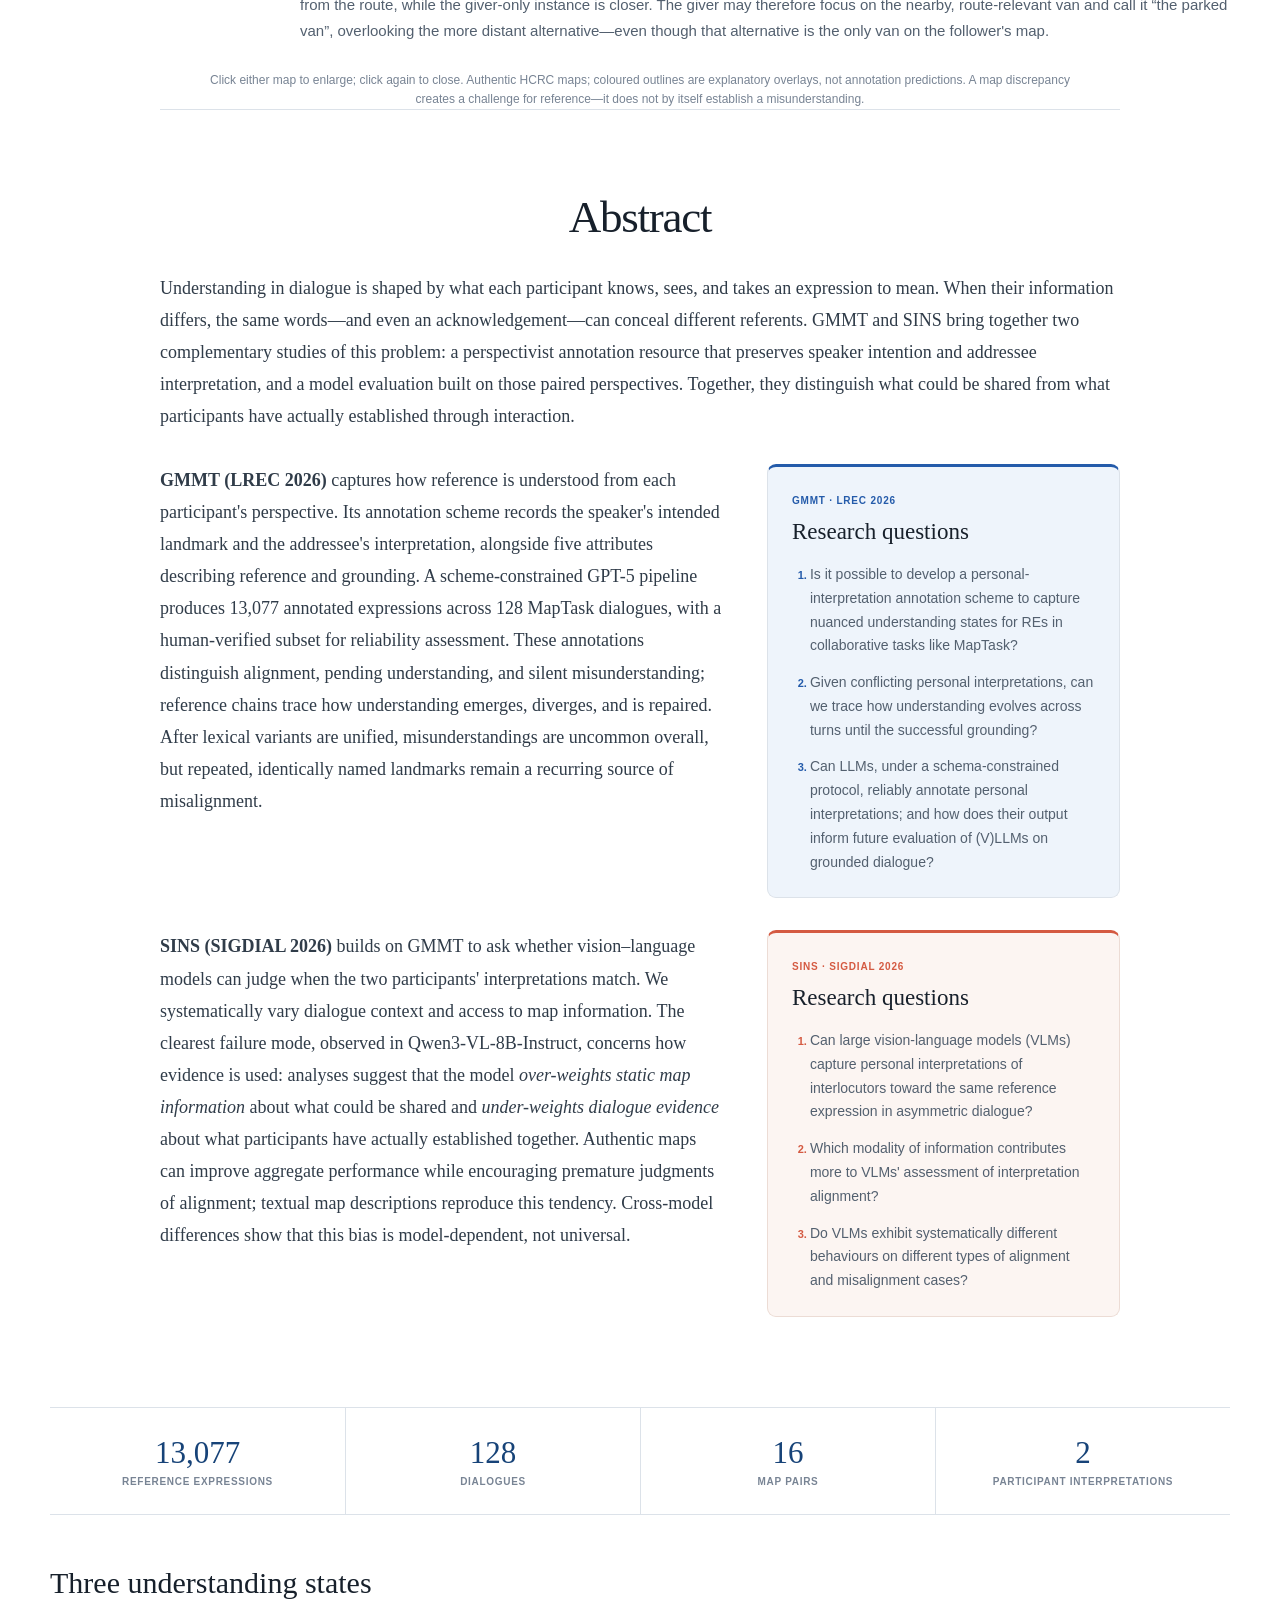
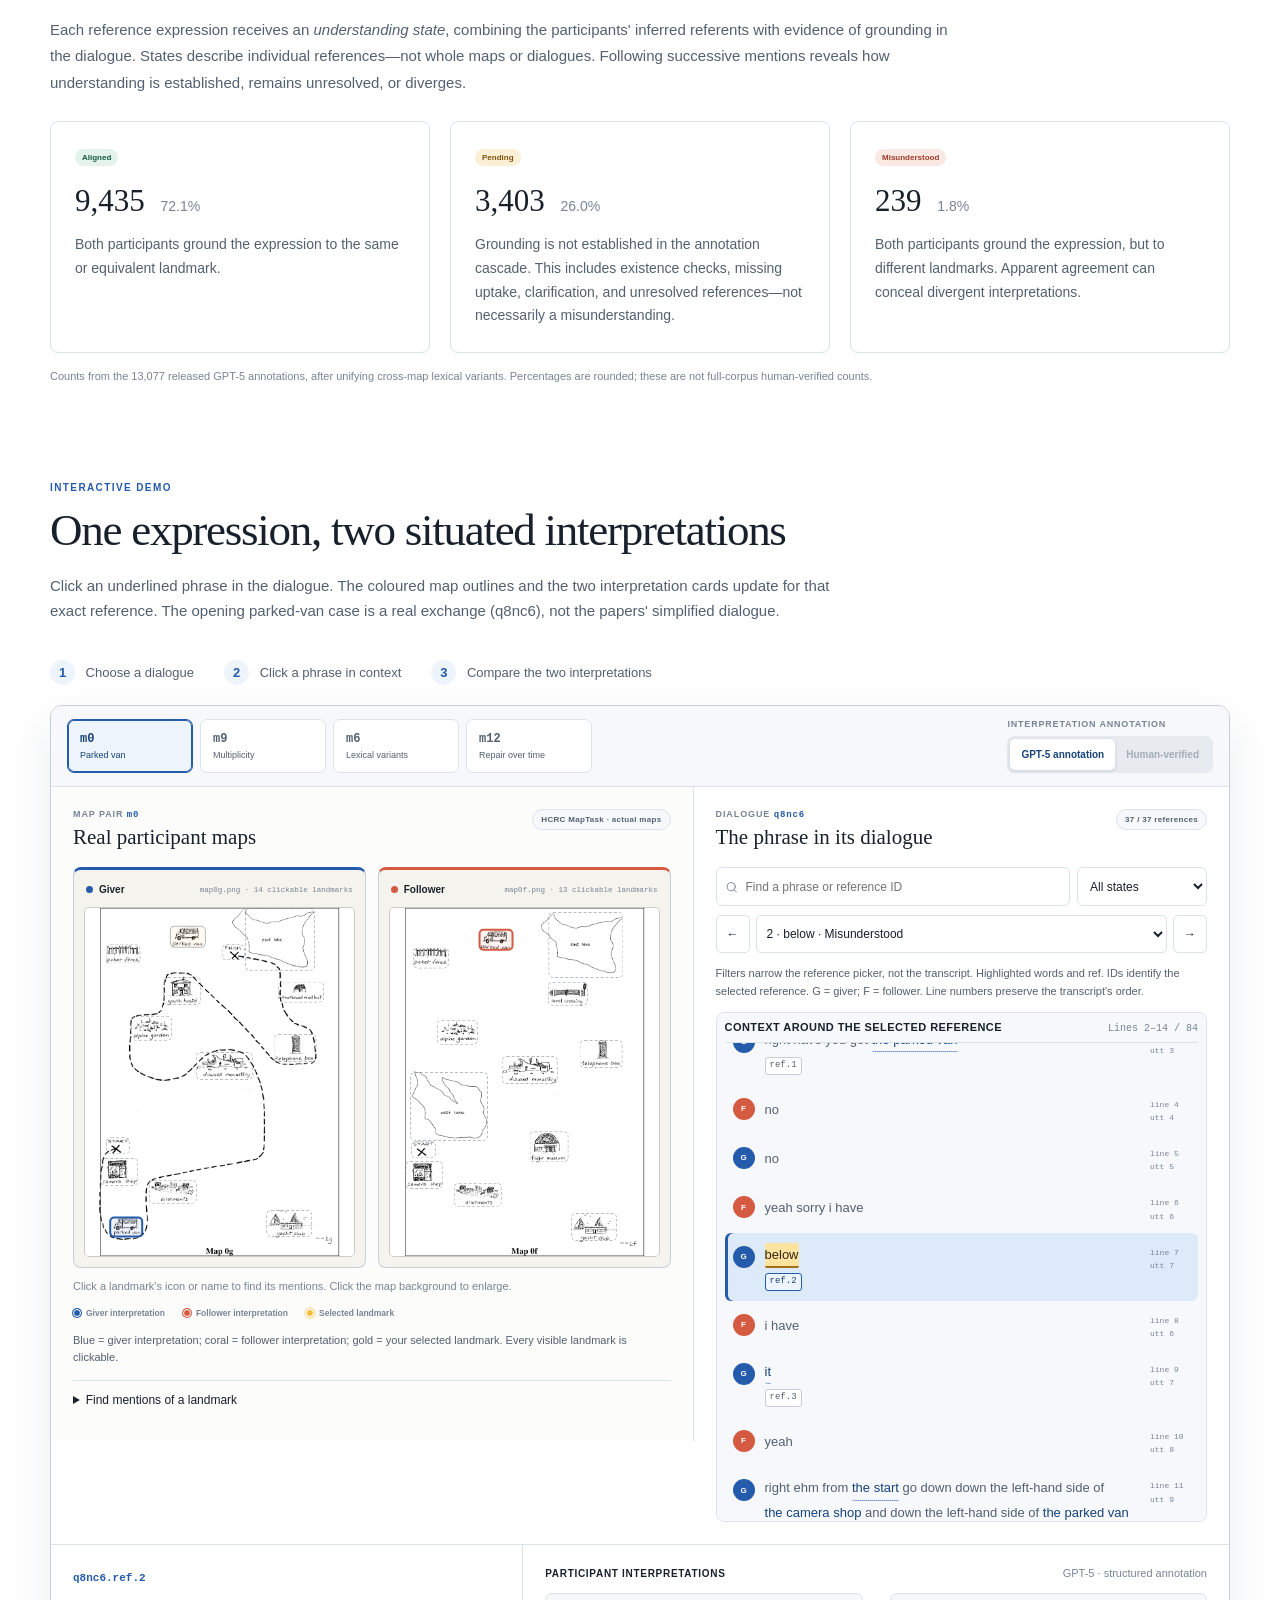
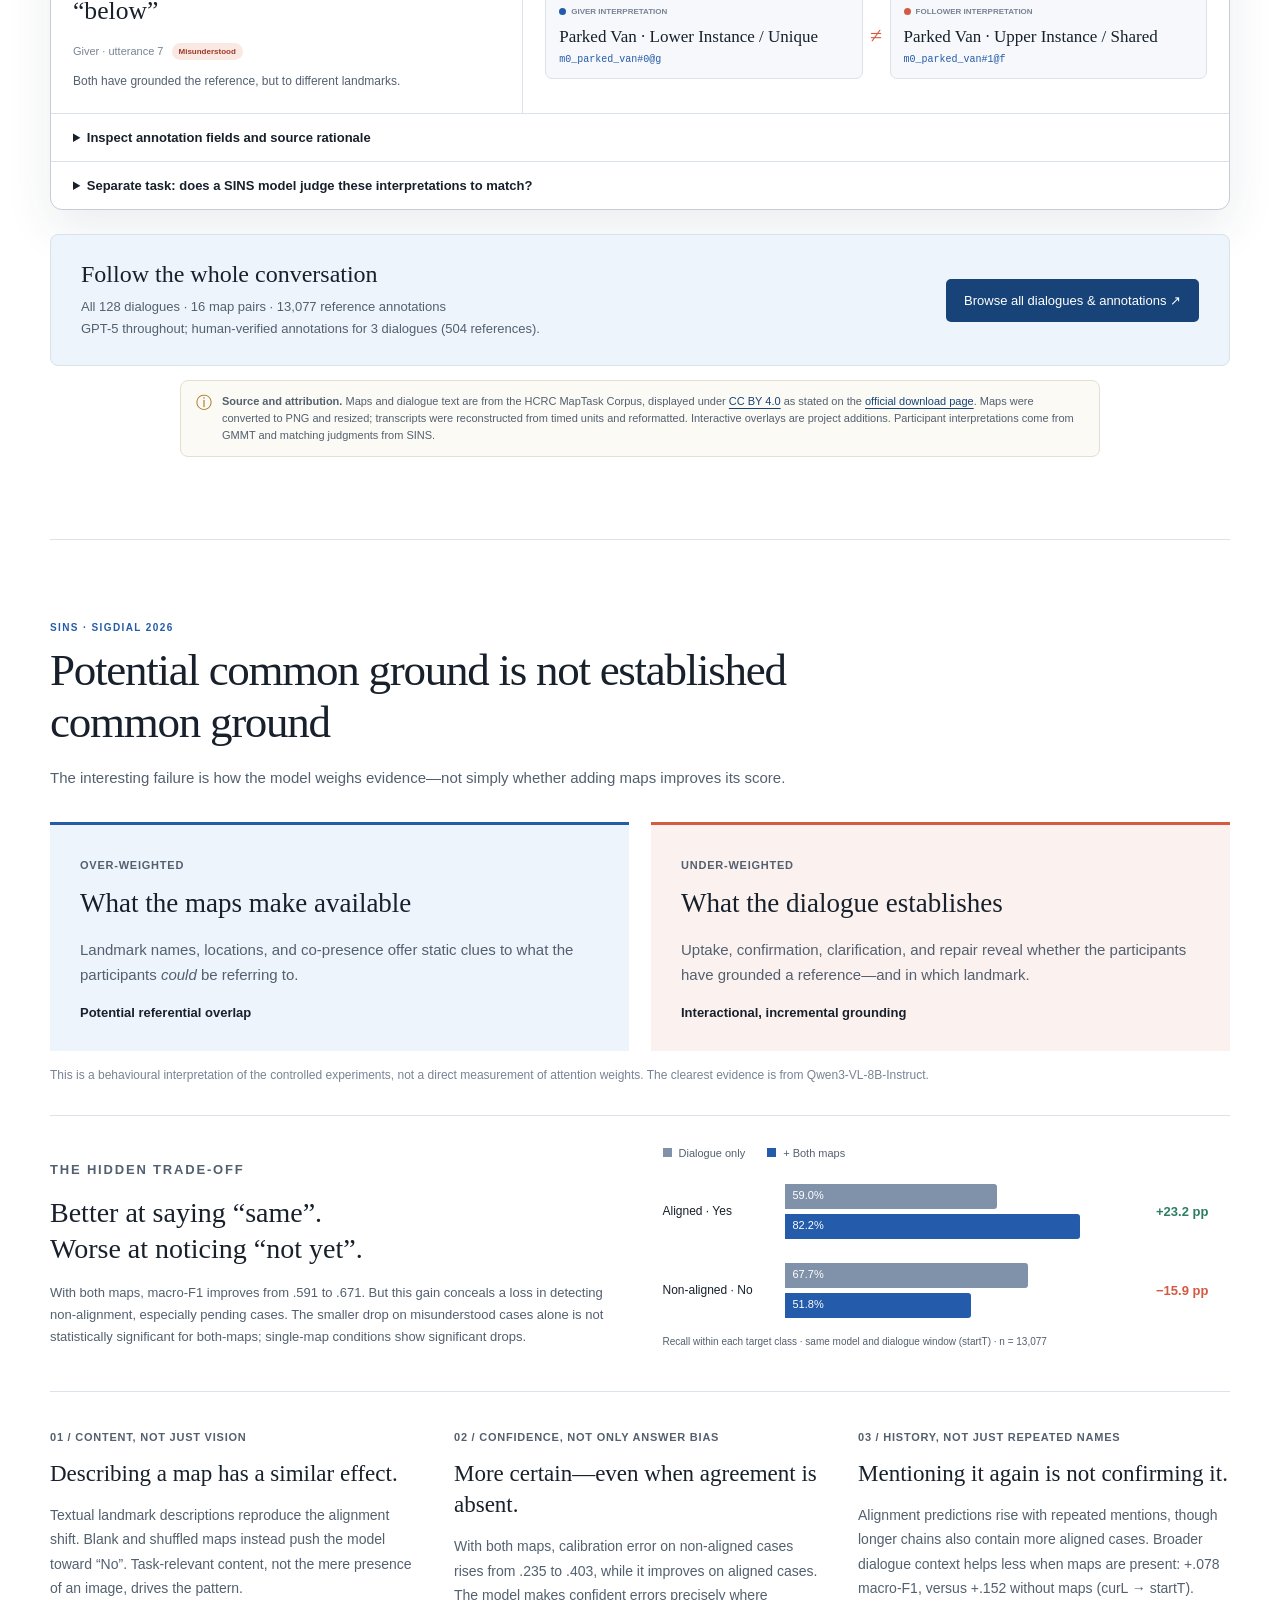
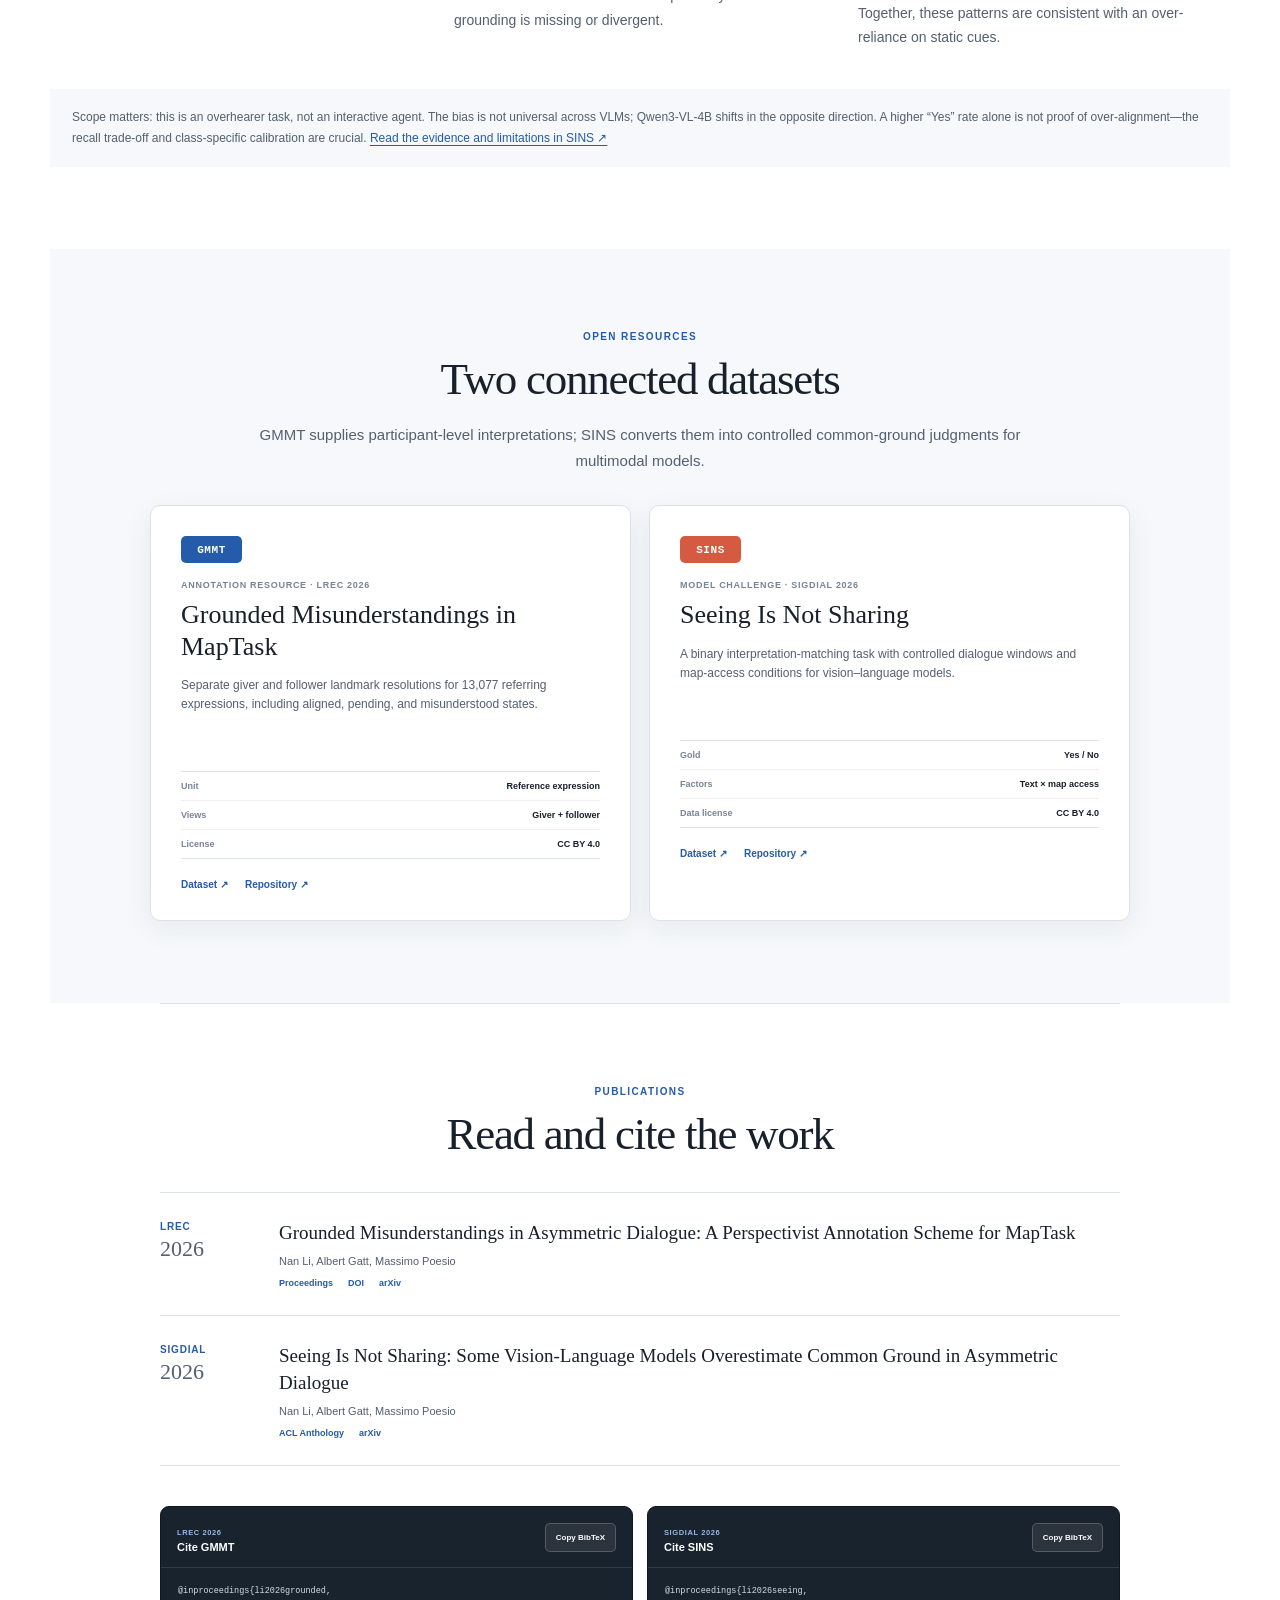
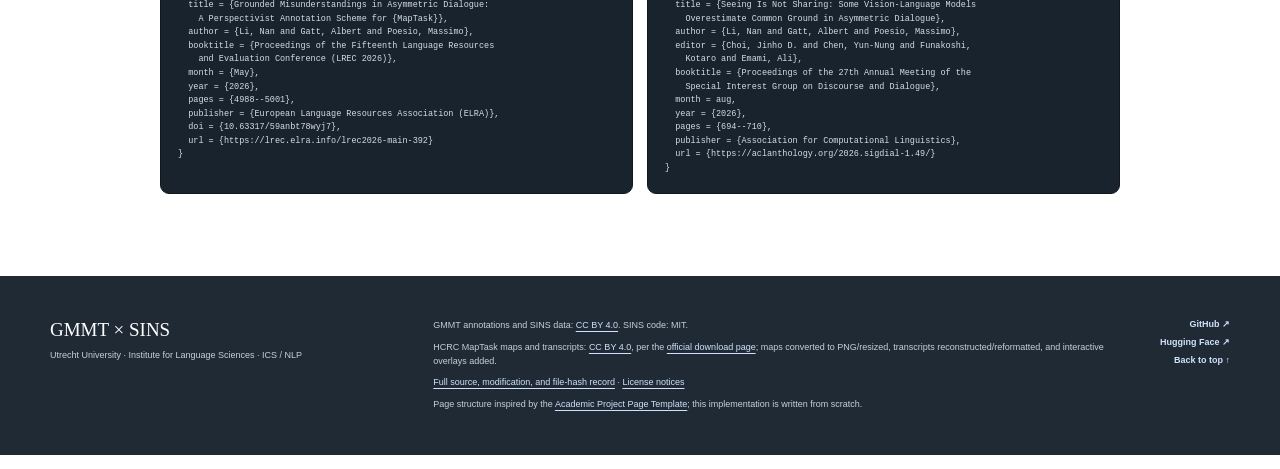
==== commit f7844815: "Use verbatim research questions from both papers" ====
--- a/index.html
+++ b/index.html
@@ -162,8 +162,9 @@
             <span>GMMT · LREC 2026</span>
             <h3 id="gmmt-questions-title">Research questions</h3>
             <ol>
-              <li>How can we capture each participant's interpretation of a referring expression?</li>
-              <li>How do these interpretations diverge and become aligned as dialogue unfolds?</li>
+              <li>Is it possible to develop a personal-interpretation annotation scheme to capture nuanced understanding states for REs in collaborative tasks like MapTask?</li>
+              <li>Given conflicting personal interpretations, can we trace how understanding evolves across turns until the successful grounding?</li>
+              <li>Can LLMs, under a schema-constrained protocol, reliably annotate personal interpretations; and how does their output inform future evaluation of (V)LLMs on grounded dialogue?</li>
             </ol>
           </aside>
           <p>
@@ -173,8 +174,9 @@
             <span>SINS · SIGDIAL 2026</span>
             <h3 id="sins-questions-title">Research questions</h3>
             <ol>
-              <li>Can models distinguish possible referential overlap from established common ground?</li>
-              <li>How do they weigh map information against evidence from the dialogue?</li>
+              <li>Can large vision-language models (VLMs) capture personal interpretations of interlocutors toward the same reference expression in asymmetric dialogue?</li>
+              <li>Which modality of information contributes more to VLMs' assessment of interpretation alignment?</li>
+              <li>Do VLMs exhibit systematically different behaviours on different types of alignment and misalignment cases?</li>
             </ol>
           </aside>
         </div>
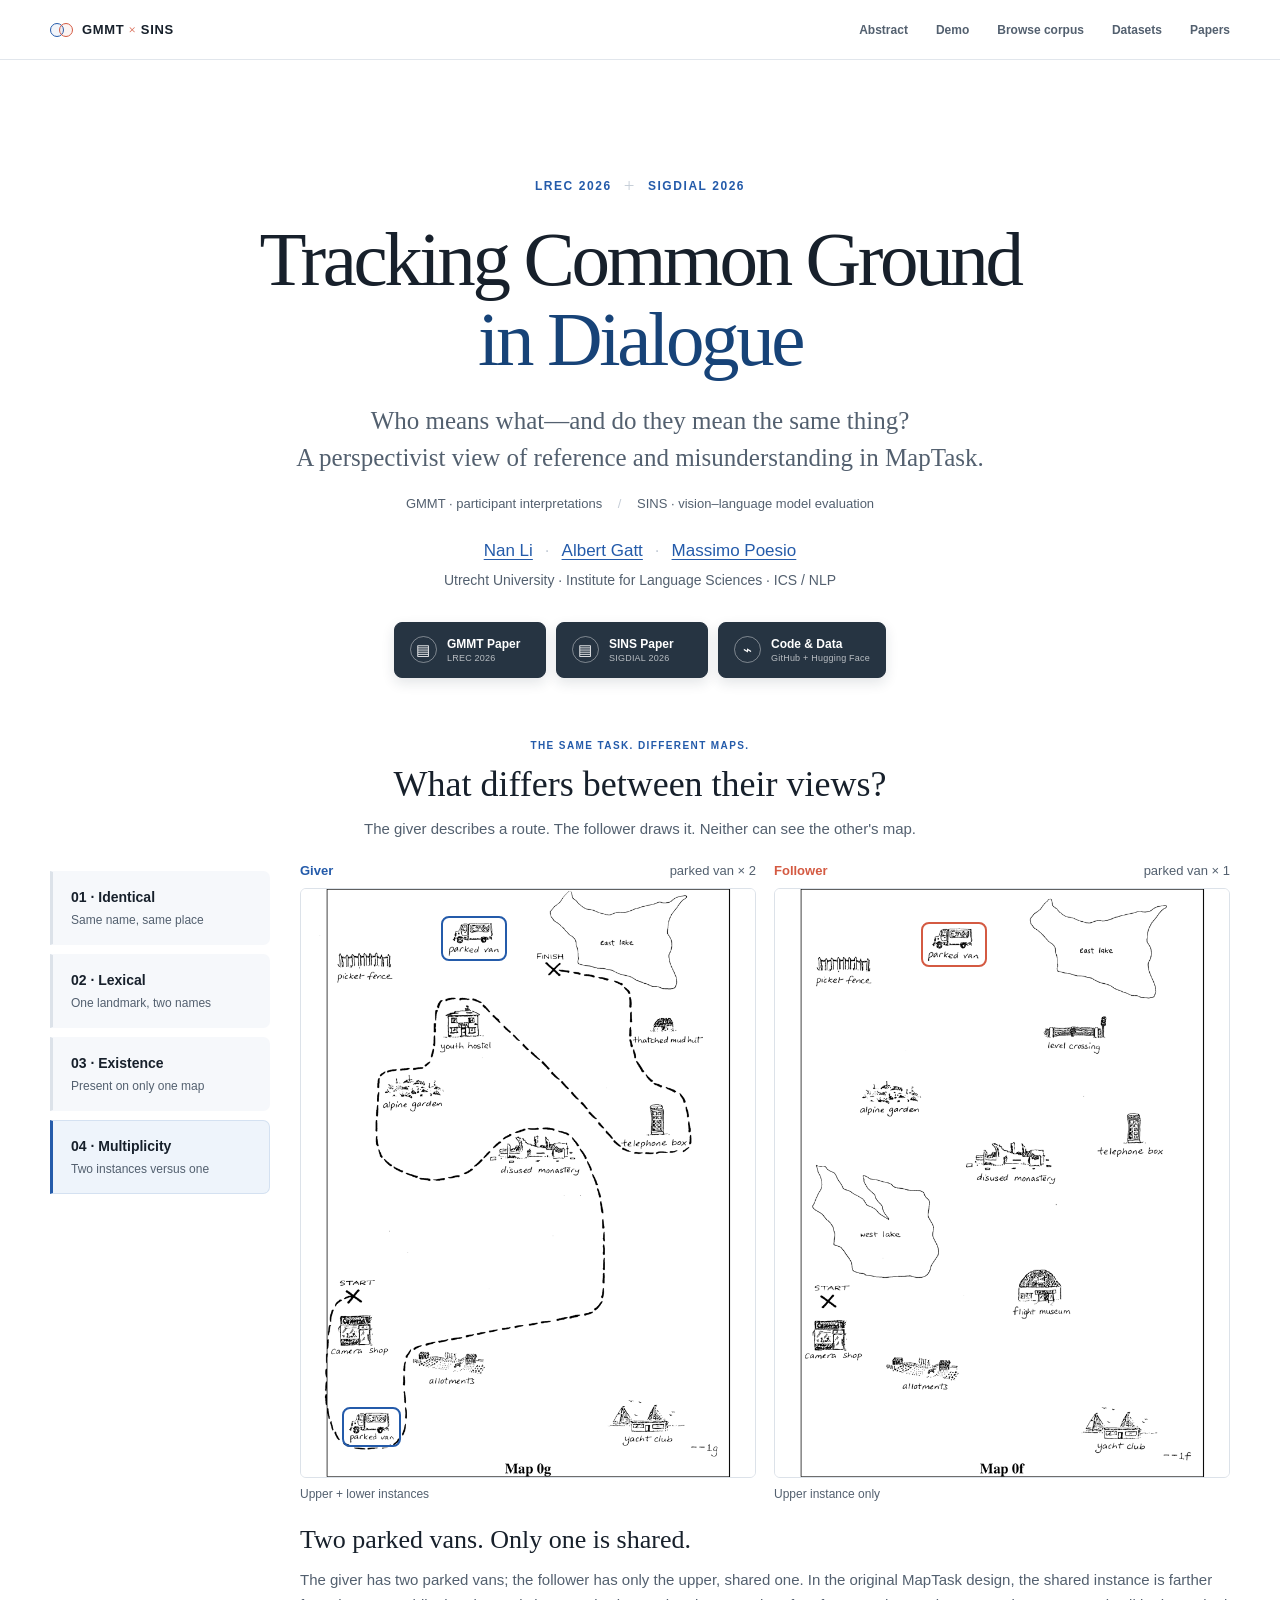
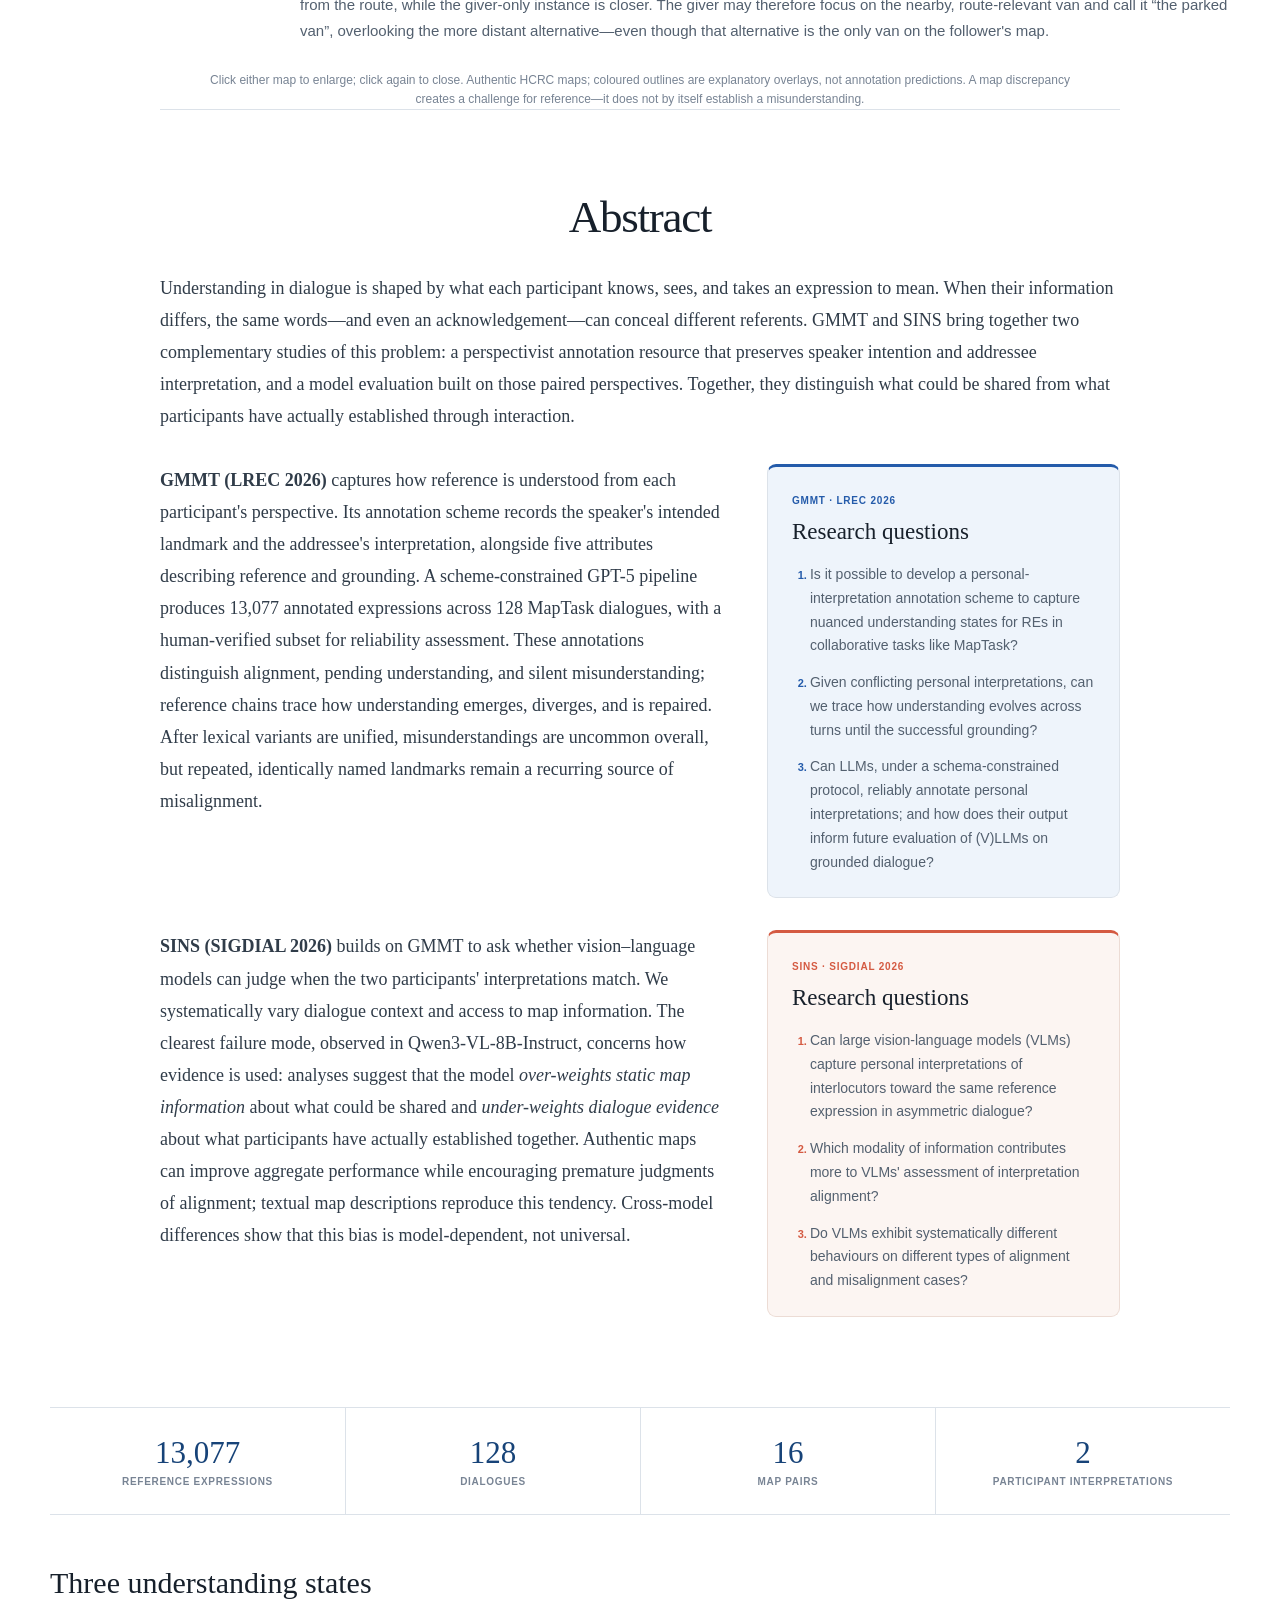
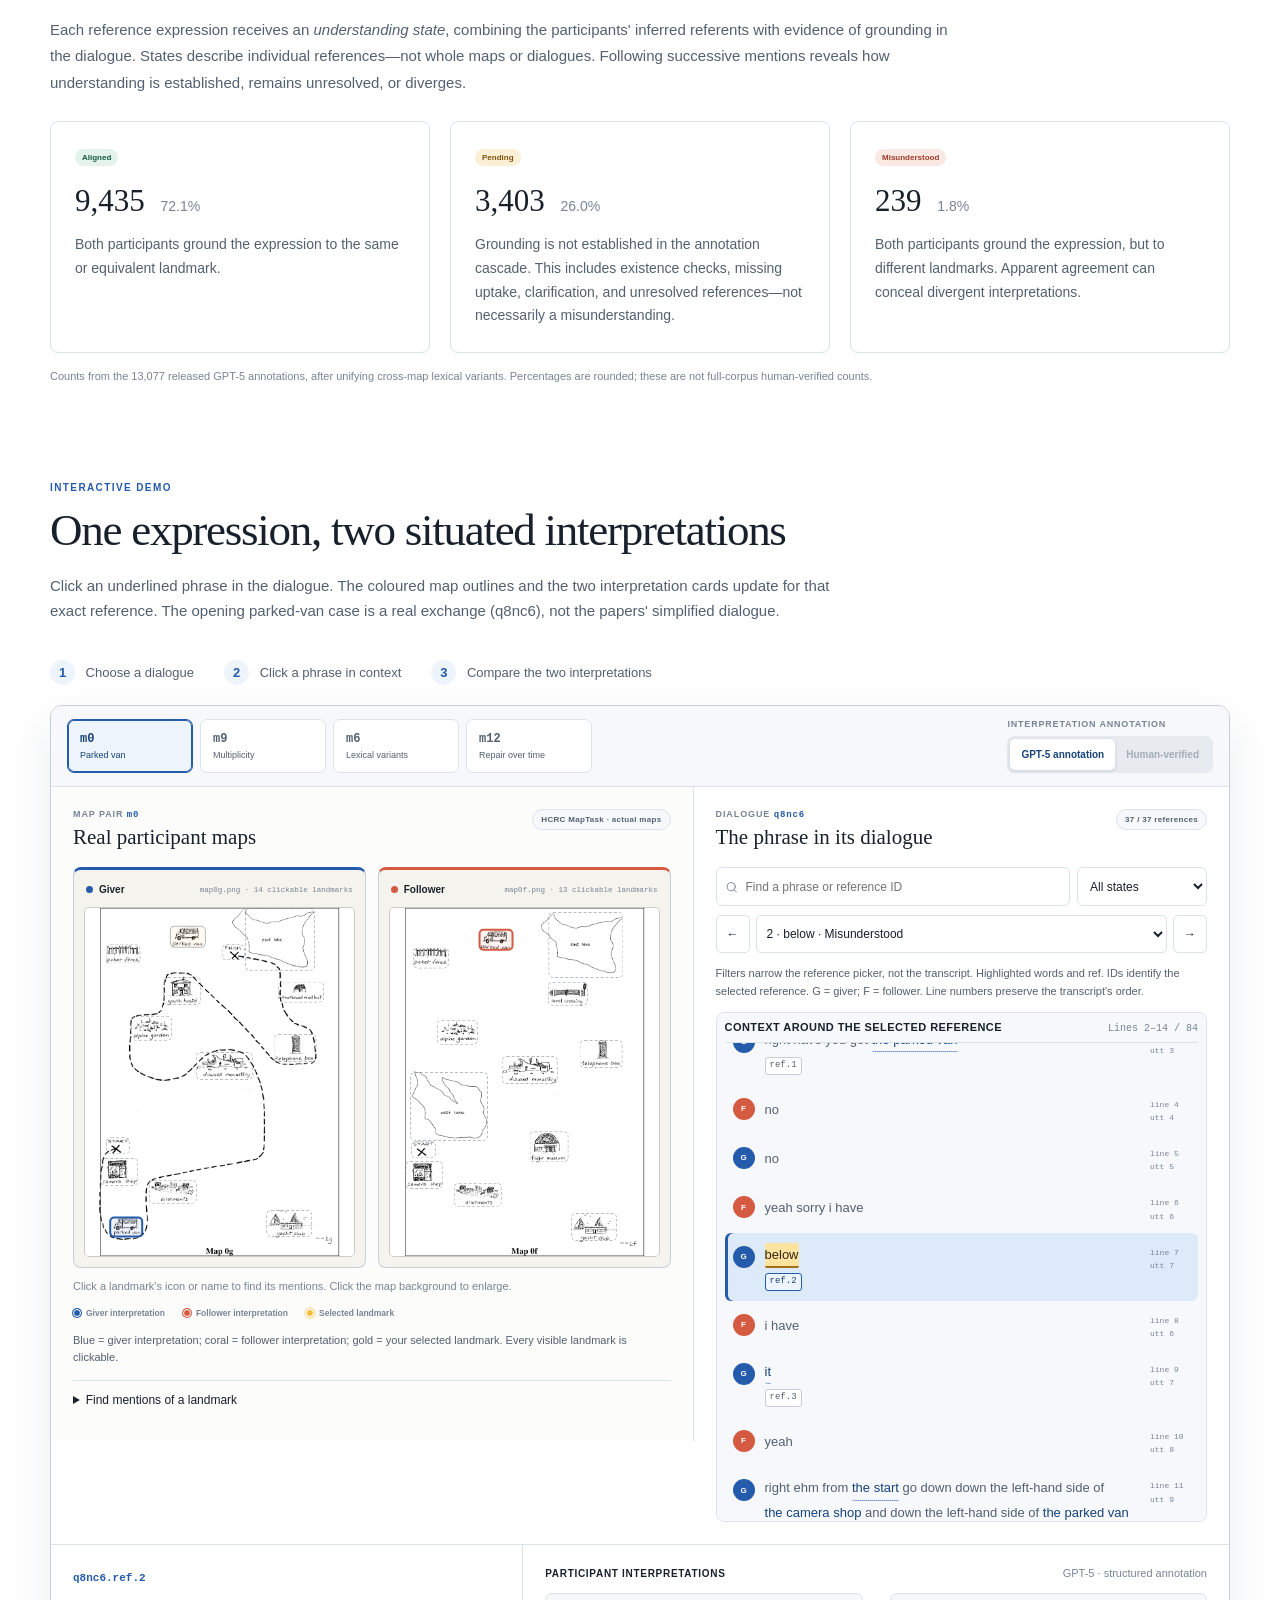
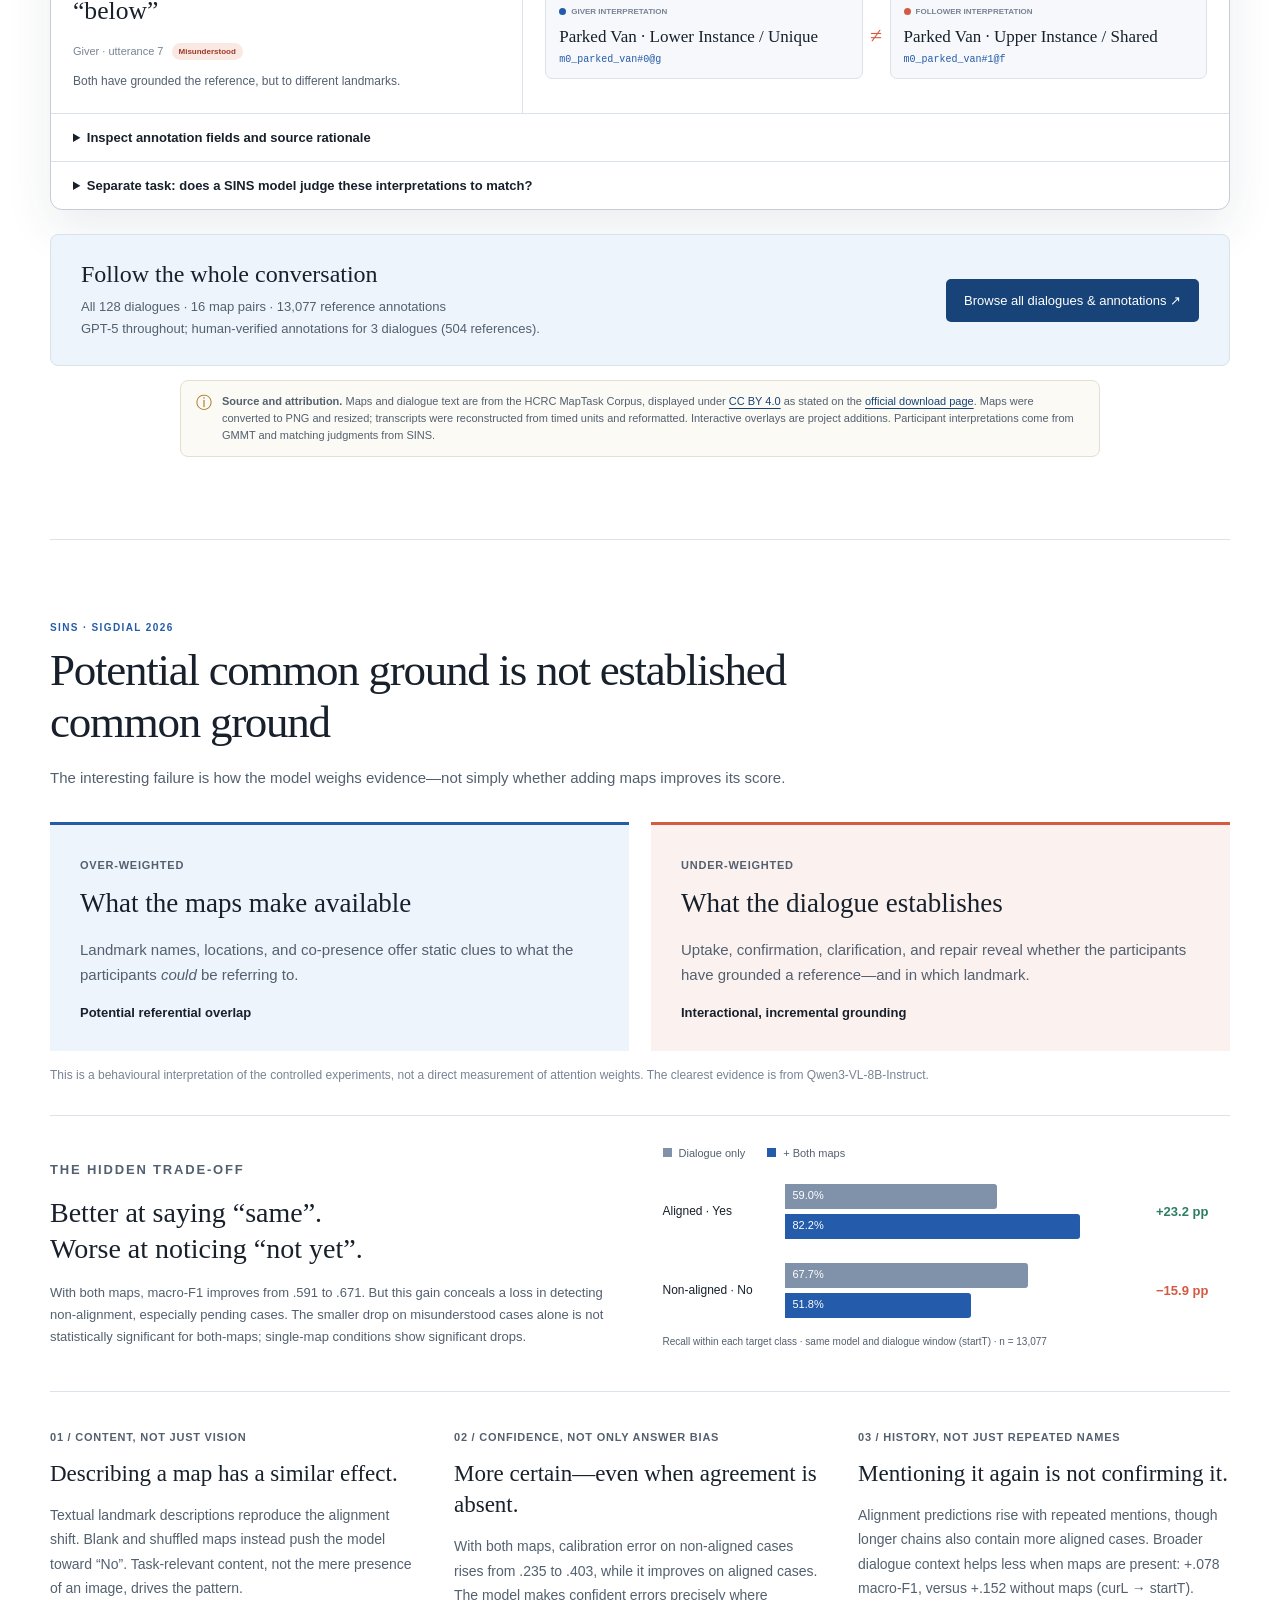
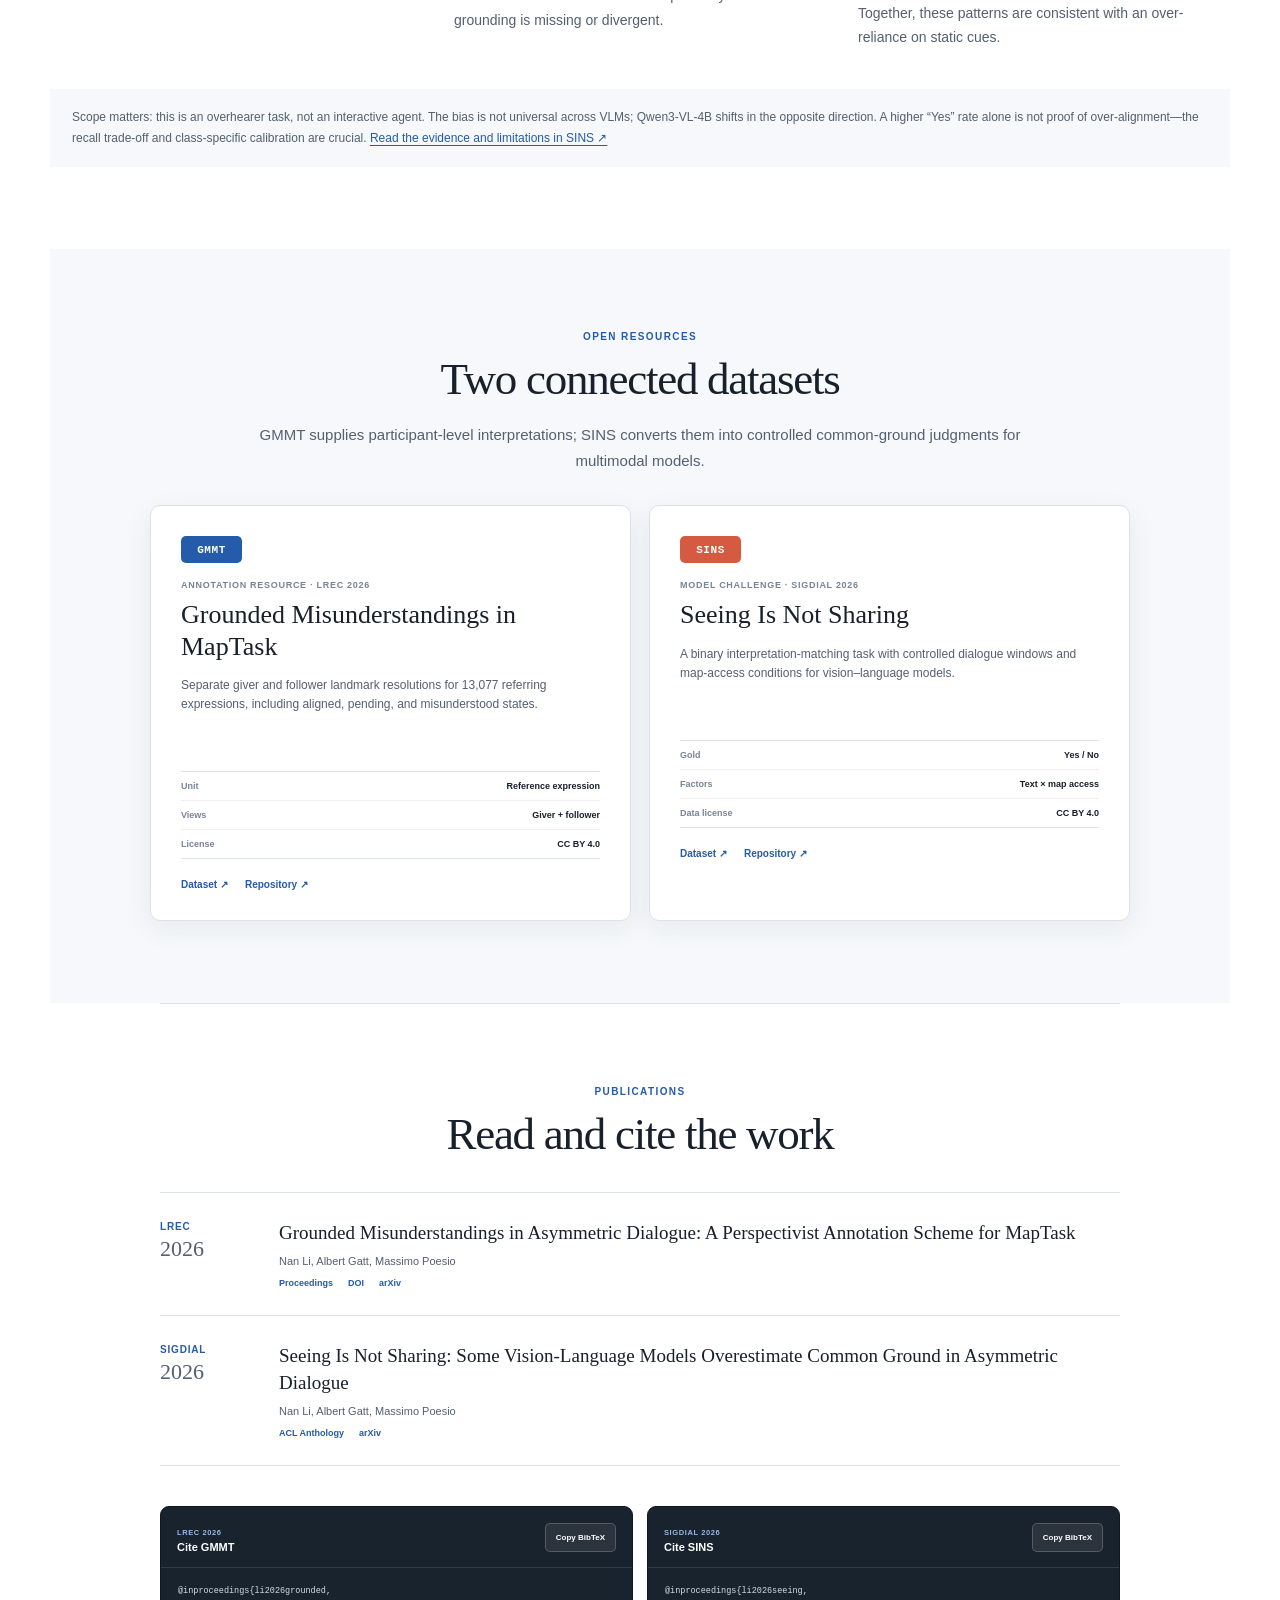
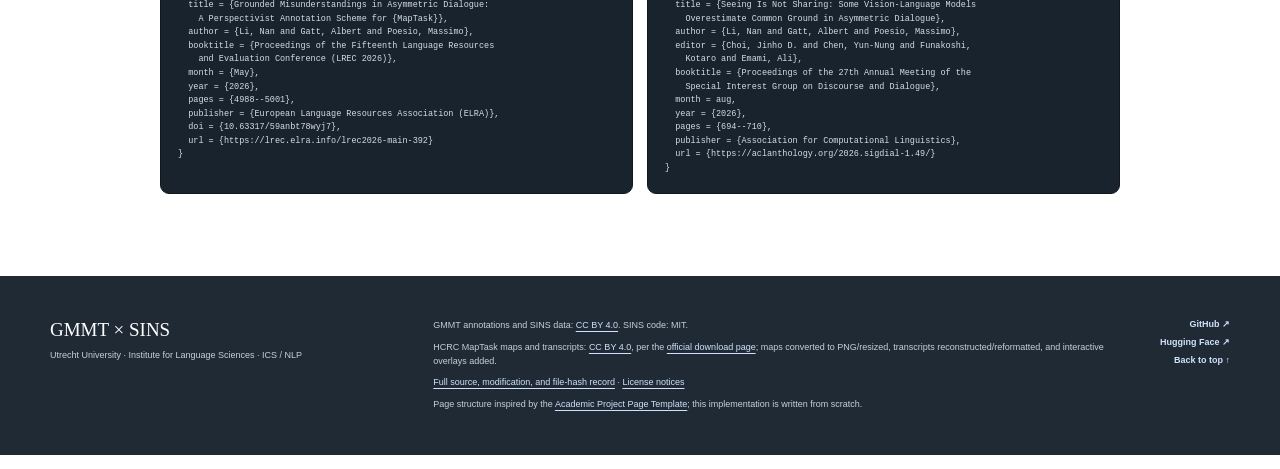
==== commit 87480d03: "Combine top-level code and data resource links" ====
--- a/index.html
+++ b/index.html
@@ -111,7 +111,7 @@
           <span>·</span>
           <a href="https://albertgatt.github.io/" target="_blank" rel="noreferrer">Albert Gatt</a>
           <span>·</span>
-          <a href="https://www.uu.nl/staff/MPoesio" target="_blank" rel="noreferrer">Massimo Poesio</a>
+          <a href="http://massimopoesio.org/" target="_blank" rel="noreferrer">Massimo Poesio</a>
         </p>
         <p class="affiliation">Utrecht University · Institute for Language Sciences · ICS / NLP</p>
 
@@ -126,11 +126,7 @@
           </a>
           <a href="#datasets">
             <span class="resource-icon" aria-hidden="true">⌁</span>
-            <span><b>Data</b><small>GitHub + Hugging Face</small></span>
-          </a>
-          <a href="https://github.com/chnln" target="_blank" rel="noreferrer">
-            <span class="resource-icon code-icon" aria-hidden="true">&lt;/&gt;</span>
-            <span><b>Code</b><small>Open-source releases</small></span>
+            <span><b>Code &amp; Data</b><small>GitHub + Hugging Face</small></span>
           </a>
         </div>
       </section>
--- a/styles.css
+++ b/styles.css
@@ -310,14 +310,6 @@
   border-radius: 50%;
   font-family: var(--display);
   font-size: 15px;
-}
-
-.resource-icon.code-icon {
-  width: auto;
-  border: 0;
-  border-radius: 0;
-  font-family: var(--mono);
-  font-size: 12px;
 }
 
 .resource-buttons b,
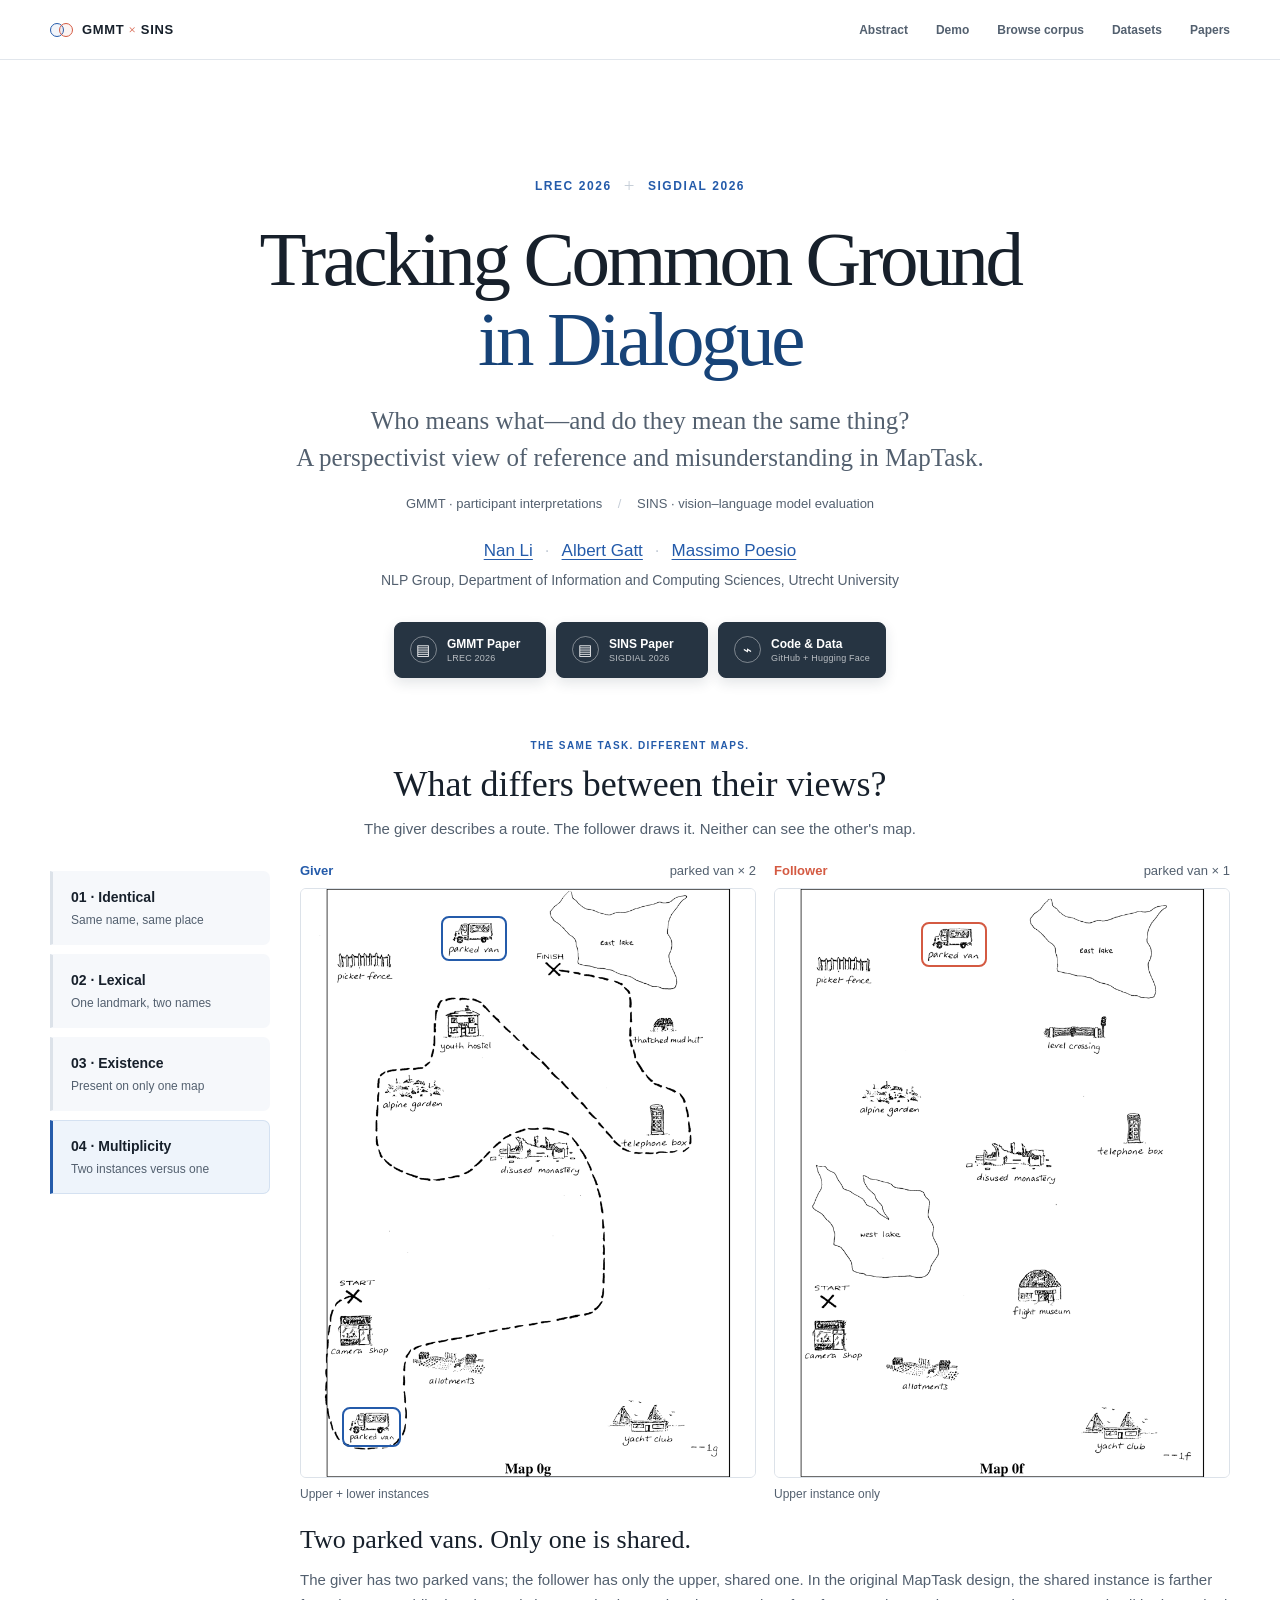
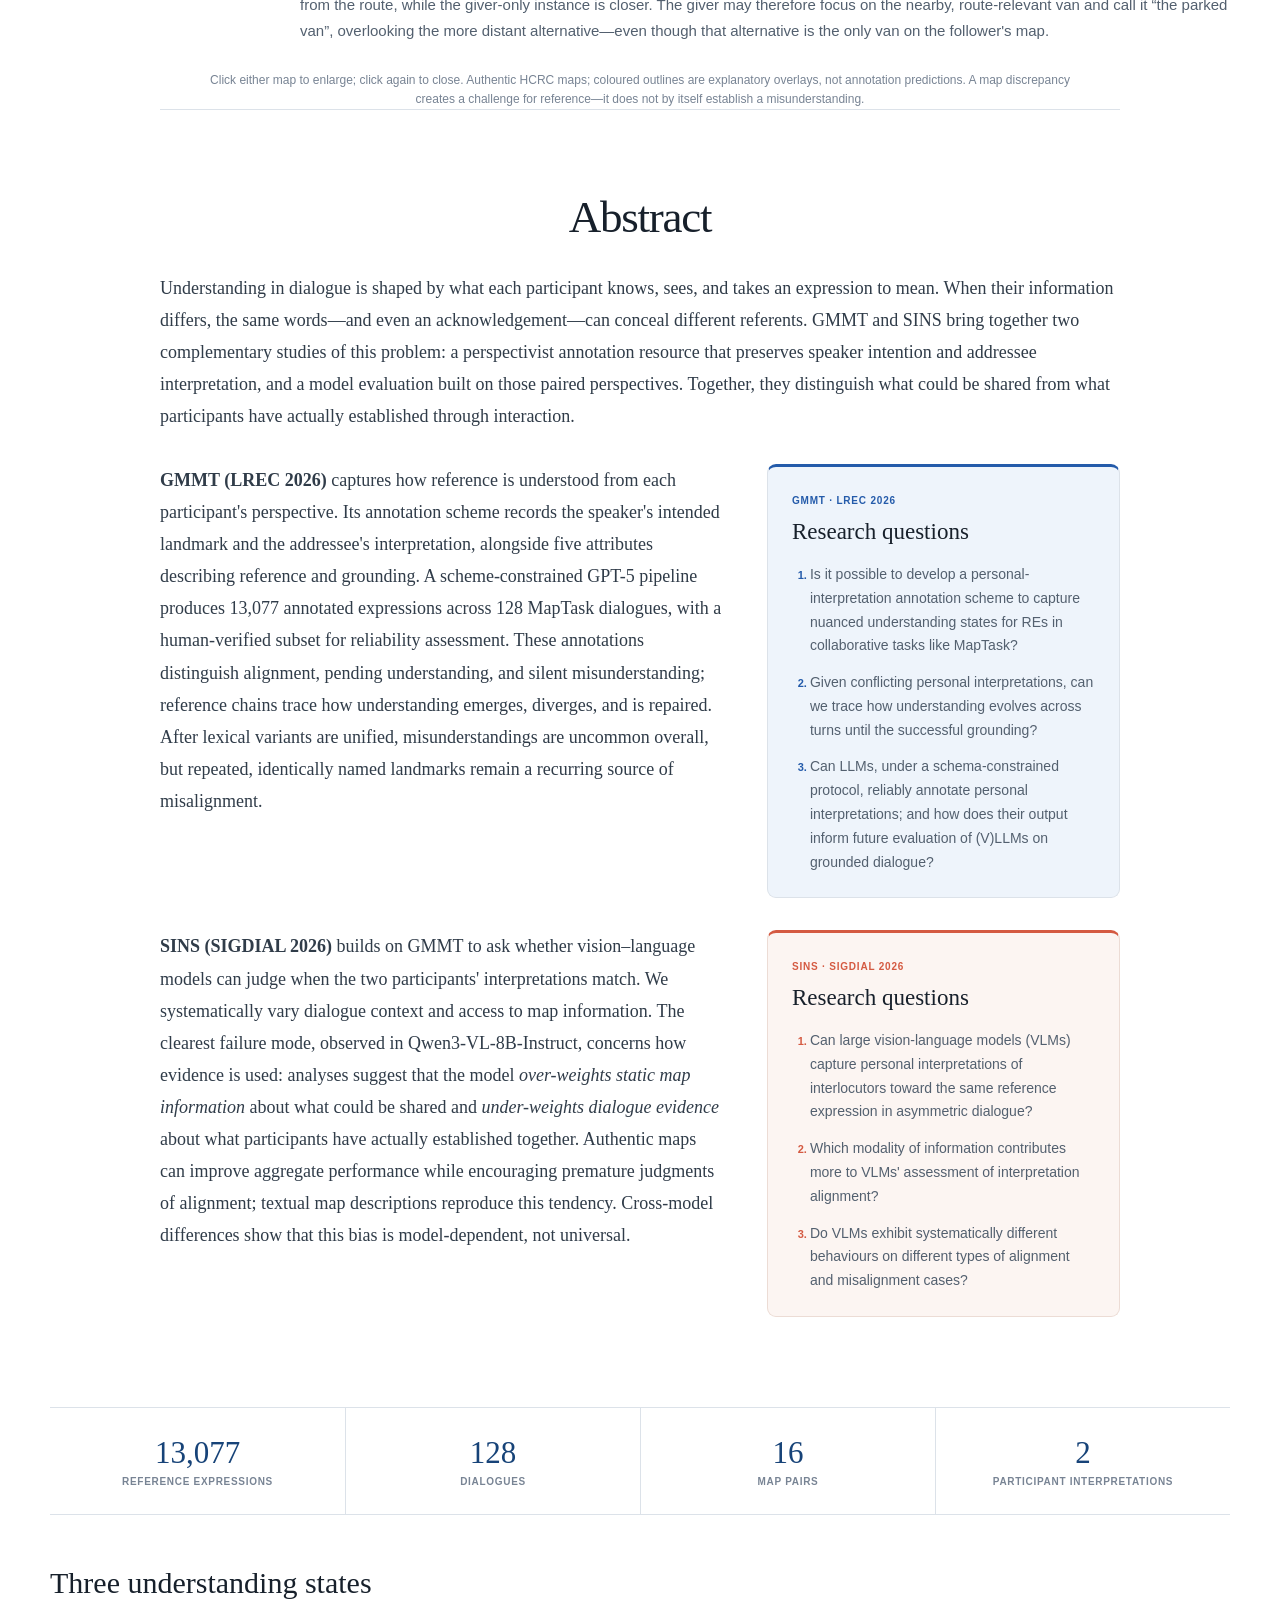
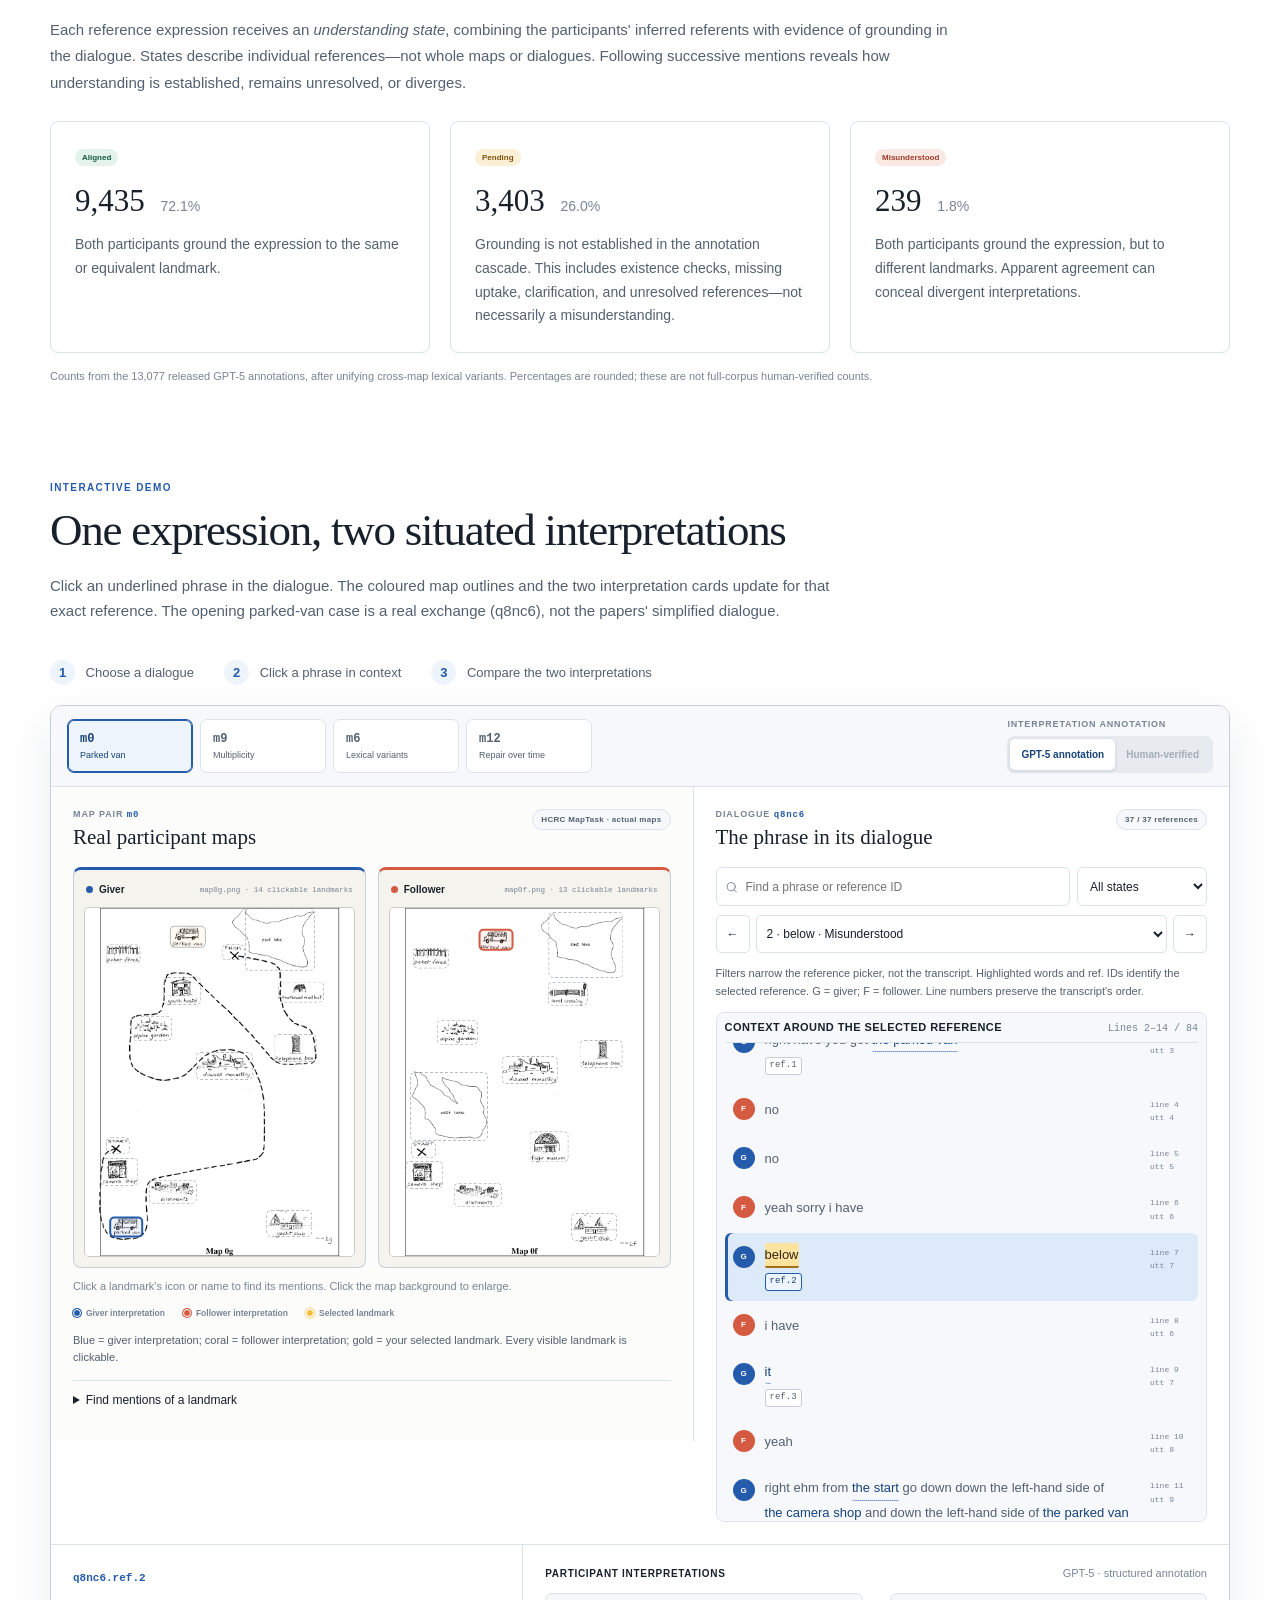
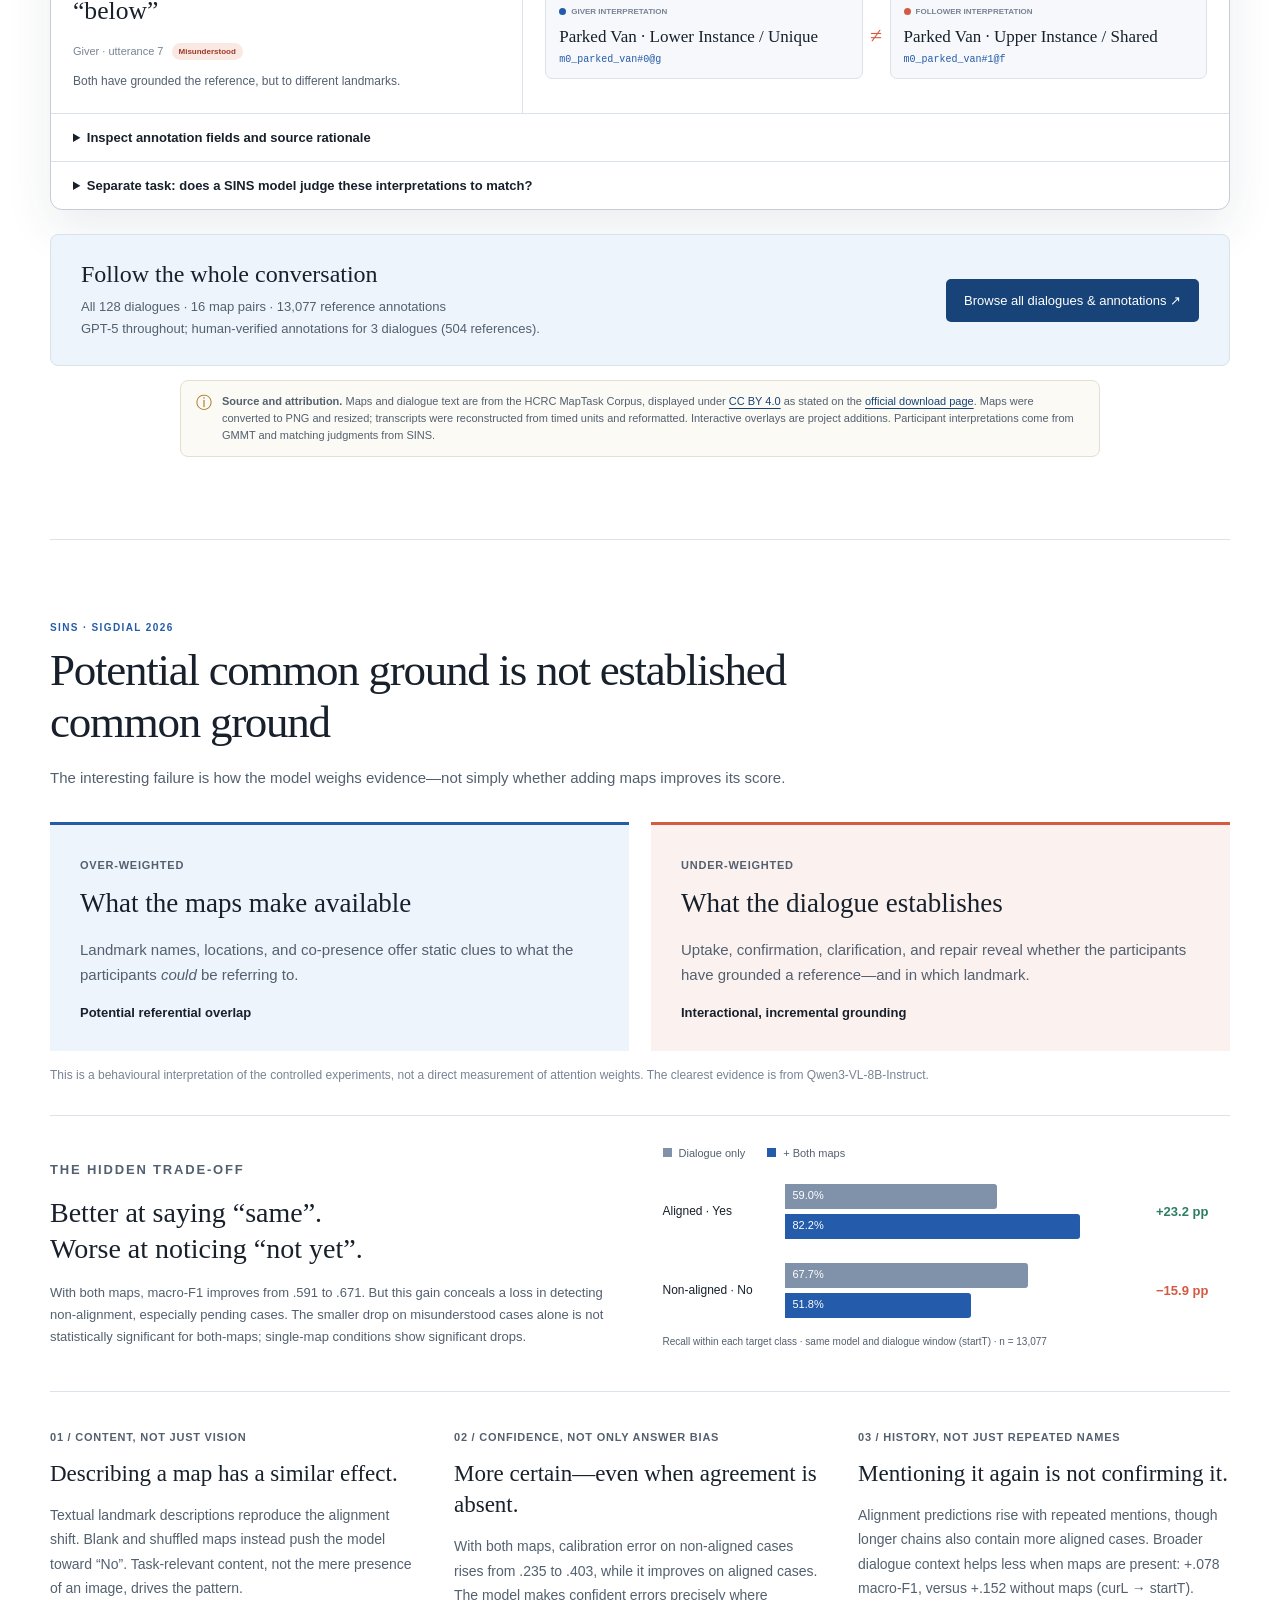
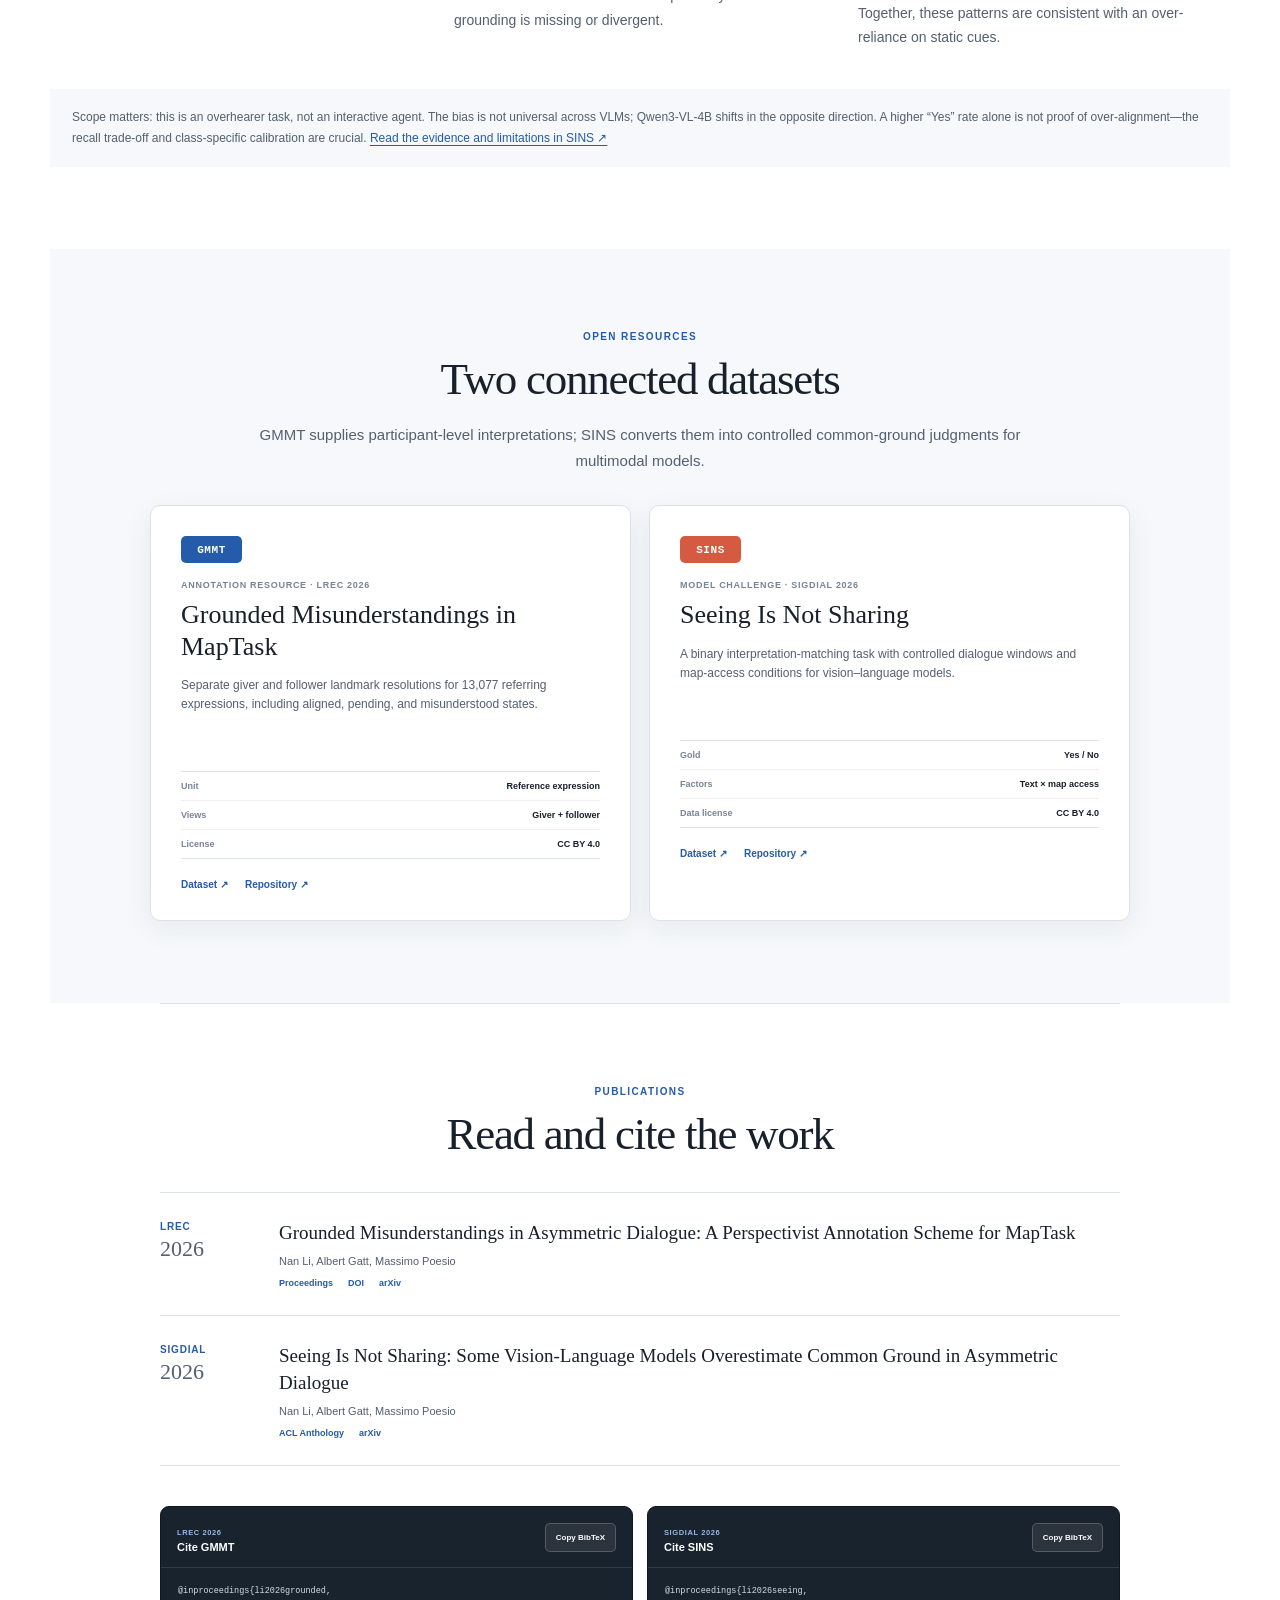
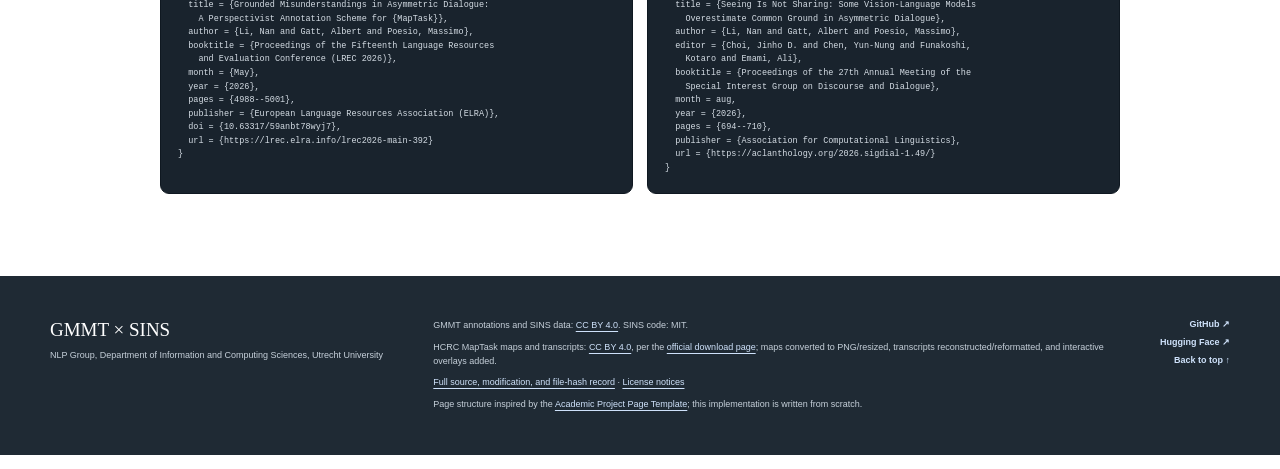
==== commit c33ac547: "Correct Utrecht NLP affiliation" ====
--- a/index.html
+++ b/index.html
@@ -69,7 +69,7 @@
           {
             "@type": "Dataset",
             "name": "Grounded Misunderstandings in MapTask (GMMT)",
-            "creator": { "@type": "Organization", "name": "Utrecht University" },
+            "creator": { "@type": "Organization", "name": "NLP Group, Department of Information and Computing Sciences, Utrecht University" },
             "license": "https://creativecommons.org/licenses/by/4.0/",
             "url": "https://huggingface.co/datasets/chnln/grounded-misunderstandings-in-maptask"
           }
@@ -113,7 +113,7 @@
           <span>·</span>
           <a href="http://massimopoesio.org/" target="_blank" rel="noreferrer">Massimo Poesio</a>
         </p>
-        <p class="affiliation">Utrecht University · Institute for Language Sciences · ICS / NLP</p>
+        <p class="affiliation">NLP Group, Department of Information and Computing Sciences, Utrecht University</p>
 
         <div class="resource-buttons" aria-label="Project resources">
           <a href="https://lrec.elra.info/lrec2026-main-392" target="_blank" rel="noreferrer">
@@ -491,7 +491,7 @@
       <div class="footer-inner page-width">
         <div>
           <strong>GMMT × SINS</strong>
-          <p>Utrecht University · Institute for Language Sciences · ICS / NLP</p>
+          <p>NLP Group, Department of Information and Computing Sciences, Utrecht University</p>
         </div>
         <div class="footer-notes">
           <p>GMMT annotations and SINS data: <a href="https://creativecommons.org/licenses/by/4.0/" target="_blank" rel="noreferrer">CC BY 4.0</a>. SINS code: MIT.</p>
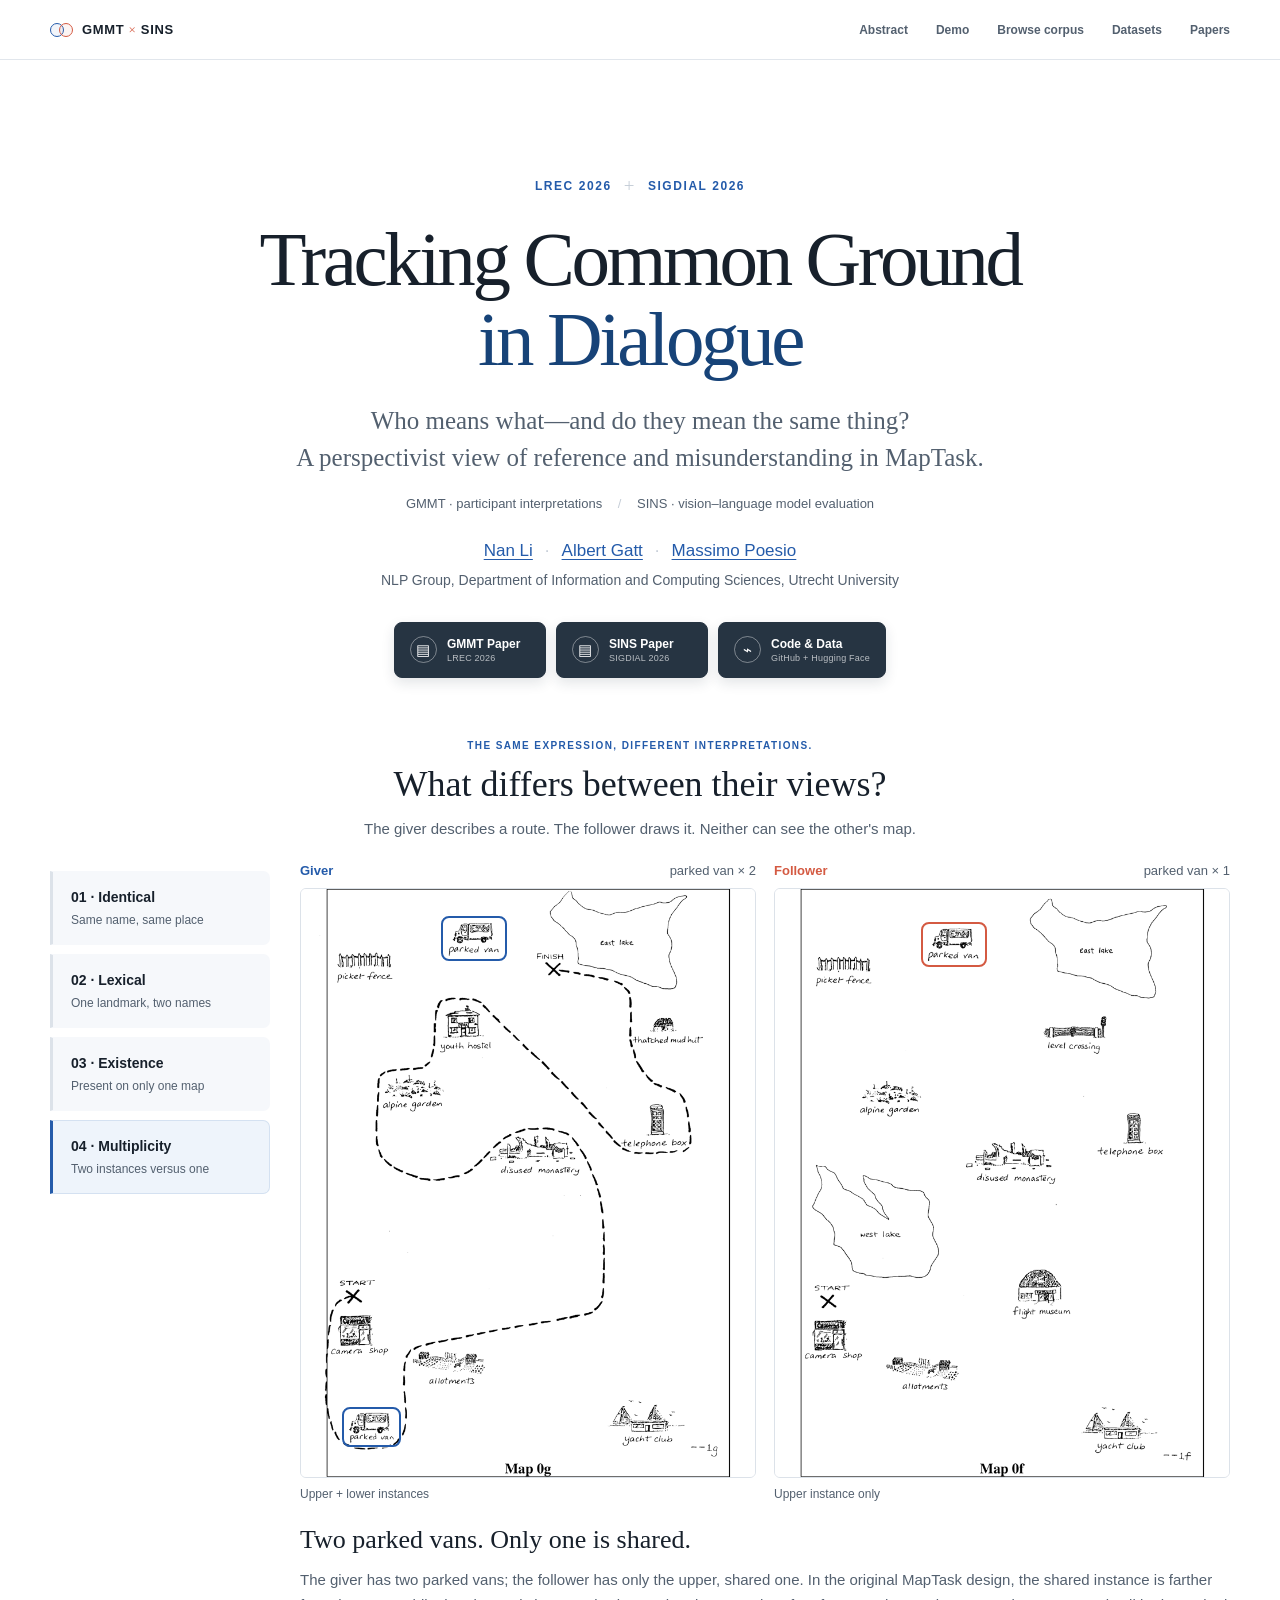
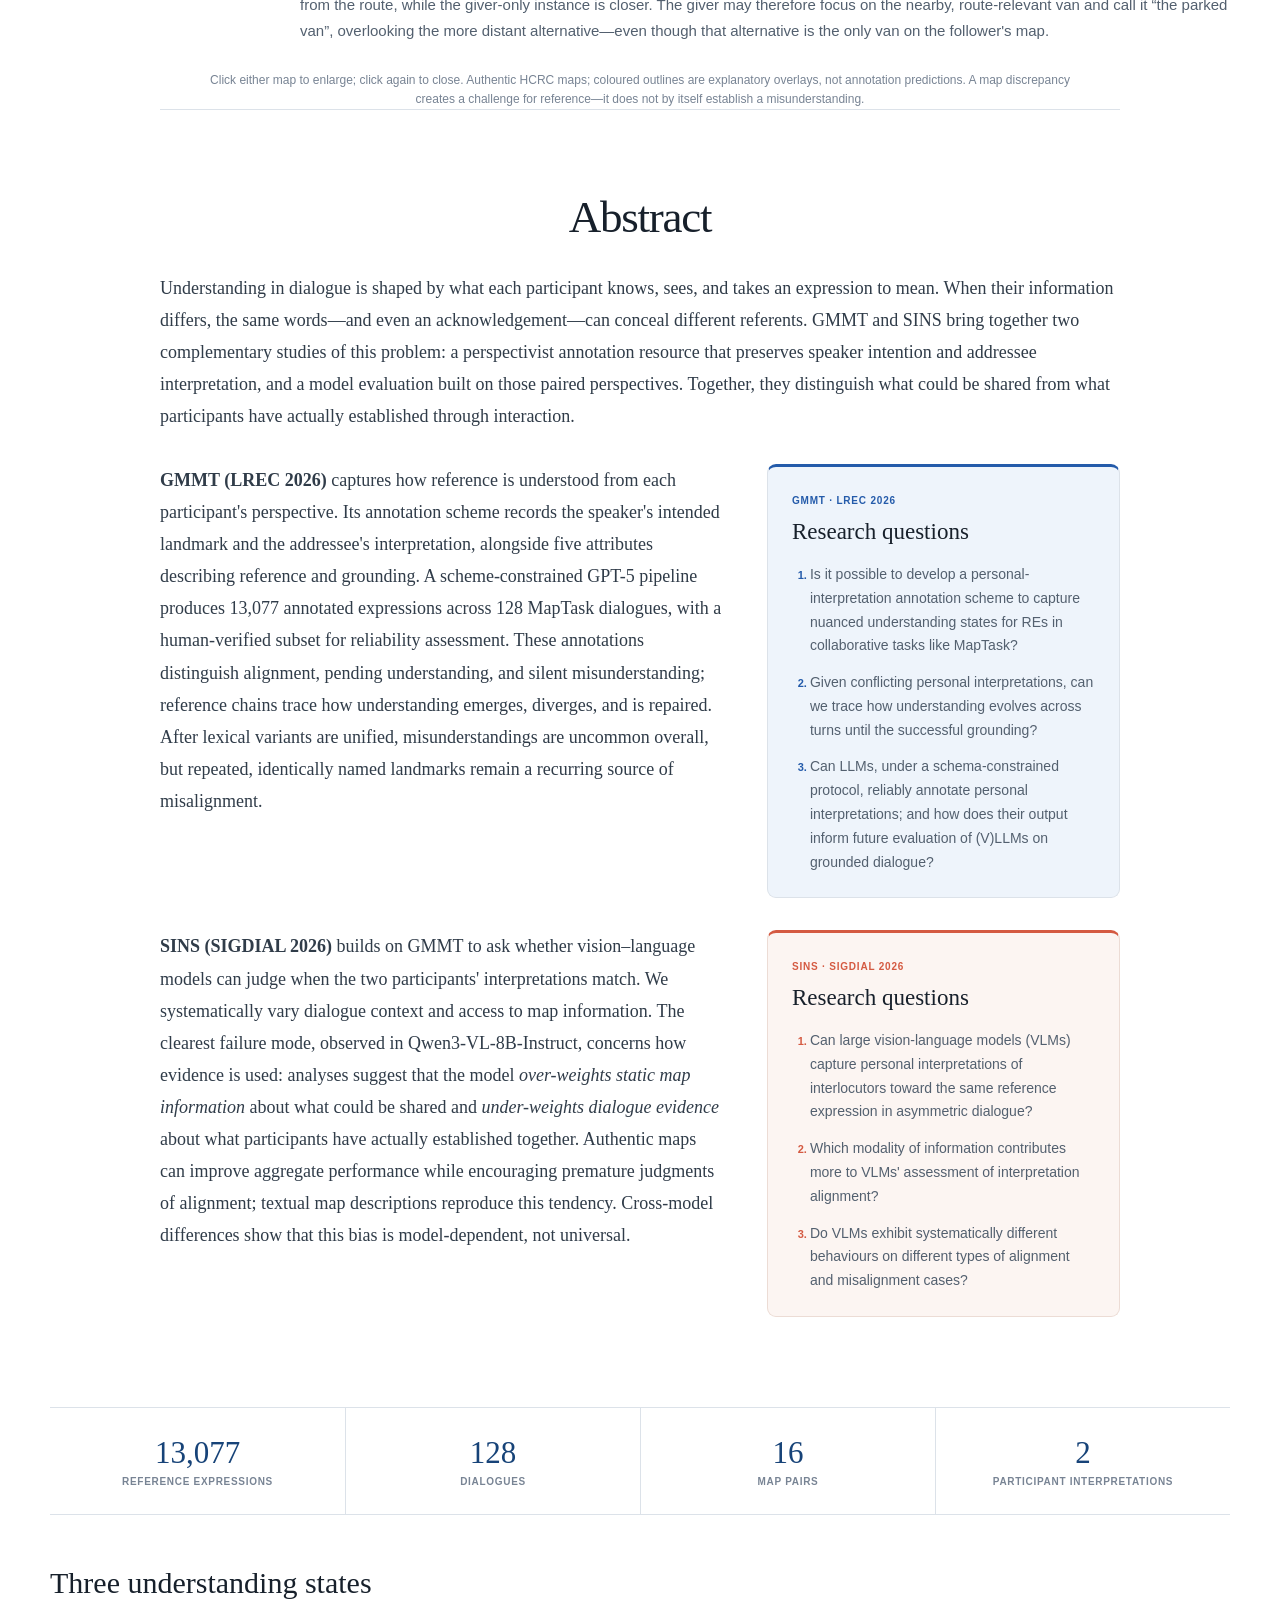
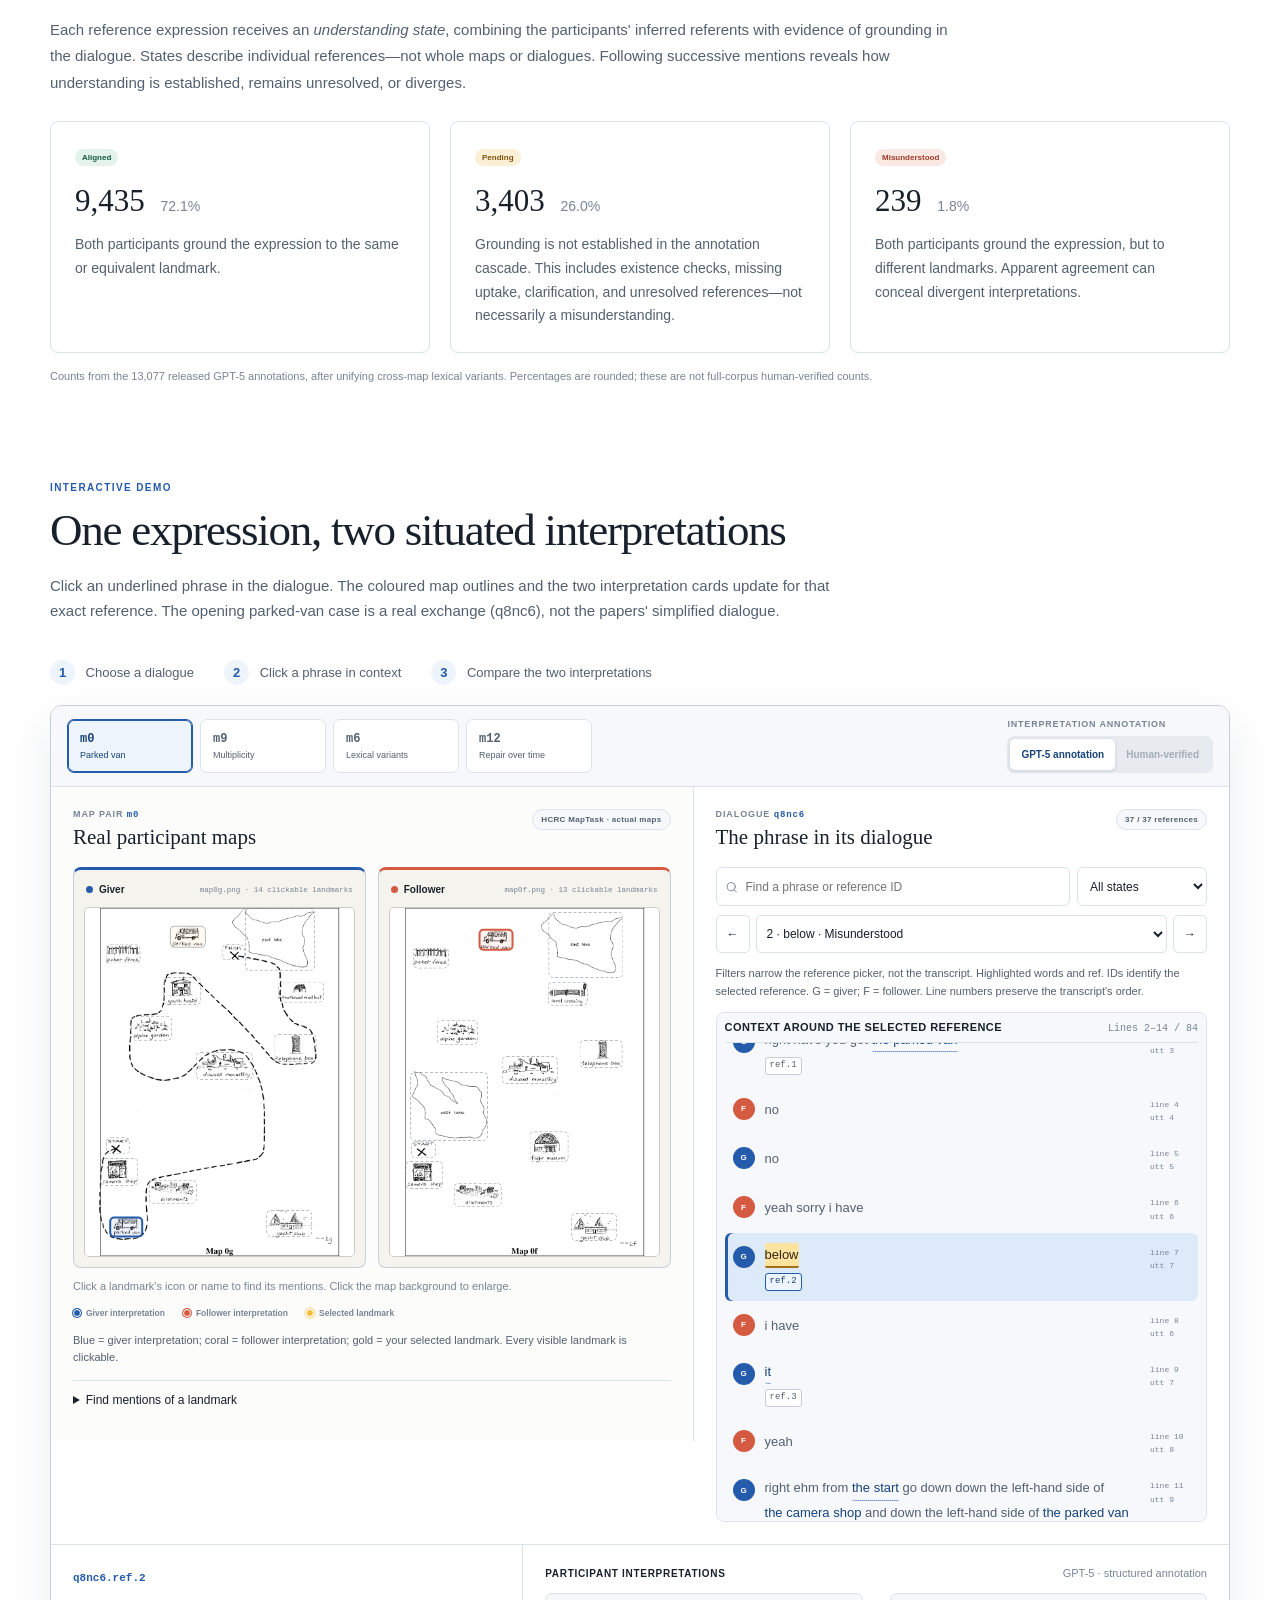
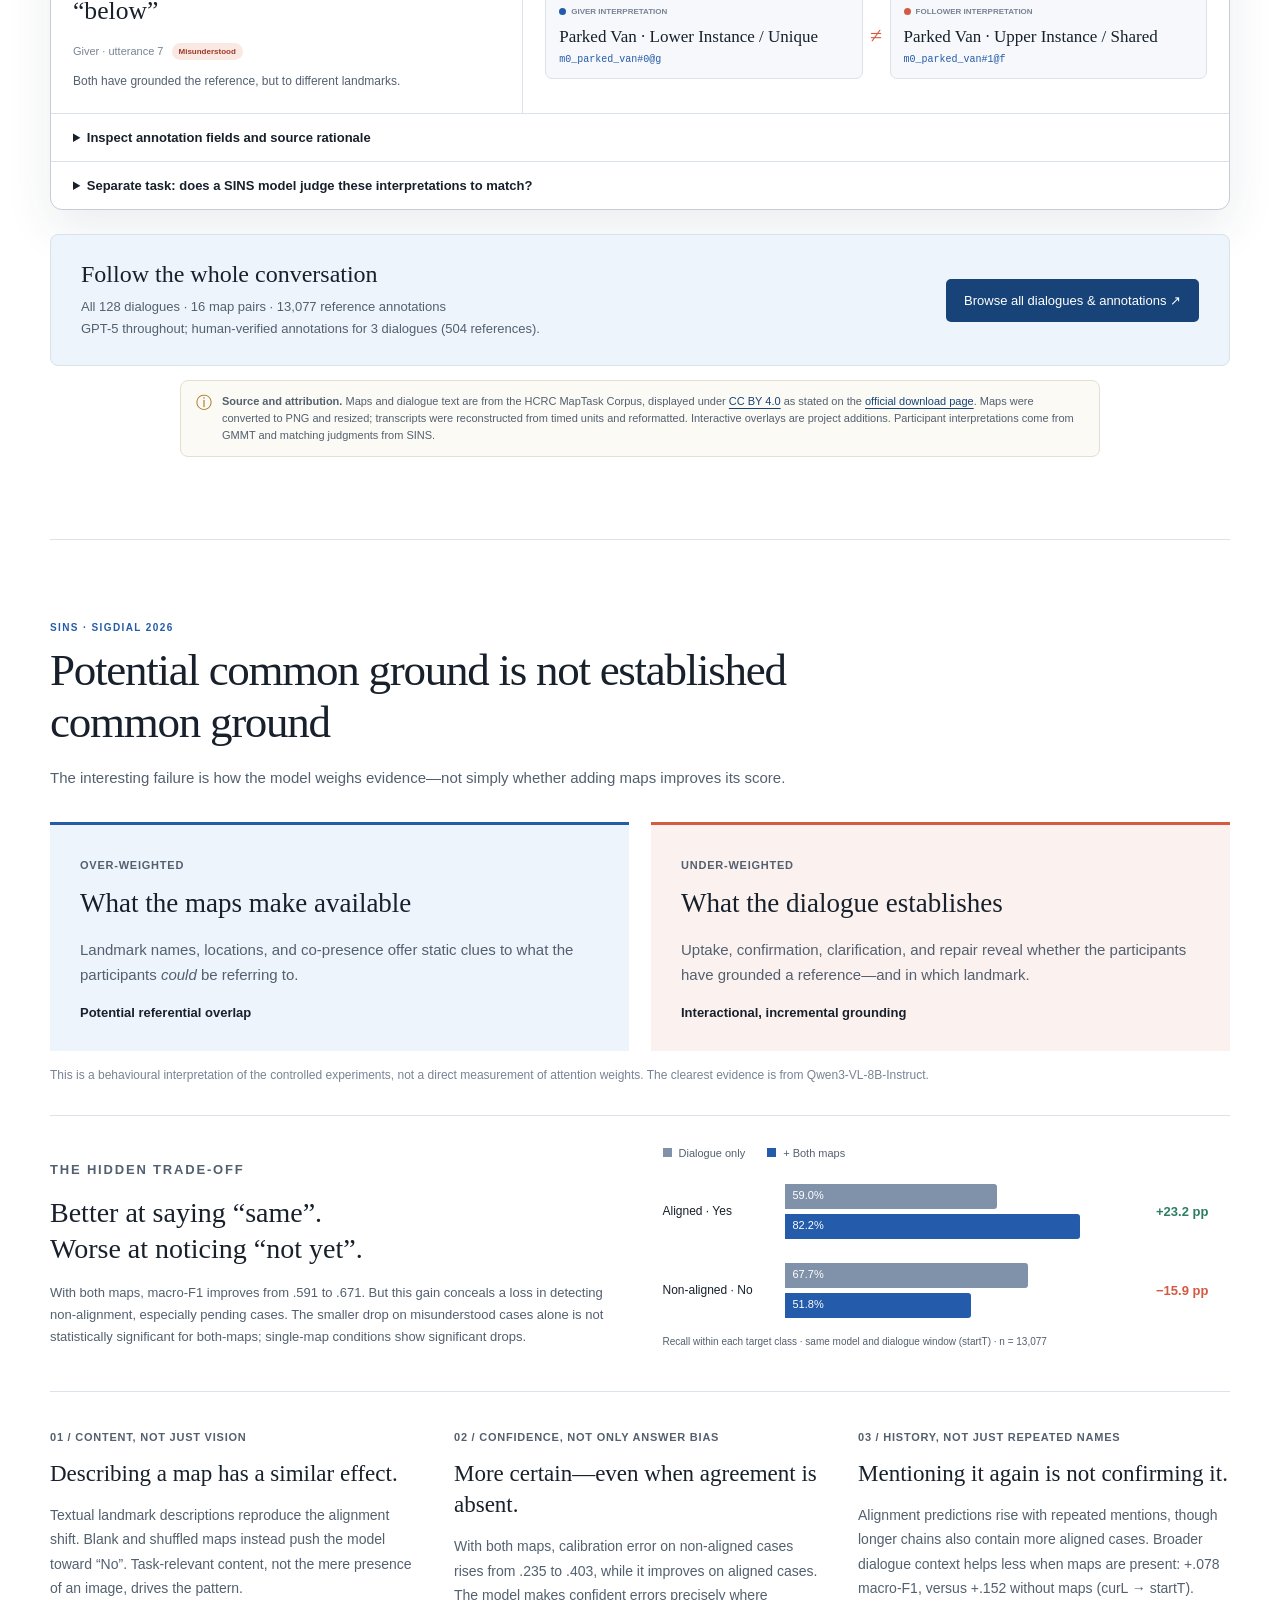
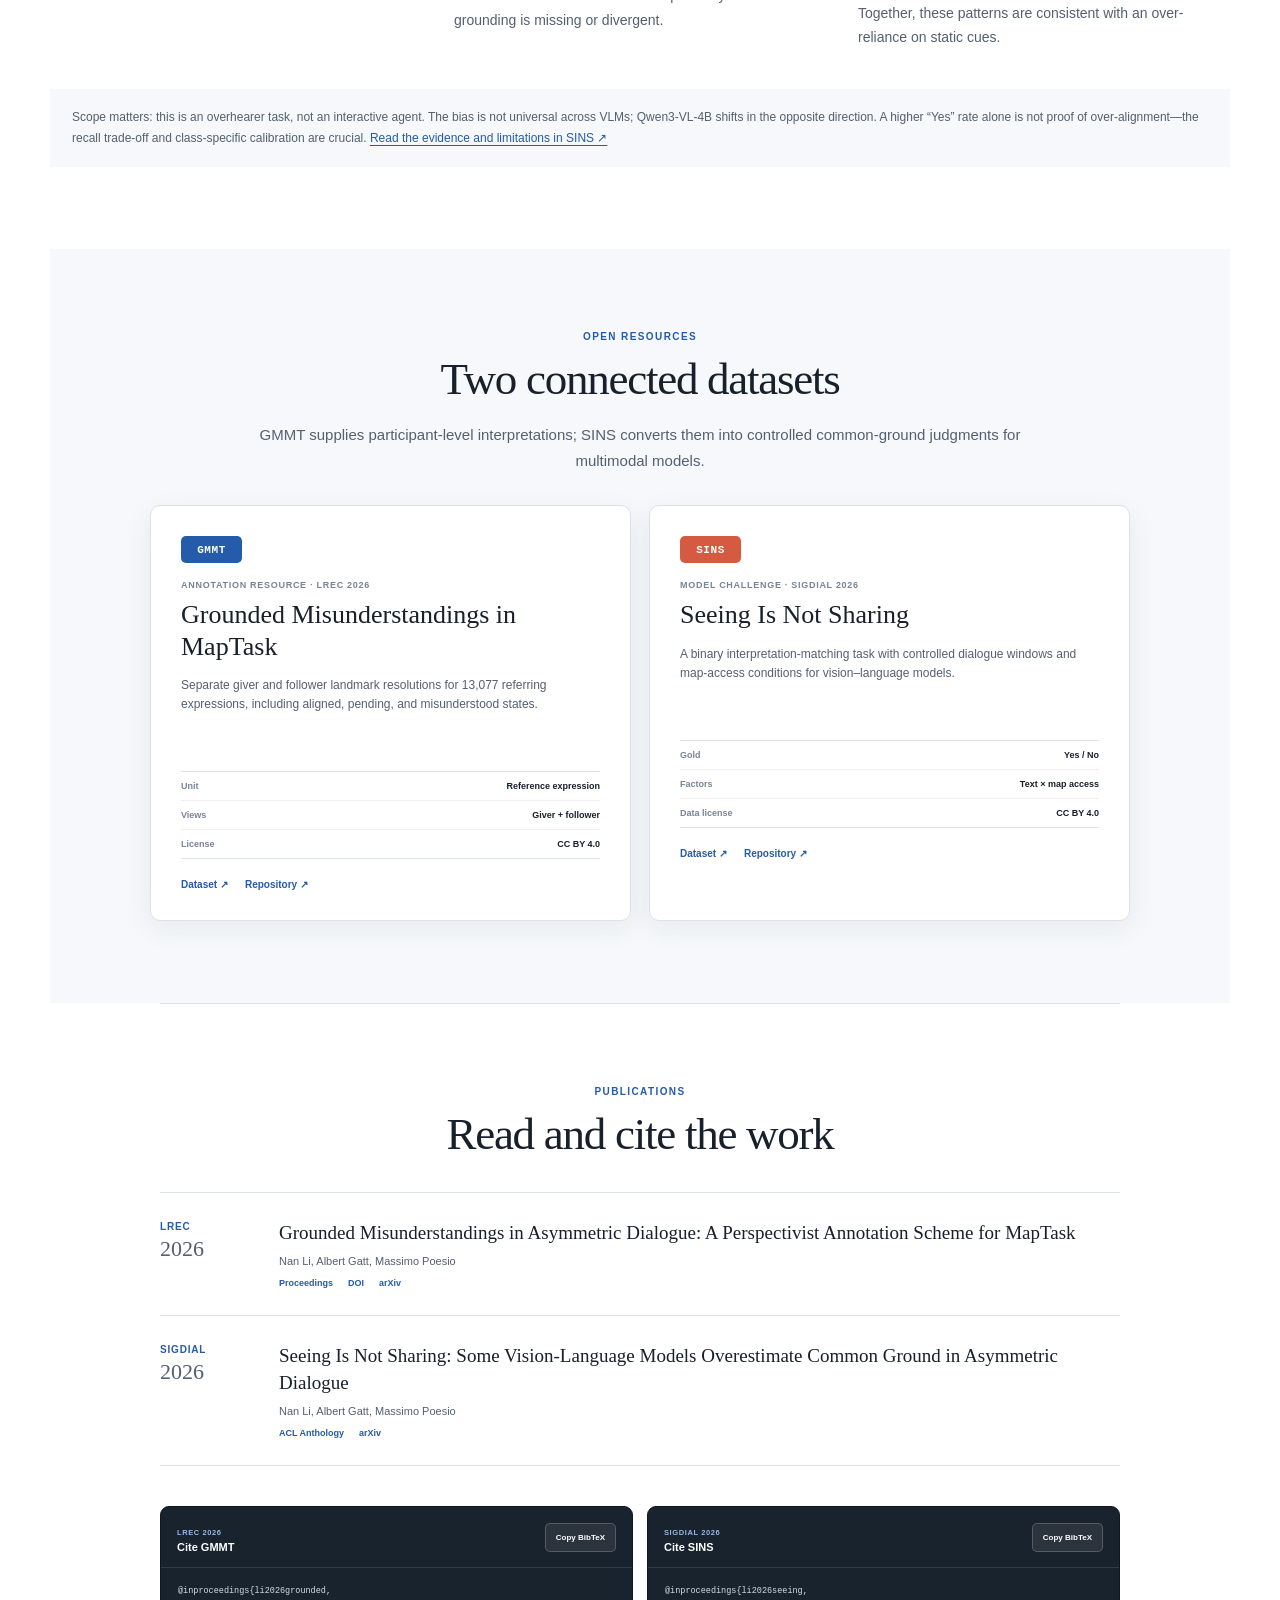
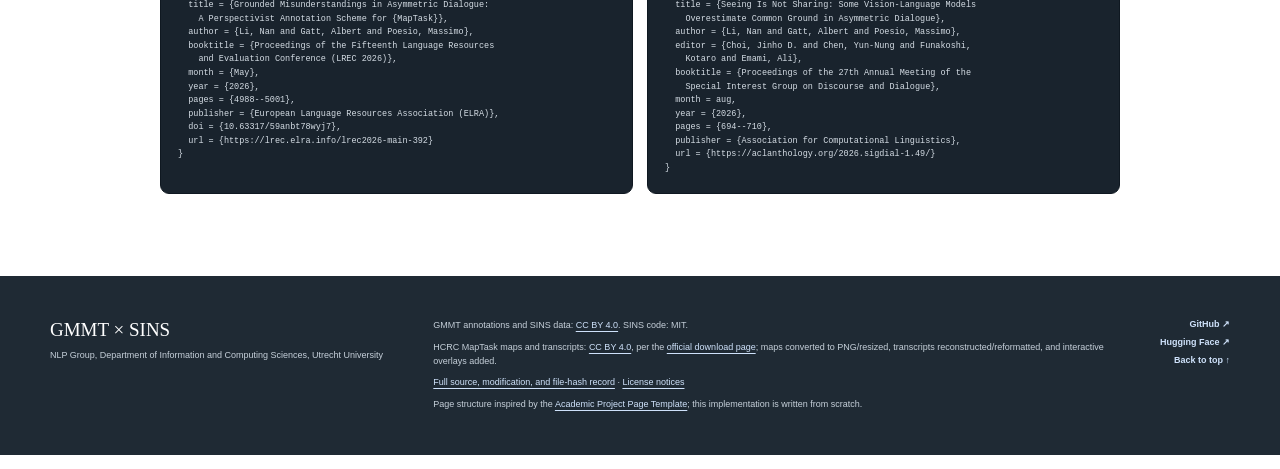
==== commit 77627ad6: "Refine landmark discrepancy framing" ====
--- a/index.html
+++ b/index.html
@@ -132,7 +132,7 @@
       </section>
 
       <section class="discrepancy-gallery page-width" aria-labelledby="discrepancy-title">
-        <div class="gallery-intro"><p class="section-number">The same task. Different maps.</p><h2 id="discrepancy-title">What differs between their views?</h2><p>The giver describes a route. The follower draws it. Neither can see the other's map.</p></div>
+        <div class="gallery-intro"><p class="section-number">The same expression, different interpretations.</p><h2 id="discrepancy-title">What differs between their views?</h2><p>The giver describes a route. The follower draws it. Neither can see the other's map.</p></div>
         <div class="gallery-layout">
           <div class="discrepancy-tabs" role="tablist" aria-label="Landmark relationships" aria-orientation="vertical">
             <button id="tab-identical" role="tab" aria-selected="false" aria-controls="discrepancy-panel" tabindex="-1" data-discrepancy="identical"><b>01 · Identical</b><span>Same name, same place</span></button>
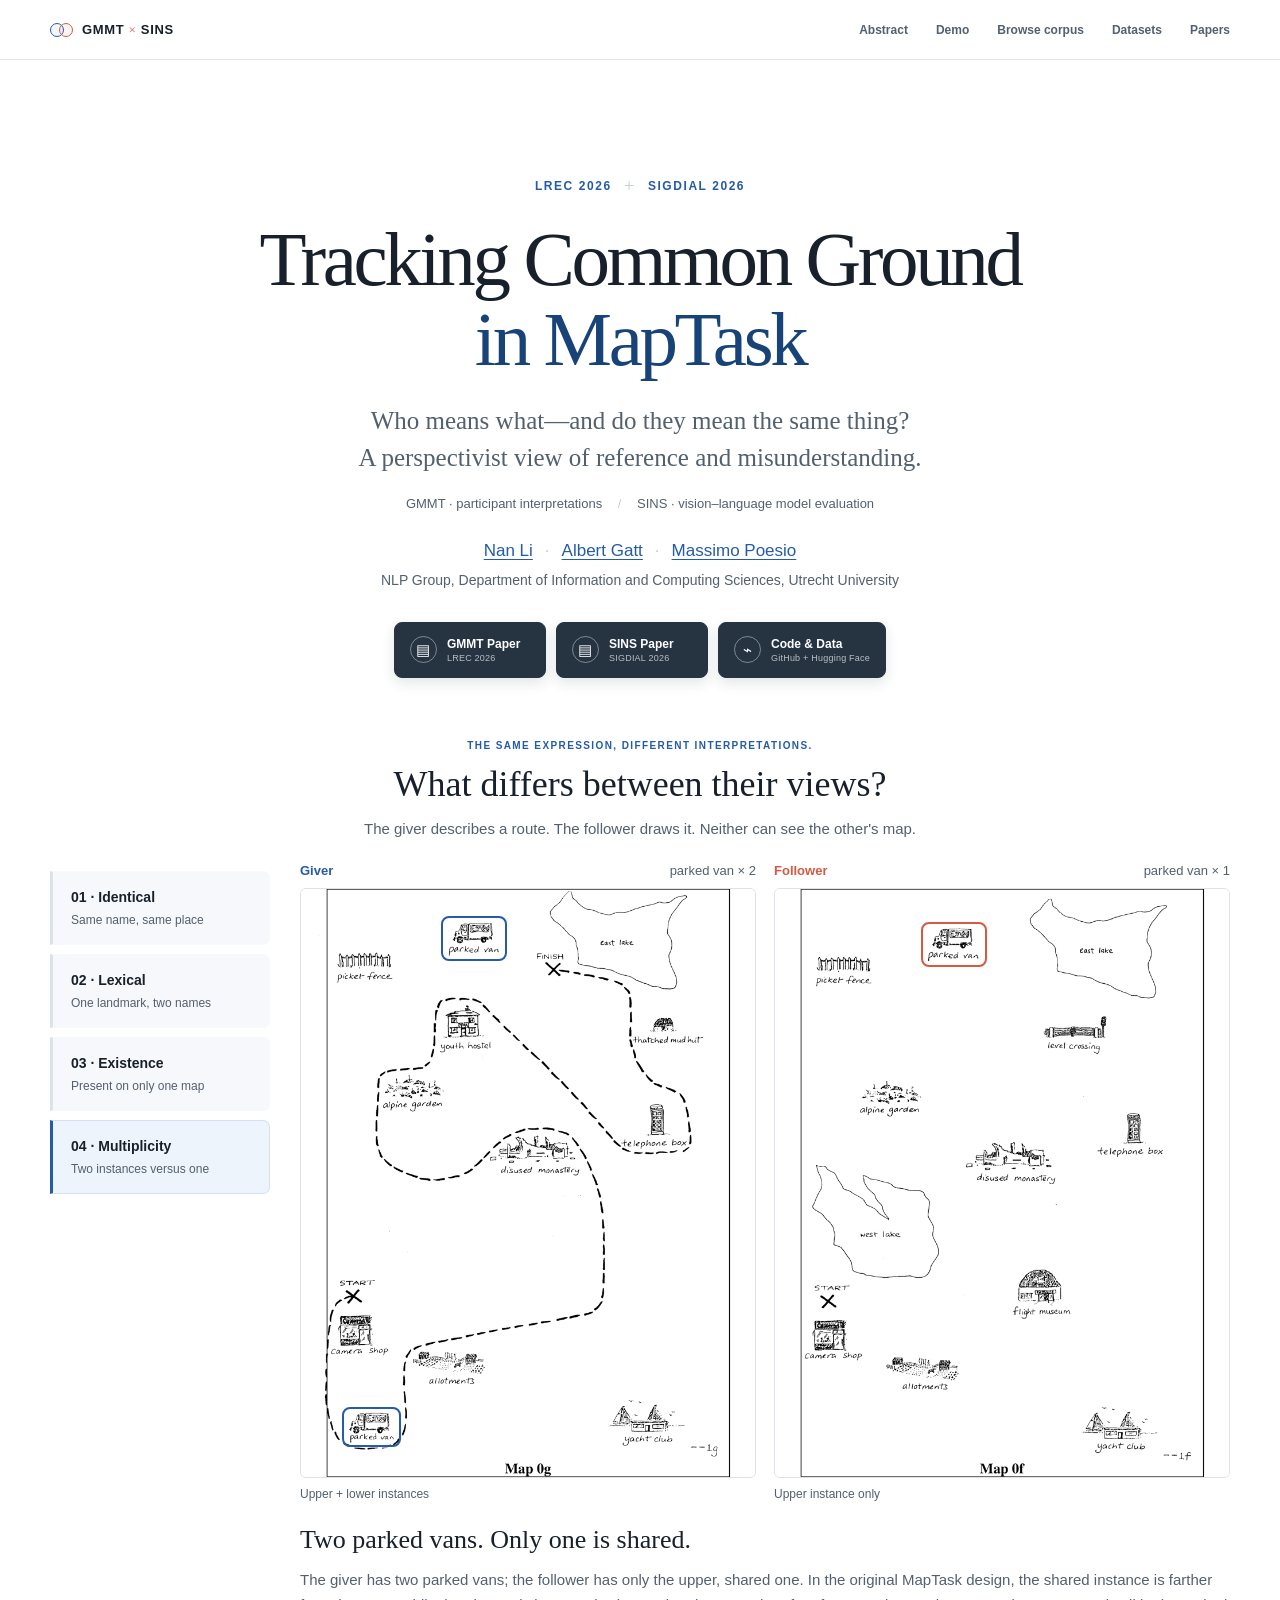
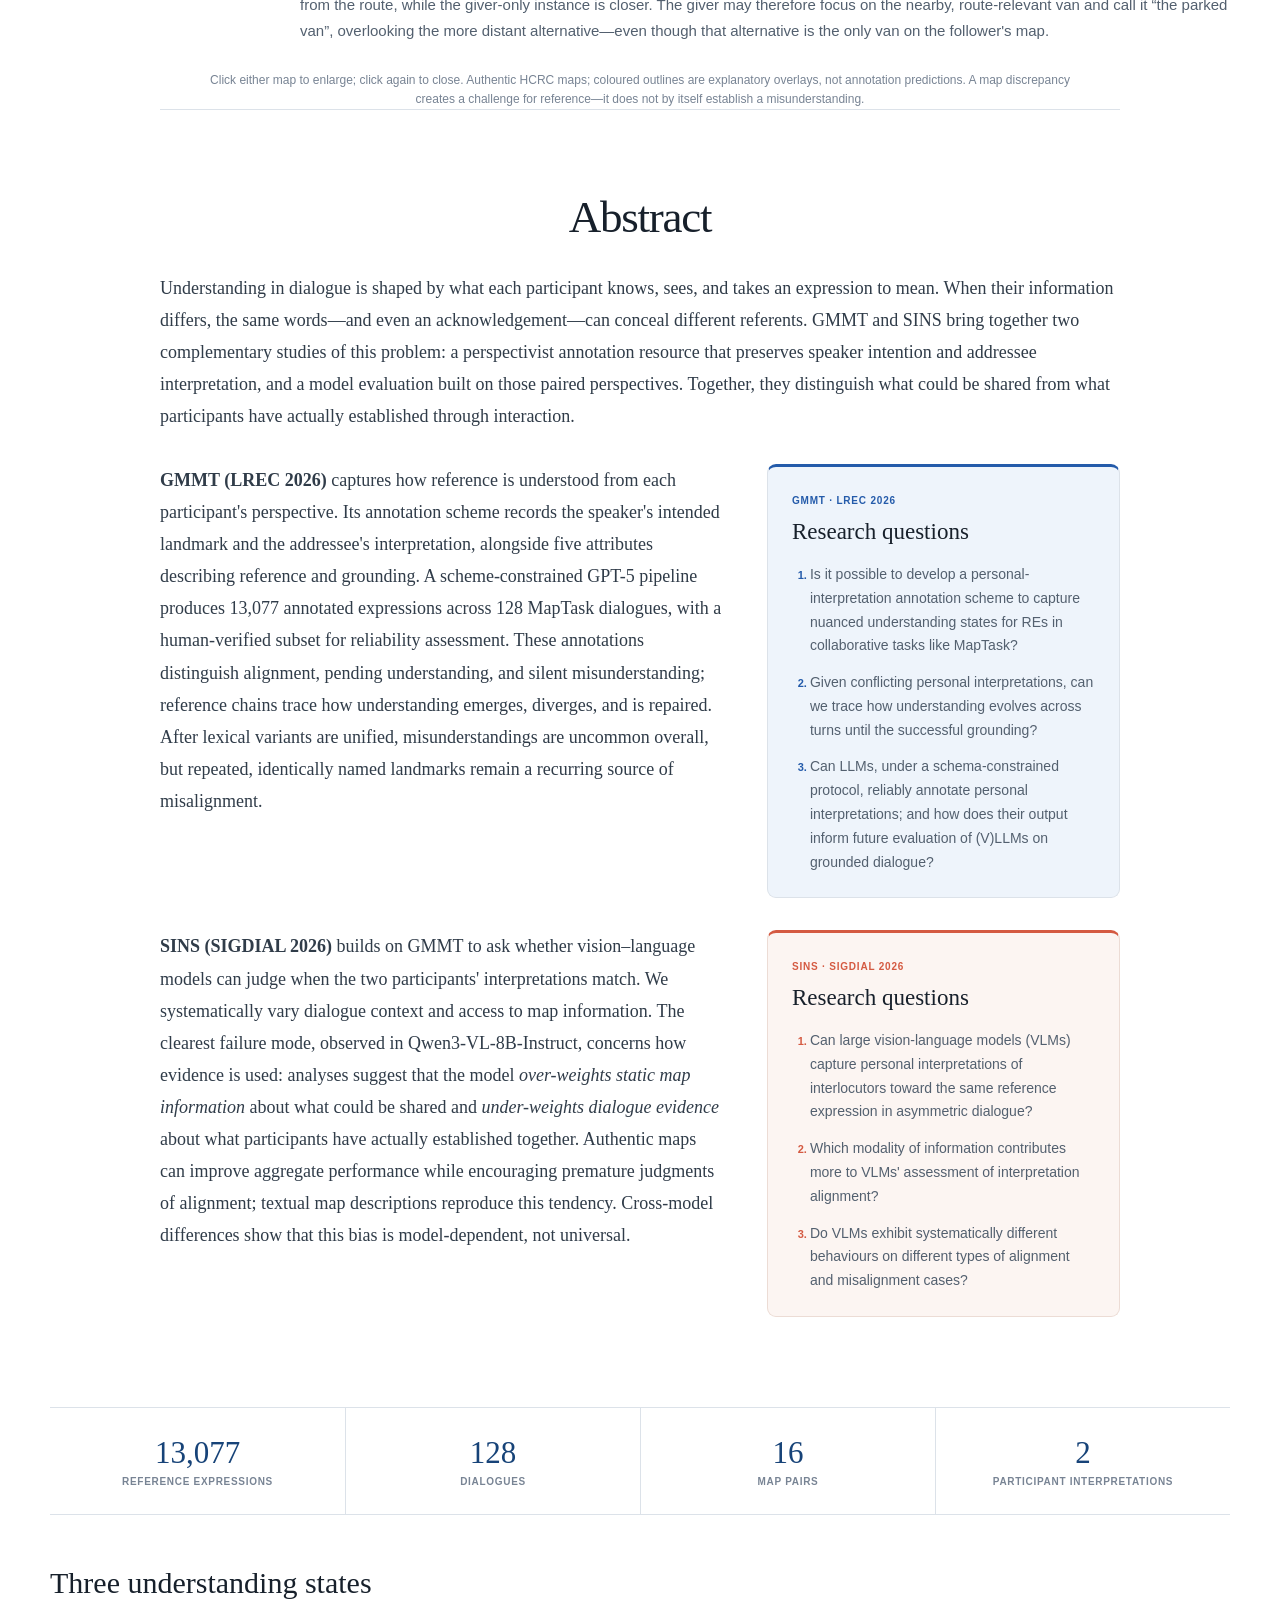
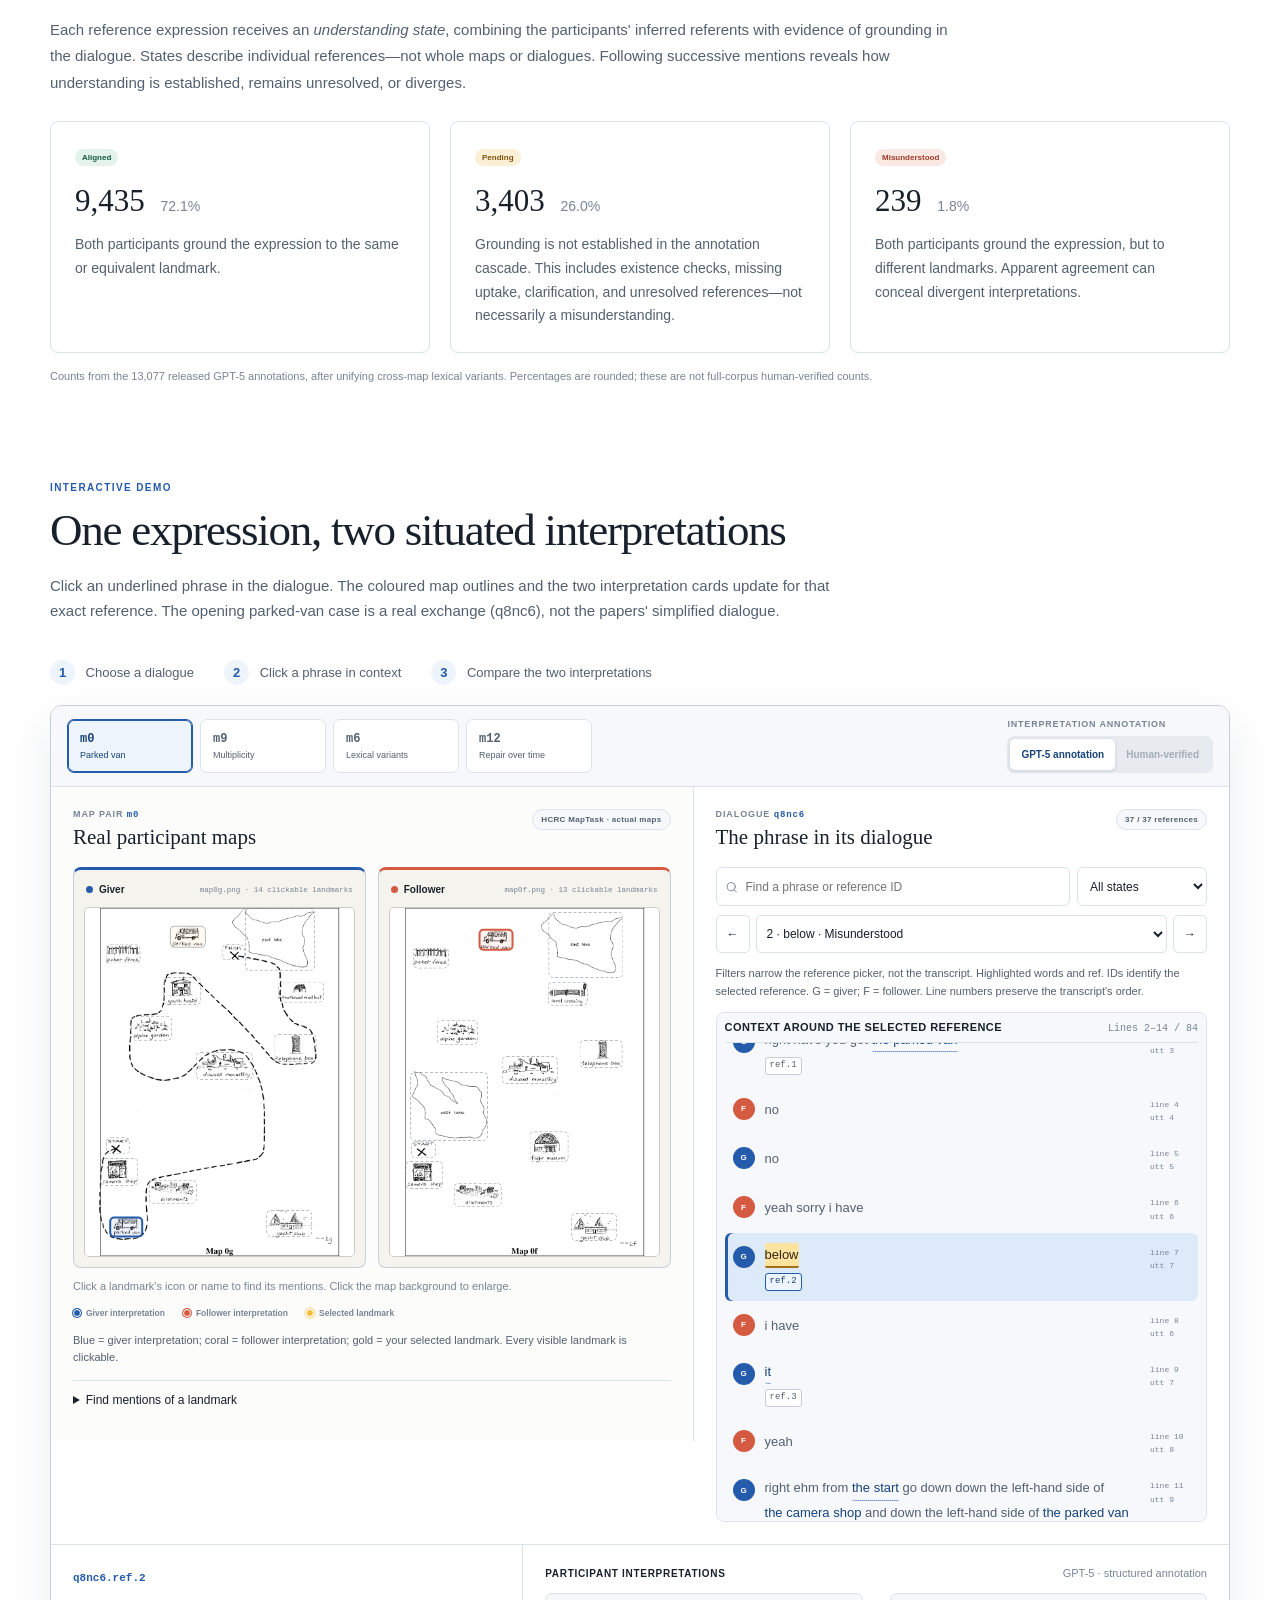
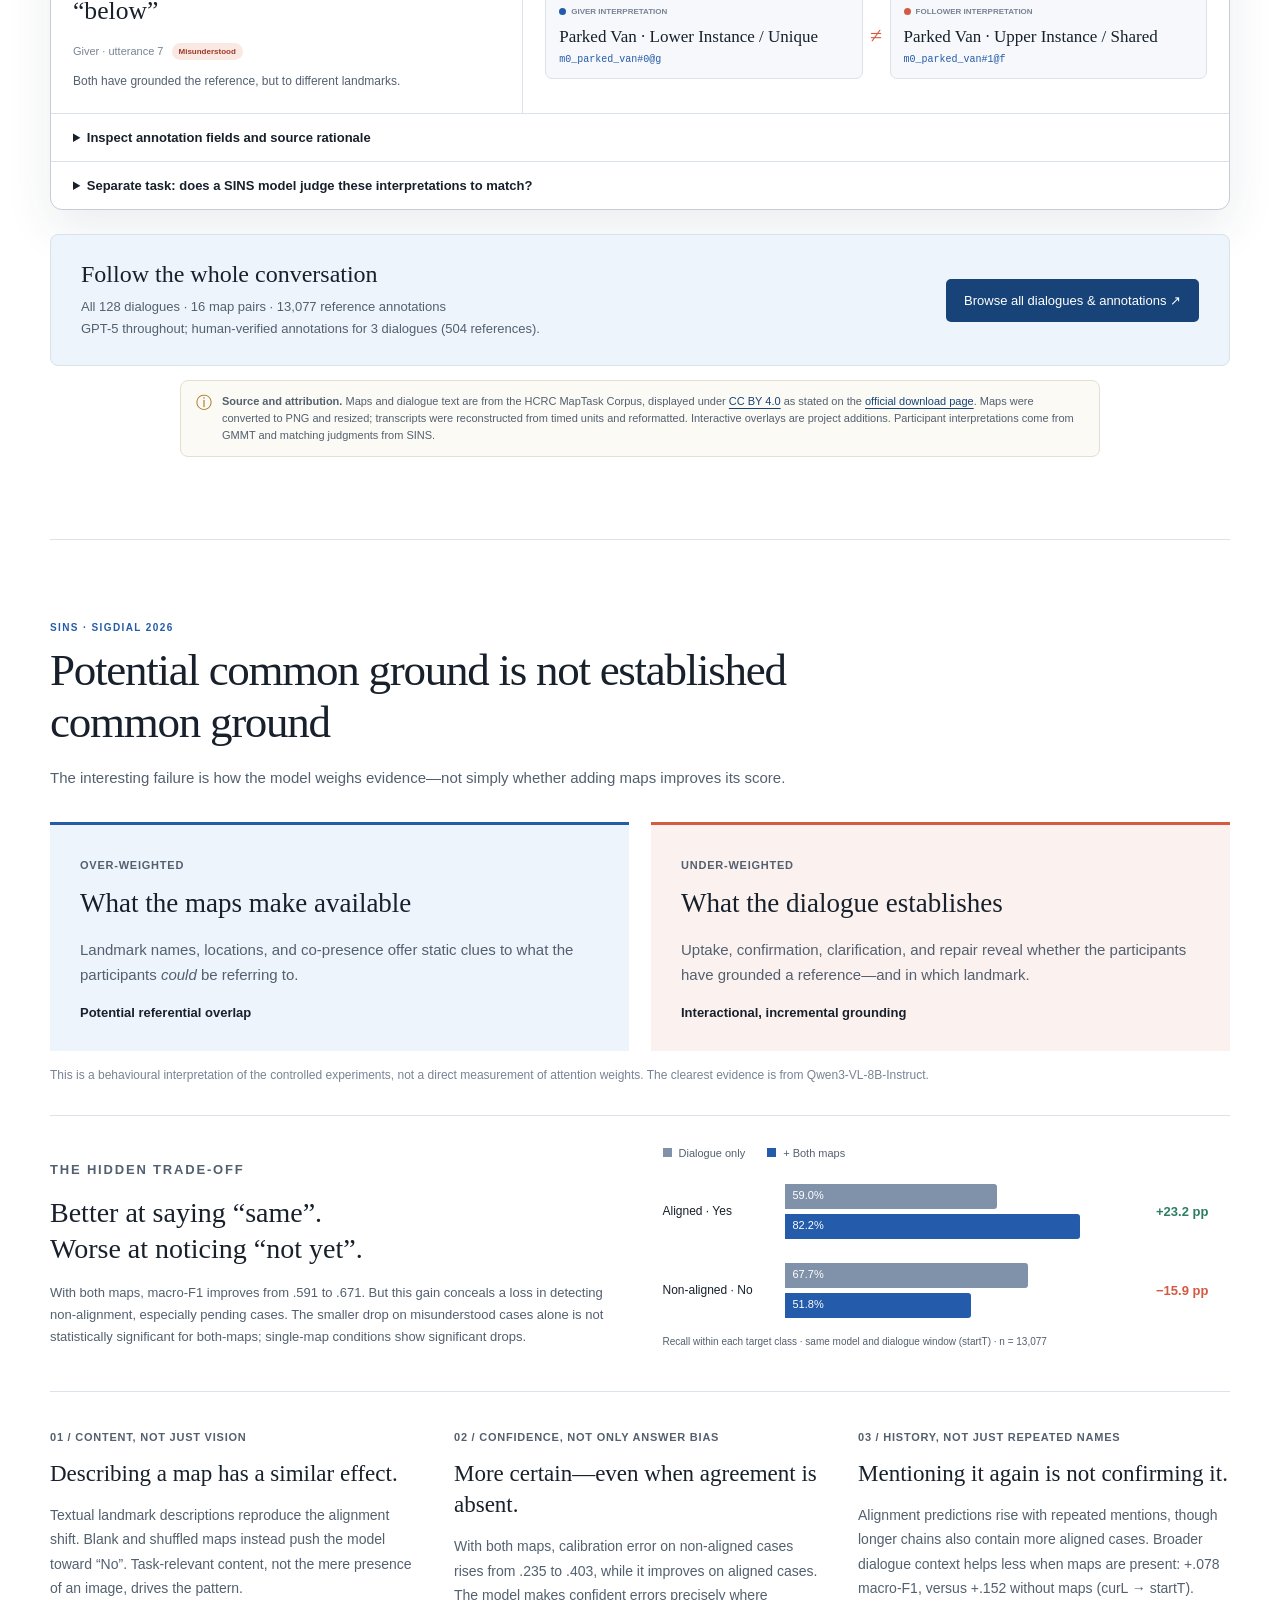
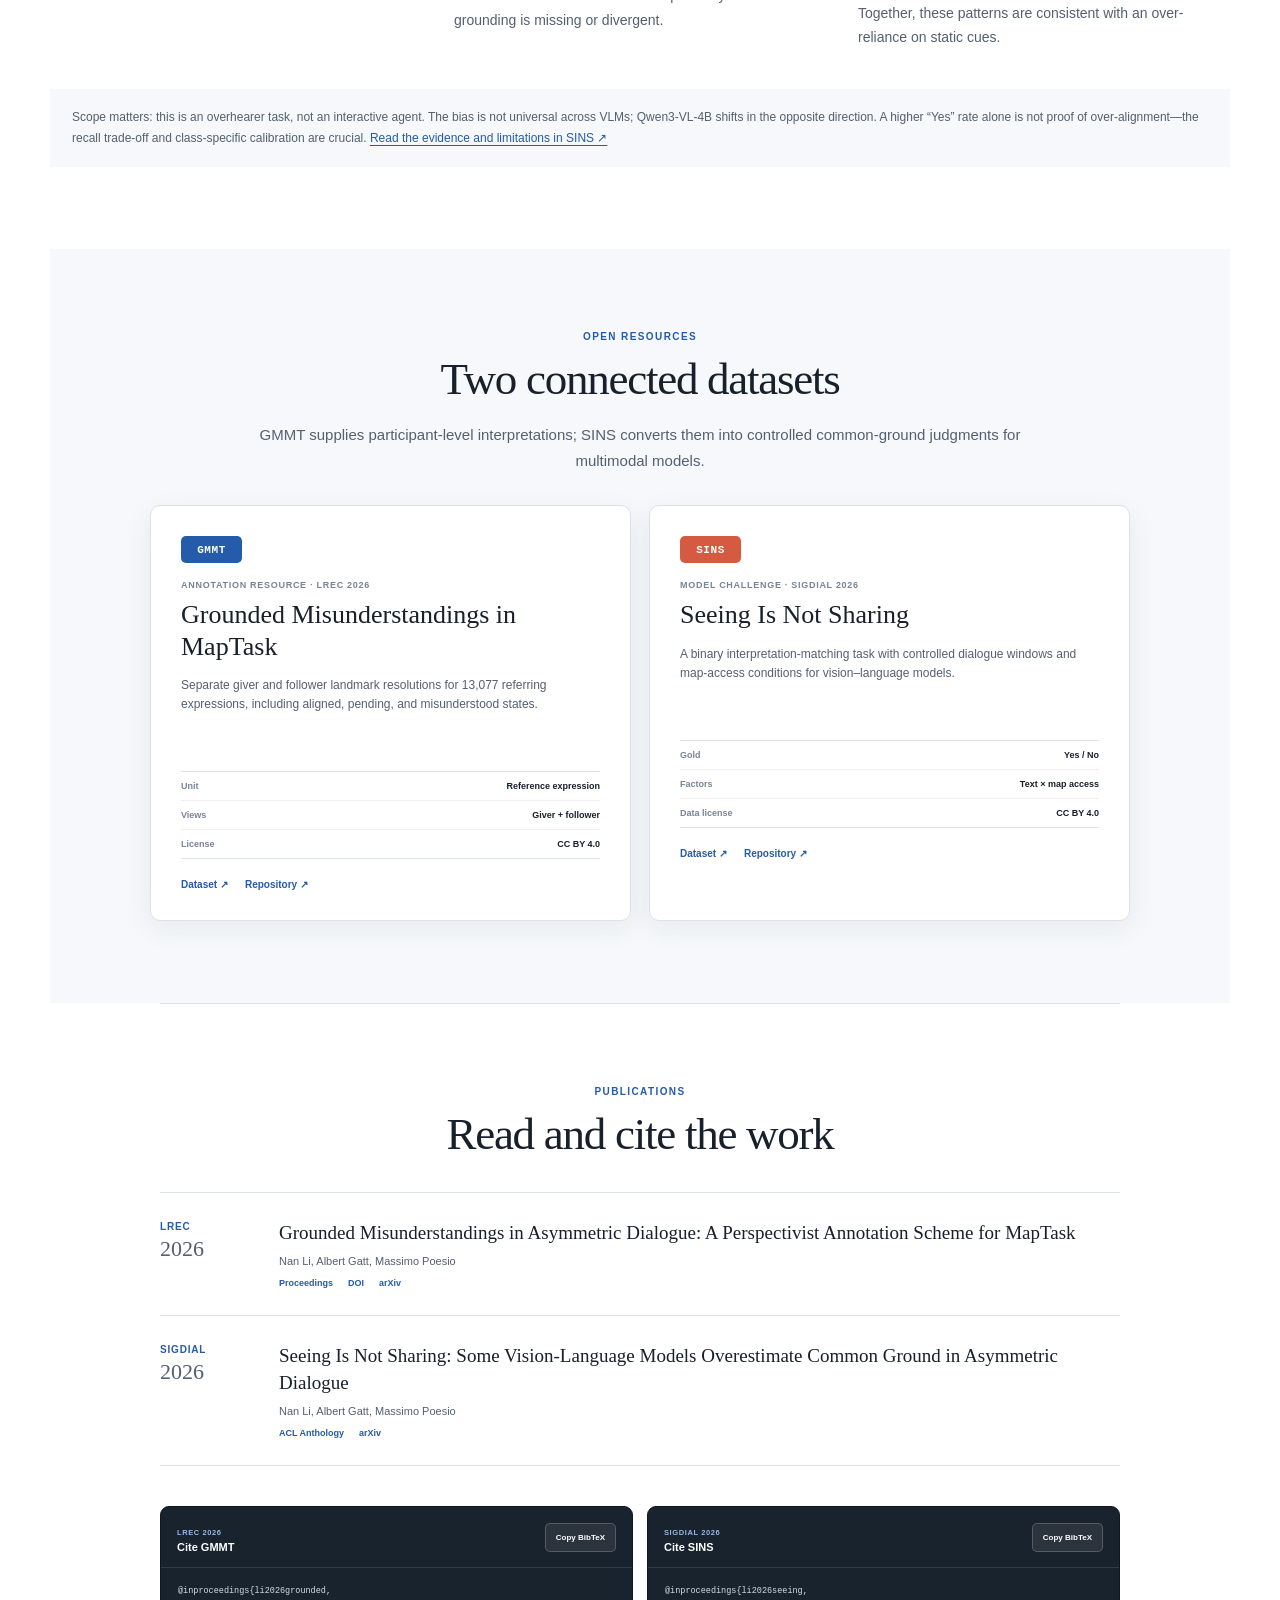
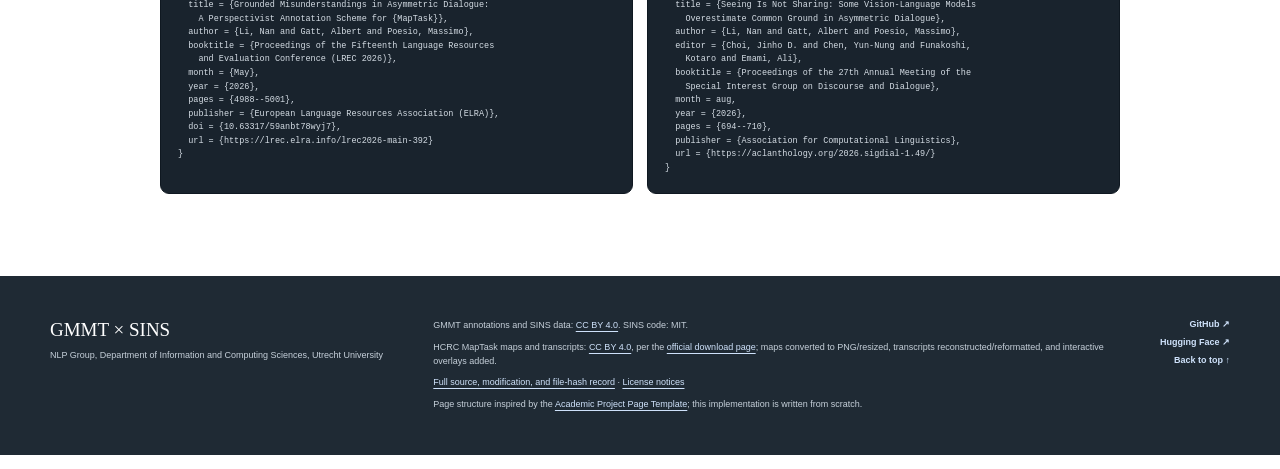
==== commit f4847085: "Name MapTask in the project title" ====
--- a/index.html
+++ b/index.html
@@ -13,7 +13,7 @@
 
     <meta property="og:type" content="website" />
     <meta property="og:site_name" content="GMMT × SINS" />
-    <meta property="og:title" content="Tracking Common Ground in Dialogue · GMMT × SINS" />
+    <meta property="og:title" content="Tracking Common Ground in MapTask · GMMT × SINS" />
     <meta
       property="og:description"
       content="Two connected papers on perspectivist reference annotation and vision-language models' estimates of common ground."
@@ -31,7 +31,7 @@
     <meta name="citation_doi" content="10.63317/59anbt78wyj7" />
     <meta name="citation_abstract_html_url" content="https://lrec.elra.info/lrec2026-main-392" />
 
-    <title>Tracking Common Ground in Dialogue · GMMT × SINS</title>
+    <title>Tracking Common Ground in MapTask · GMMT × SINS</title>
     <link
       rel="icon"
       href="data:image/svg+xml,%3Csvg xmlns='http://www.w3.org/2000/svg' viewBox='0 0 32 32'%3E%3Ccircle cx='12' cy='16' r='8' fill='none' stroke='%232057bc' stroke-width='2'/%3E%3Ccircle cx='20' cy='16' r='8' fill='none' stroke='%23d24e35' stroke-width='2'/%3E%3C/svg%3E"
@@ -102,8 +102,8 @@
           <i aria-hidden="true">+</i>
           <span>SIGDIAL 2026</span>
         </p>
-        <h1 id="project-title">Tracking Common Ground<br /><em>in Dialogue</em></h1>
-        <p class="subtitle">Who means what—and do they mean the same thing?<br />A perspectivist view of reference and misunderstanding in MapTask.</p>
+        <h1 id="project-title">Tracking Common Ground<br /><em>in MapTask</em></h1>
+        <p class="subtitle">Who means what—and do they mean the same thing?<br />A perspectivist view of reference and misunderstanding.</p>
         <p class="project-scope">GMMT · participant interpretations <span> / </span> SINS · vision–language model evaluation</p>
 
         <p class="authors">
